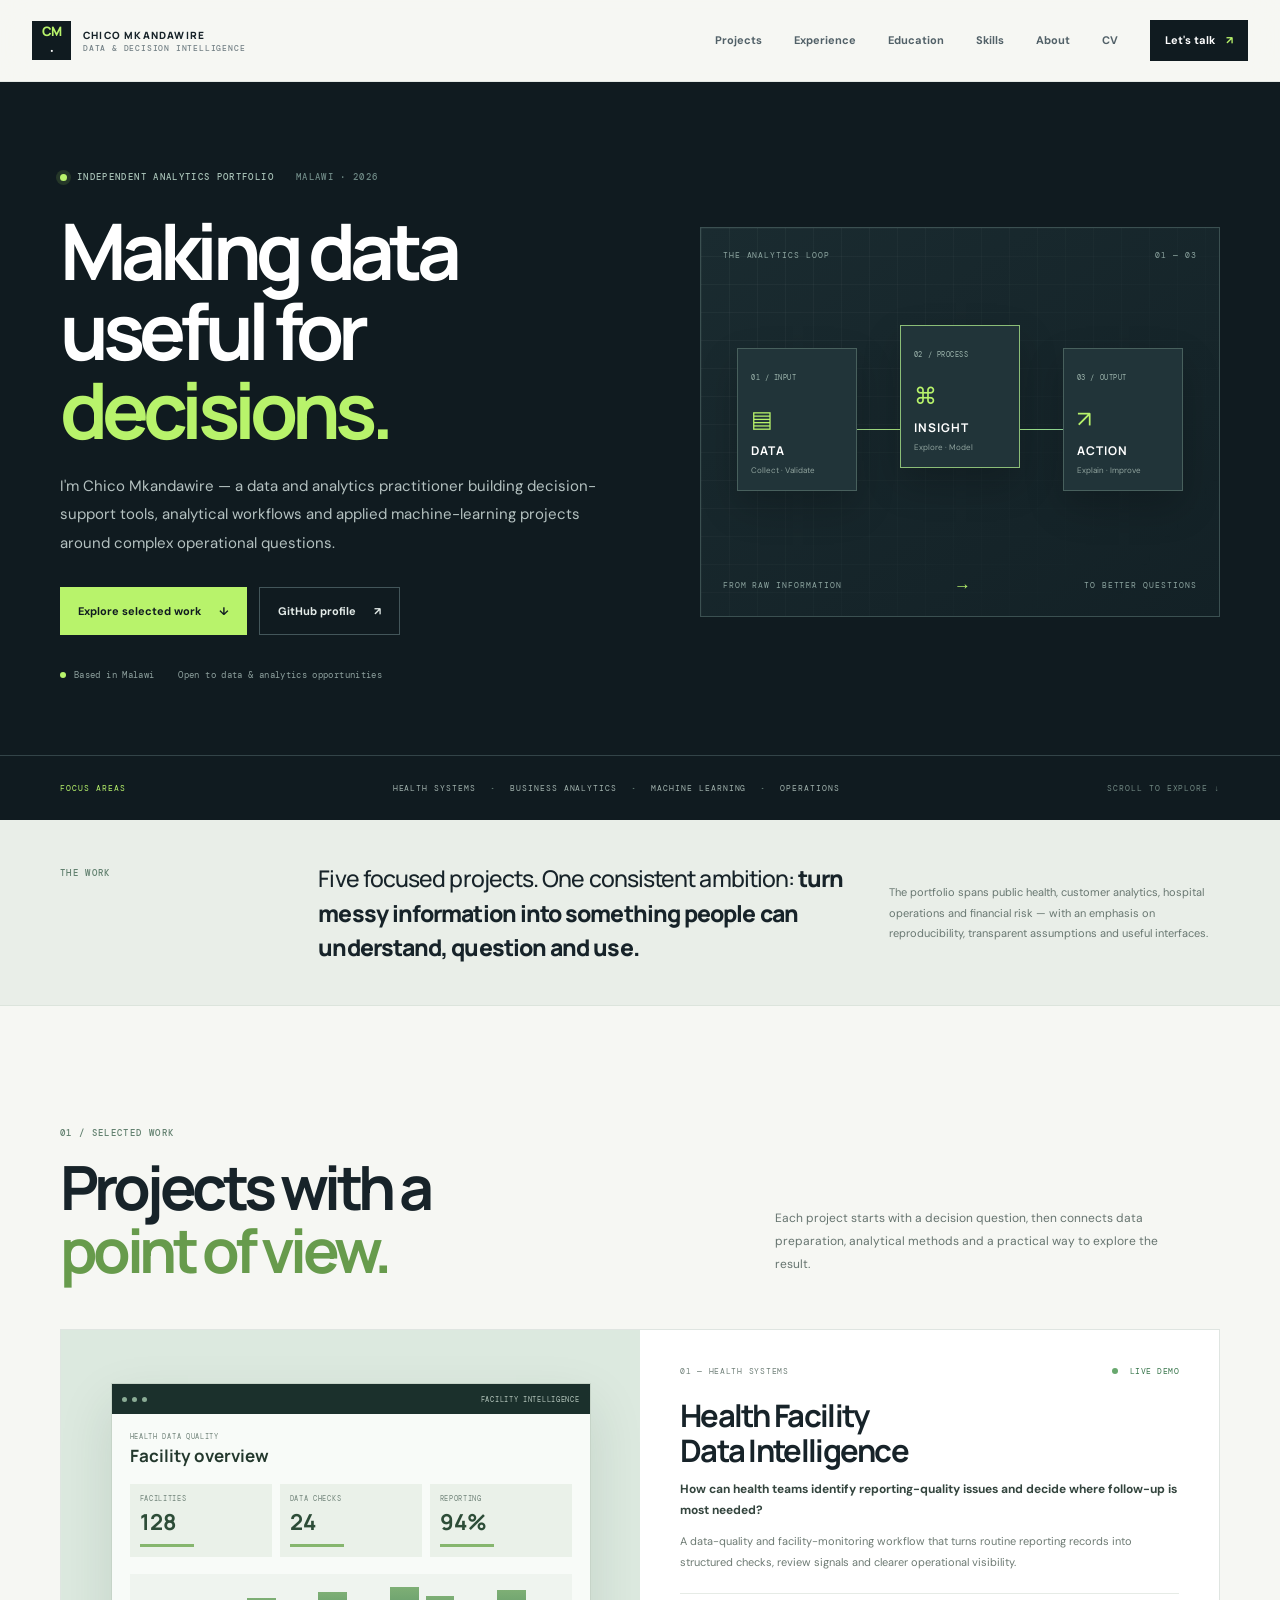
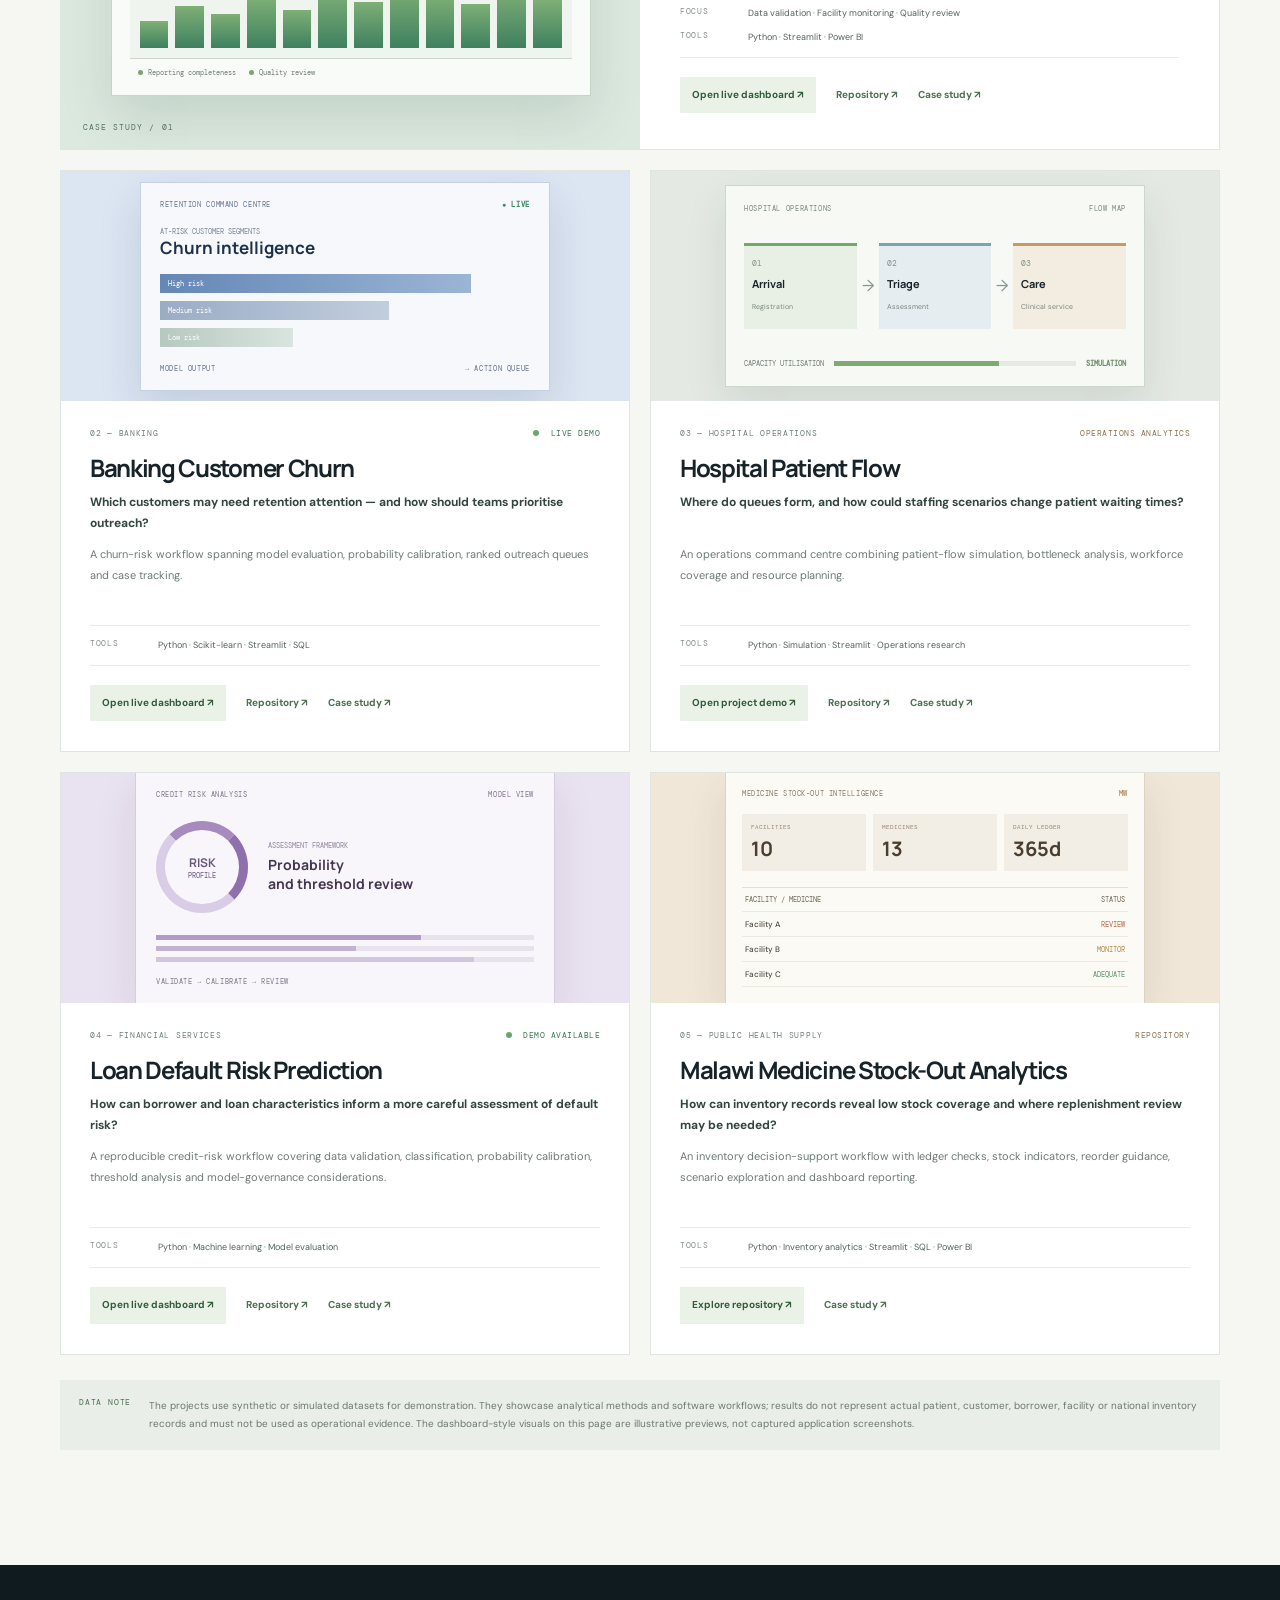
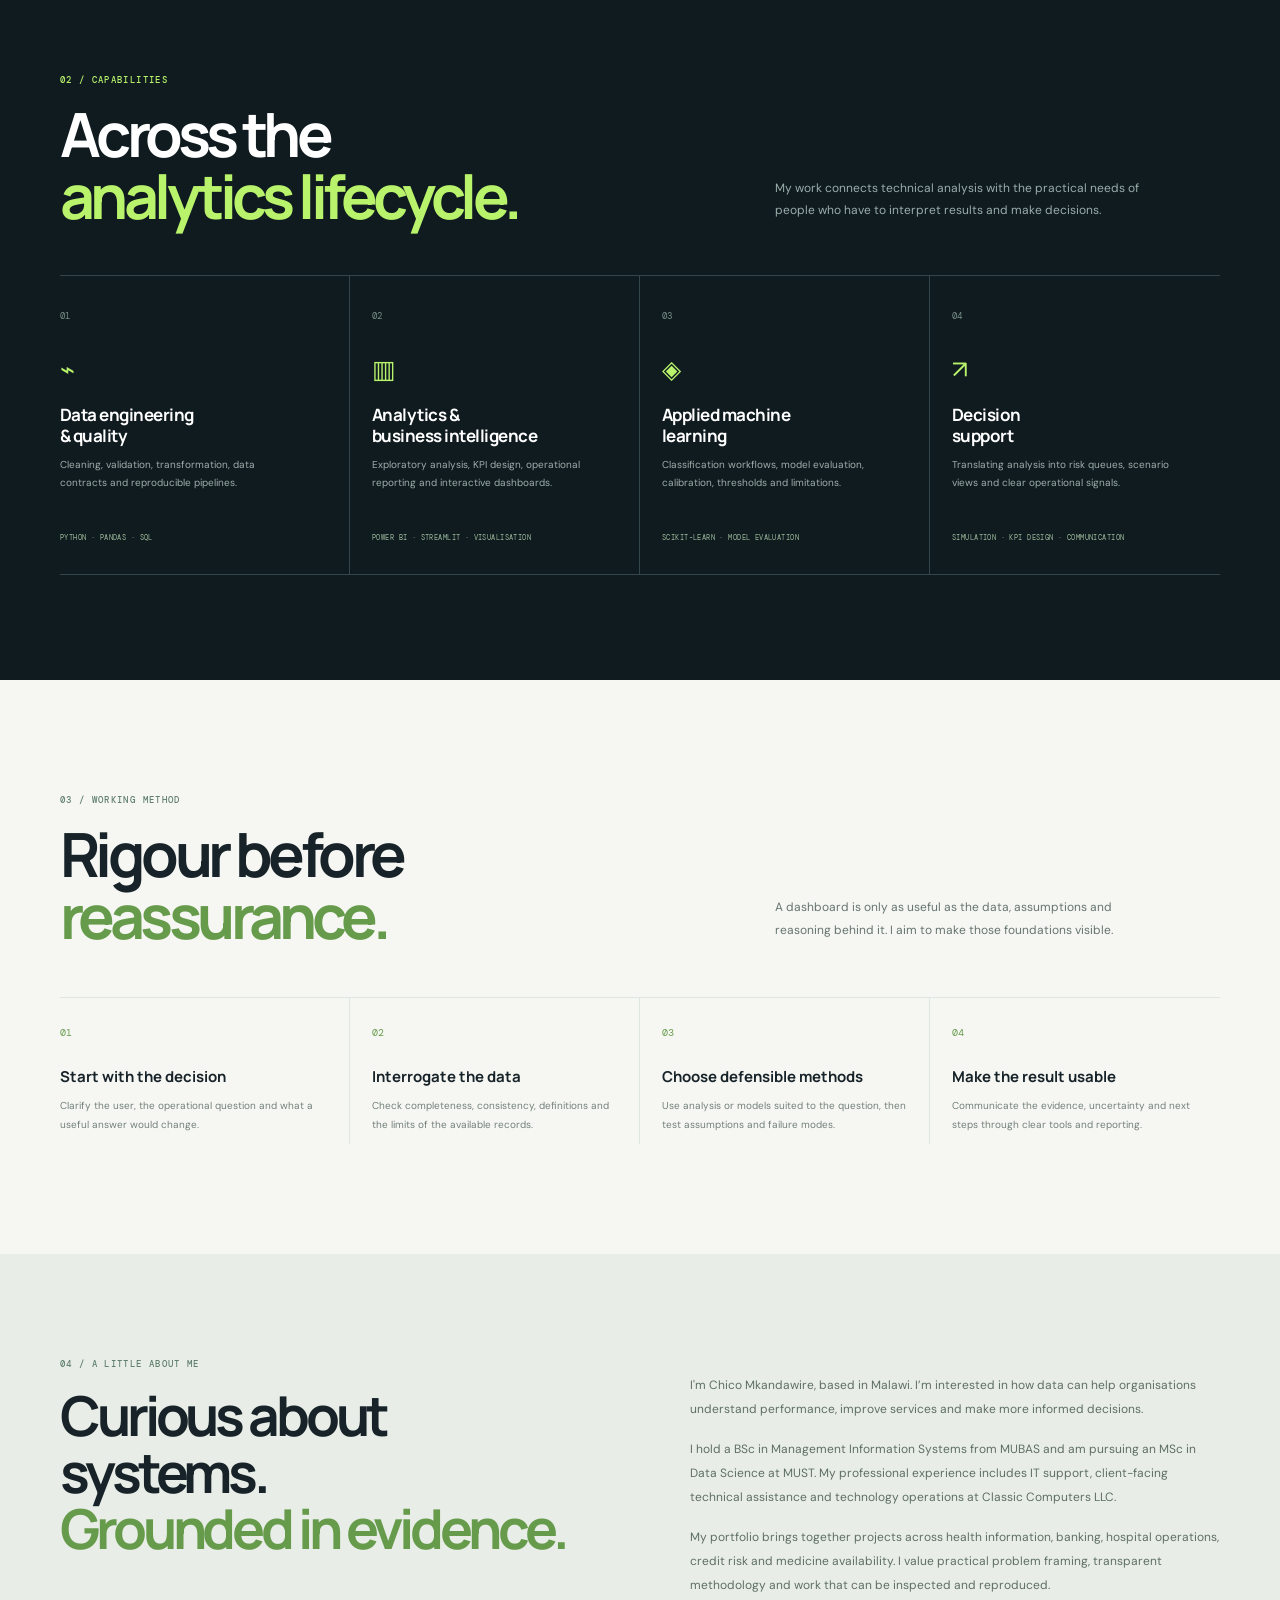
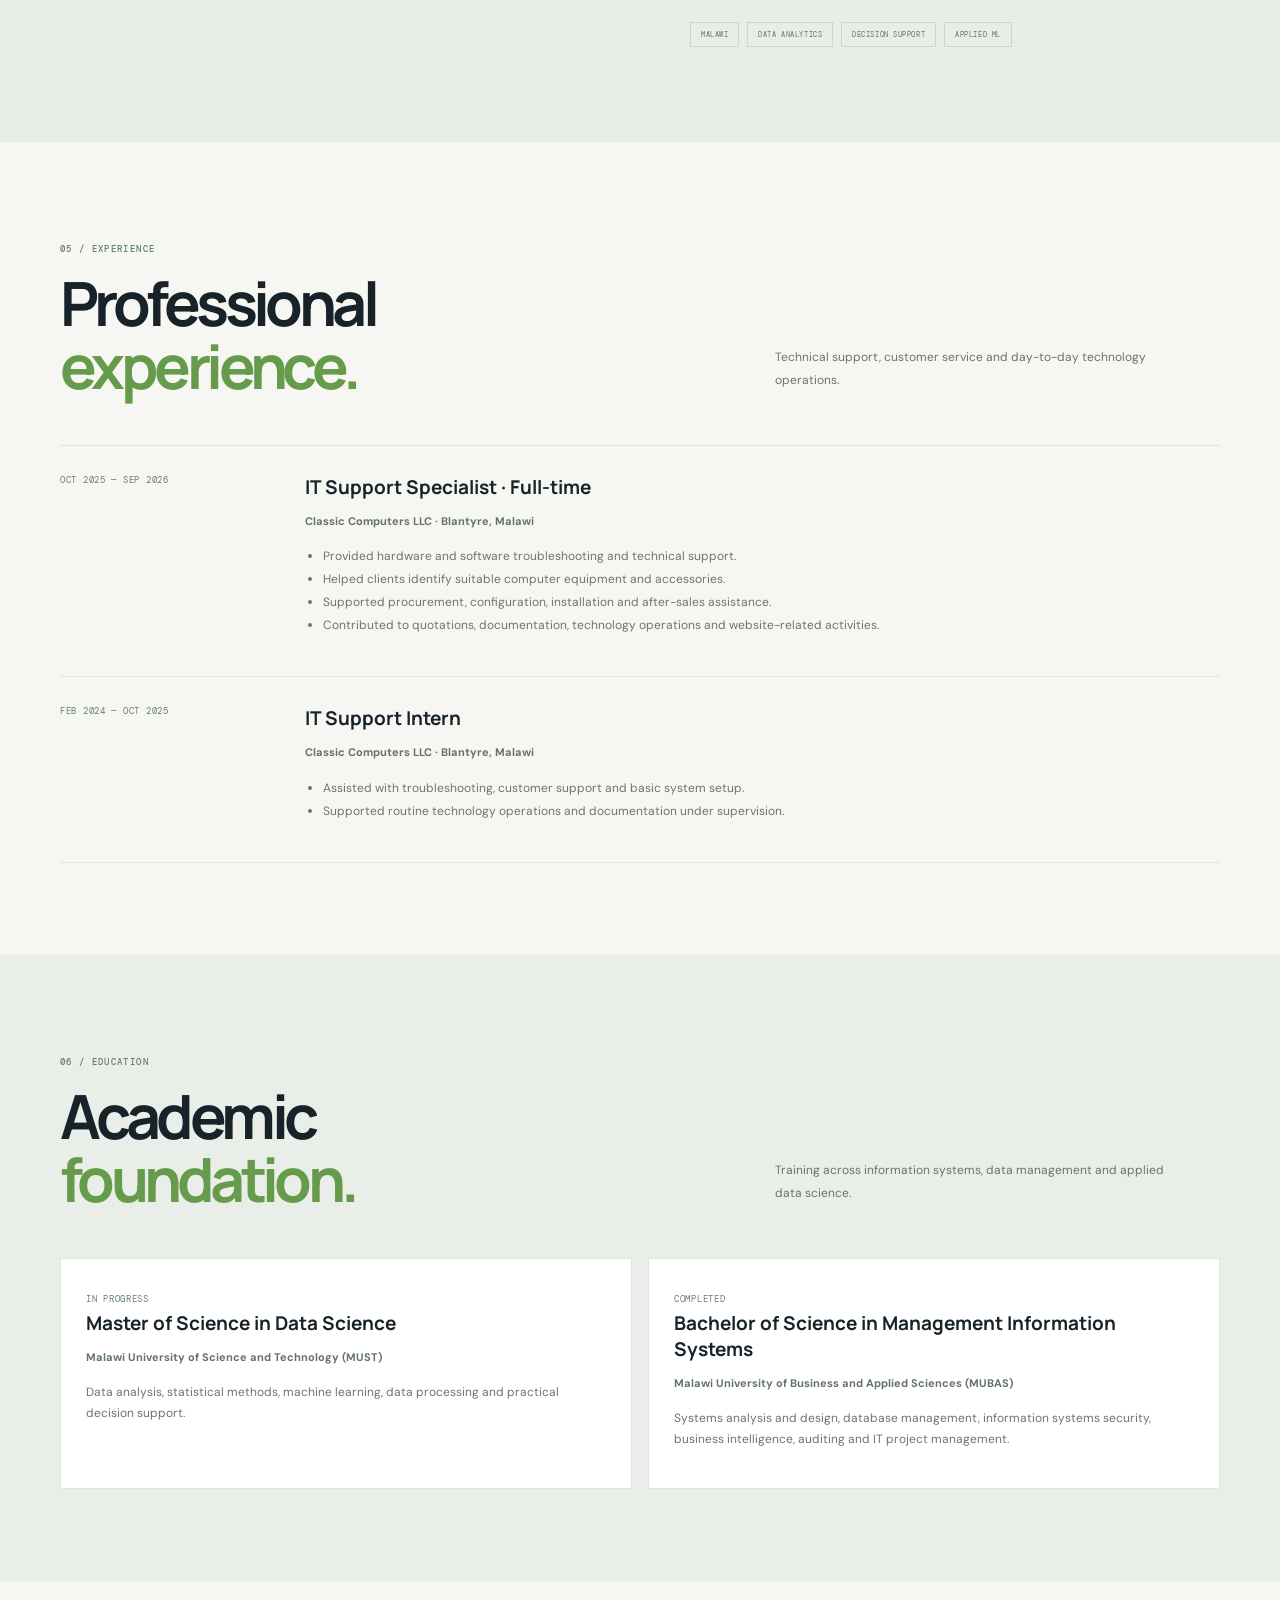
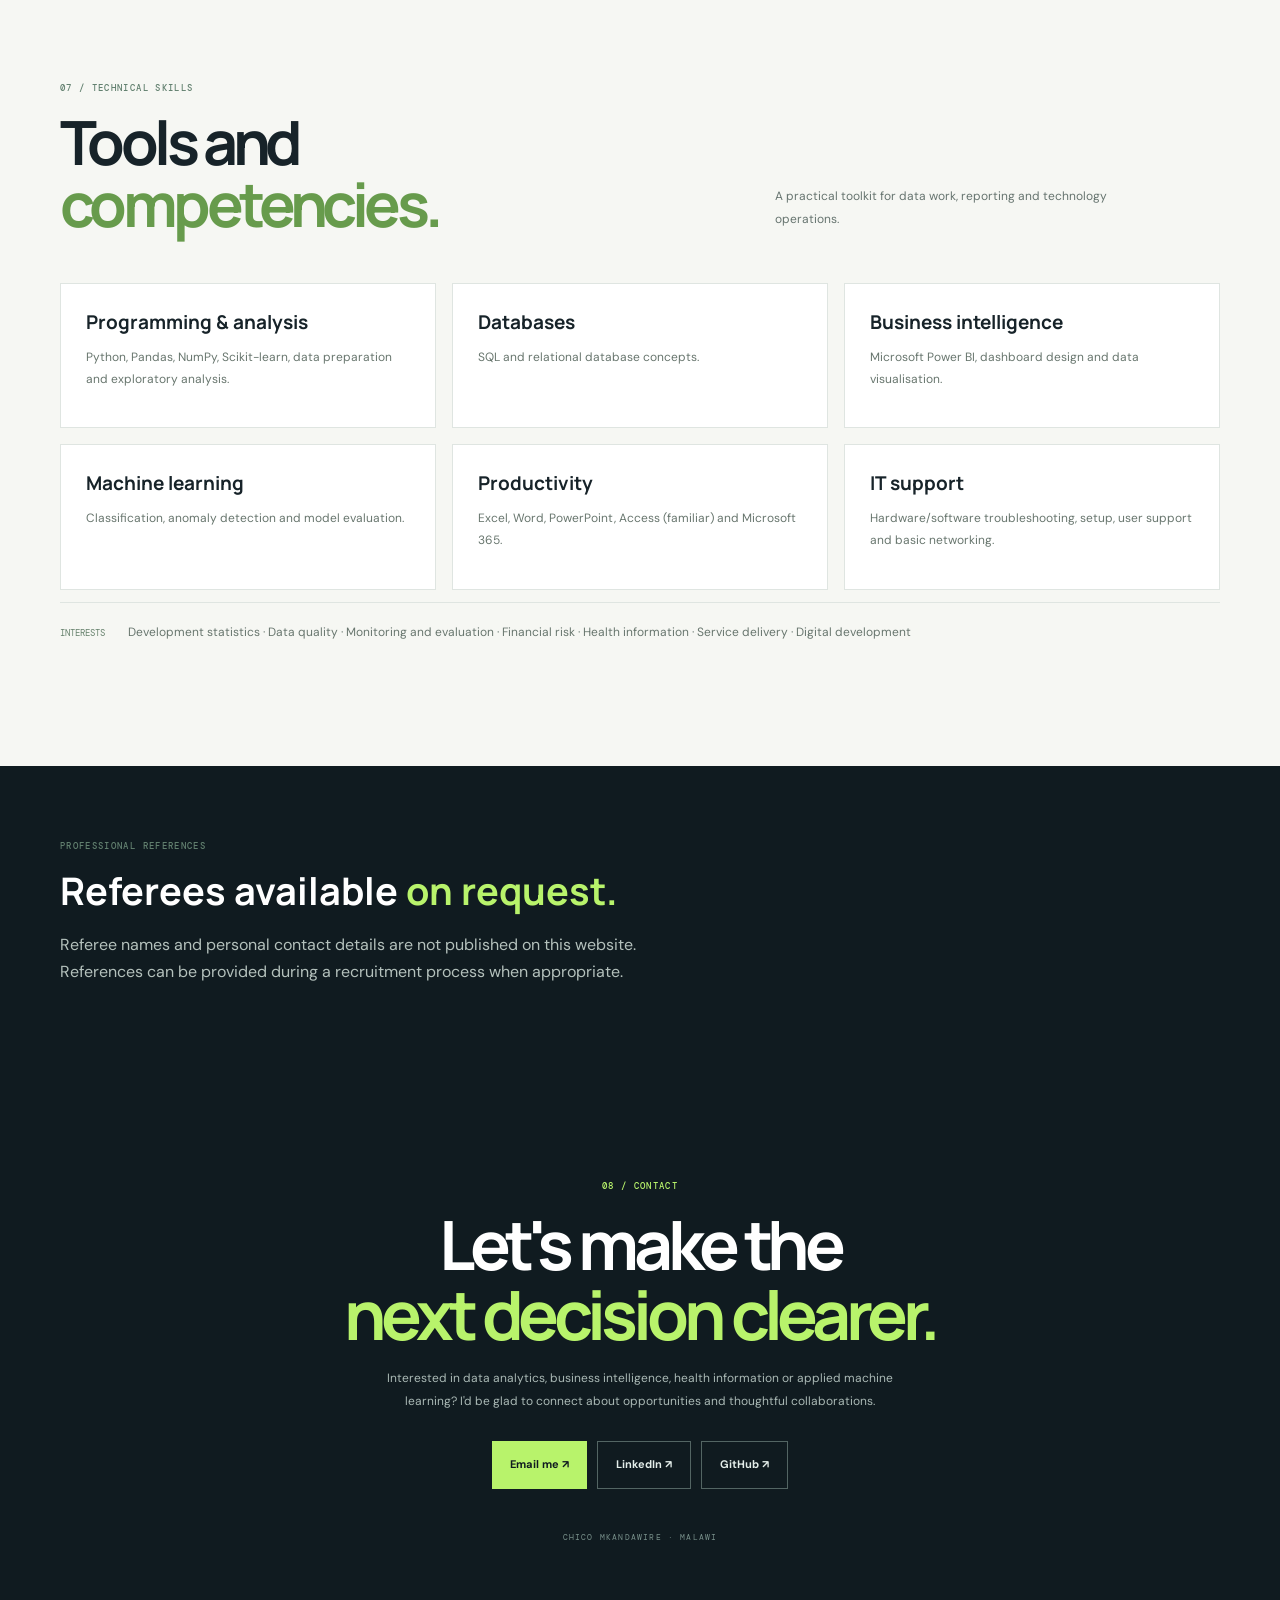
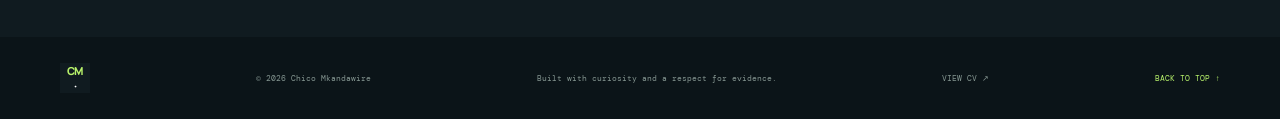
==== index.html @ f37f1e59 "Add canonical URLs and social sharing metadata" ====
<!doctype html>
<html lang="en">
<head>
  <meta charset="utf-8">
  <meta name="viewport" content="width=device-width, initial-scale=1">
  <meta name="robots" content="index,follow">
  <link rel="canonical" href="https://mkandawirechico.github.io/Mywebsite/">
  <meta property="og:url" content="https://mkandawirechico.github.io/Mywebsite/">
  <meta property="og:title" content="Chico Mkandawire — Data & Decision Intelligence">
  <meta property="og:description" content="Chico Mkandawire — data analytics, business intelligence and applied machine learning portfolio. Selected projects in health systems, banking, hospital operations, credit risk and medicine supply.">
  <meta property="og:type" content="website">
  <meta name="twitter:card" content="summary">
  <meta name="twitter:title" content="Chico Mkandawire — Data & Decision Intelligence">
  <meta name="twitter:description" content="Chico Mkandawire — data analytics, business intelligence and applied machine learning portfolio. Selected projects in health systems, banking, hospital operations, credit risk and medicine supply.">
  <meta name="description" content="Chico Mkandawire — data analytics, business intelligence and applied machine learning portfolio. Selected projects in health systems, banking, hospital operations, credit risk and medicine supply.">
  <meta name="theme-color" content="#101820">
  <title>Chico Mkandawire — Data & Decision Intelligence</title>
  <link rel="preconnect" href="https://fonts.googleapis.com">
  <link rel="preconnect" href="https://fonts.gstatic.com" crossorigin>
  <link href="https://fonts.googleapis.com/css2?family=DM+Mono:wght@400;500&family=DM+Sans:wght@400;500;600;700&family=Manrope:wght@400;500;600;700;800&display=swap" rel="stylesheet">
  <link rel="stylesheet" href="styles.css">
</head>
<body>
  <a class="skip-link" href="#main">Skip to content</a>
  <header class="site-header">
    <div class="nav-shell">
      <a class="brand" href="#top" aria-label="Chico Mkandawire home">
        <span class="brand-symbol">CM<span>·</span></span>
        <span class="brand-name">CHICO MKANDAWIRE<small>DATA & DECISION INTELLIGENCE</small></span>
      </a>
      <button class="menu-toggle" aria-expanded="false" aria-controls="primary-nav" aria-label="Open navigation"><span></span><span></span></button>
      <nav id="primary-nav" aria-label="Main navigation">
        <a href="#work">Projects</a><a href="#experience">Experience</a><a href="#education">Education</a><a href="#skills">Skills</a><a href="#about">About</a><a href="cv.html">CV</a>
        <a class="nav-contact" href="#contact">Let's talk <span>↗</span></a>
      </nav>
    </div>
  </header>

  <main id="main">
    <section class="hero" id="top">
      <div class="hero-inner">
        <div class="hero-copy">
          <p class="eyebrow"><span class="eyebrow-dot"></span> INDEPENDENT ANALYTICS PORTFOLIO <span class="eyebrow-place">MALAWI · 2026</span></p>
          <h1>Making data<br>useful for <em>decisions.</em></h1>
          <p class="hero-lede">I'm Chico Mkandawire — a data and analytics practitioner building decision-support tools, analytical workflows and applied machine-learning projects around complex operational questions.</p>
          <div class="hero-actions">
            <a class="button button-accent" href="#work">Explore selected work <span>↓</span></a>
            <a class="button button-quiet" href="https://github.com/MkandawireChico" target="_blank" rel="noopener noreferrer">GitHub profile <span>↗</span></a>
          </div>
          <div class="hero-meta"><span><i></i> Based in Malawi</span><span>Open to data & analytics opportunities</span></div>
        </div>
        <div class="hero-visual" aria-label="Illustration of a data workflow from source to insight to decision" role="img">
          <div class="visual-top"><span>THE ANALYTICS LOOP</span><span>01 — 03</span></div>
          <div class="visual-grid"></div>
          <div class="flow-line"></div>
          <div class="flow-node node-source"><span class="node-index">01 / INPUT</span><div class="node-icon">▤</div><strong>DATA</strong><small>Collect · Validate</small></div>
          <div class="flow-node node-analysis"><span class="node-index">02 / PROCESS</span><div class="node-icon">⌘</div><strong>INSIGHT</strong><small>Explore · Model</small></div>
          <div class="flow-node node-decision"><span class="node-index">03 / OUTPUT</span><div class="node-icon">↗</div><strong>ACTION</strong><small>Explain · Improve</small></div>
          <div class="visual-foot"><span>FROM RAW INFORMATION</span><span class="visual-arrow">→</span><span>TO BETTER QUESTIONS</span></div>
        </div>
      </div>
      <div class="hero-bottom"><span>FOCUS AREAS</span><div>HEALTH SYSTEMS <b>·</b> BUSINESS ANALYTICS <b>·</b> MACHINE LEARNING <b>·</b> OPERATIONS</div><span class="scroll-cue">SCROLL TO EXPLORE ↓</span></div>
    </section>

    <section class="intro-band">
      <div class="container intro-grid">
        <p class="section-kicker">THE WORK</p>
        <p class="intro-statement">Five focused projects. One consistent ambition: <strong>turn messy information into something people can understand, question and use.</strong></p>
        <p class="intro-aside">The portfolio spans public health, customer analytics, hospital operations and financial risk — with an emphasis on reproducibility, transparent assumptions and useful interfaces.</p>
      </div>
    </section>

    <section class="work-section container" id="work">
      <div class="section-head">
        <div><p class="section-kicker">01 / SELECTED WORK</p><h2>Projects with a<br><em>point of view.</em></h2></div>
        <p>Each project starts with a decision question, then connects data preparation, analytical methods and a practical way to explore the result.</p>
      </div>

      <article class="project project-feature">
        <div class="project-visual visual-health">
          <div class="mock-window">
            <div class="mock-bar"><span></span><span></span><span></span><b>FACILITY INTELLIGENCE</b></div>
            <div class="mock-content">
              <div class="mock-heading"><small>HEALTH DATA QUALITY</small><strong>Facility overview</strong></div>
              <div class="mock-kpis"><div><small>FACILITIES</small><b>128</b><i></i></div><div><small>DATA CHECKS</small><b>24</b><i></i></div><div><small>REPORTING</small><b>94%</b><i></i></div></div>
              <div class="mock-chart"><span style="height:42%"></span><span style="height:66%"></span><span style="height:53%"></span><span style="height:78%"></span><span style="height:60%"></span><span style="height:88%"></span><span style="height:72%"></span><span style="height:96%"></span><span style="height:81%"></span><span style="height:69%"></span><span style="height:91%"></span><span style="height:75%"></span></div>
              <div class="mock-legend"><i></i> Reporting completeness <i></i> Quality review</div>
            </div>
          </div>
          <span class="visual-label">CASE STUDY / 01</span>
        </div>
        <div class="project-info">
          <div class="project-meta"><span>01 — HEALTH SYSTEMS</span><span class="live-label"><i></i> LIVE DEMO</span></div>
          <h3>Health Facility<br>Data Intelligence</h3>
          <p class="project-question">How can health teams identify reporting-quality issues and decide where follow-up is most needed?</p>
          <p class="project-description">A data-quality and facility-monitoring workflow that turns routine reporting records into structured checks, review signals and clearer operational visibility.</p>
          <div class="project-details"><div><b>FOCUS</b><span>Data validation · Facility monitoring · Quality review</span></div><div><b>TOOLS</b><span>Python · Streamlit · Power BI</span></div></div>
          <div class="project-actions"><a class="action-primary" href="https://health-facility-data-quality-analysis.streamlit.app/" target="_blank" rel="noopener noreferrer">Open live dashboard ↗</a><a href="https://github.com/MkandawireChico/Health-facility-data-quality-analysis-using-synthetic-data-" target="_blank" rel="noopener noreferrer">Repository ↗</a><a href="case-studies/health-facility-data-quality.html">Case study ↗</a></div>
        </div>
      </article>

      <div class="project-grid">
        <article class="project project-compact">
          <div class="project-visual visual-banking">
            <div class="mini-dashboard">
              <div class="mini-top"><span>RETENTION COMMAND CENTRE</span><b>● LIVE</b></div>
              <div class="mini-score"><small>AT-RISK CUSTOMER SEGMENTS</small><strong>Churn intelligence</strong></div>
              <div class="mini-bars"><span style="width:84%"><i>High risk</i></span><span style="width:62%"><i>Medium risk</i></span><span style="width:36%"><i>Low risk</i></span></div>
              <div class="mini-foot"><span>MODEL OUTPUT</span><span>→ ACTION QUEUE</span></div>
            </div>
          </div>
          <div class="project-info">
            <div class="project-meta"><span>02 — BANKING</span><span class="live-label"><i></i> LIVE DEMO</span></div>
            <h3>Banking Customer Churn</h3>
            <p class="project-question">Which customers may need retention attention — and how should teams prioritise outreach?</p>
            <p class="project-description">A churn-risk workflow spanning model evaluation, probability calibration, ranked outreach queues and case tracking.</p>
            <div class="project-details"><div><b>TOOLS</b><span>Python · Scikit-learn · Streamlit · SQL</span></div></div>
            <div class="project-actions"><a class="action-primary" href="https://banking-customer-churn-command-centre.streamlit.app/" target="_blank" rel="noopener noreferrer">Open live dashboard ↗</a><a href="https://github.com/MkandawireChico/-Banking-Customer-Churn-Analysis-and-Prediction" target="_blank" rel="noopener noreferrer">Repository ↗</a><a href="case-studies/banking-customer-churn.html">Case study ↗</a></div>
          </div>
        </article>

        <article class="project project-compact">
          <div class="project-visual visual-hospital">
            <div class="flow-board">
              <div class="flow-board-head"><span>HOSPITAL OPERATIONS</span><span>FLOW MAP</span></div>
              <div class="flow-stages"><div><b>01</b><strong>Arrival</strong><small>Registration</small></div><i>→</i><div><b>02</b><strong>Triage</strong><small>Assessment</small></div><i>→</i><div><b>03</b><strong>Care</strong><small>Clinical service</small></div></div>
              <div class="flow-load"><span>CAPACITY UTILISATION</span><div><i></i></div><b>SIMULATION</b></div>
            </div>
          </div>
          <div class="project-info">
            <div class="project-meta"><span>03 — HOSPITAL OPERATIONS</span><span class="build-label">OPERATIONS ANALYTICS</span></div>
            <h3>Hospital Patient Flow</h3>
            <p class="project-question">Where do queues form, and how could staffing scenarios change patient waiting times?</p>
            <p class="project-description">An operations command centre combining patient-flow simulation, bottleneck analysis, workforce coverage and resource planning.</p>
            <div class="project-details"><div><b>TOOLS</b><span>Python · Simulation · Streamlit · Operations research</span></div></div>
            <div class="project-actions"><a class="action-primary" href="https://hospital-operations-command-centre.streamlit.app/" target="_blank" rel="noopener noreferrer">Open project demo ↗</a><a href="https://github.com/MkandawireChico/Hospital-Patient-Flow-Analysis" target="_blank" rel="noopener noreferrer">Repository ↗</a><a href="case-studies/hospital-patient-flow.html">Case study ↗</a></div>
          </div>
        </article>

        <article class="project project-compact">
          <div class="project-visual visual-credit">
            <div class="risk-card">
              <div class="risk-head"><span>CREDIT RISK ANALYSIS</span><span>MODEL VIEW</span></div>
              <div class="risk-gauge"><div class="gauge-ring"><b>RISK</b><small>PROFILE</small></div><div><small>ASSESSMENT FRAMEWORK</small><strong>Probability<br>and threshold review</strong></div></div>
              <div class="risk-lines"><i></i><i></i><i></i></div>
              <div class="risk-foot">VALIDATE → CALIBRATE → REVIEW</div>
            </div>
          </div>
          <div class="project-info">
            <div class="project-meta"><span>04 — FINANCIAL SERVICES</span><span class="live-label"><i></i> DEMO AVAILABLE</span></div>
            <h3>Loan Default Risk Prediction</h3>
            <p class="project-question">How can borrower and loan characteristics inform a more careful assessment of default risk?</p>
            <p class="project-description">A reproducible credit-risk workflow covering data validation, classification, probability calibration, threshold analysis and model-governance considerations.</p>
            <div class="project-details"><div><b>TOOLS</b><span>Python · Machine learning · Model evaluation</span></div></div>
            <div class="project-actions"><a class="action-primary" href="https://loan-default-risk-malawi.streamlit.app/" target="_blank" rel="noopener noreferrer">Open live dashboard ↗</a><a href="https://github.com/MkandawireChico/Loan-Default-Risk-Prediction" target="_blank" rel="noopener noreferrer">Repository ↗</a><a href="case-studies/loan-default-risk.html">Case study ↗</a></div>
          </div>
        </article>

        <article class="project project-compact">
          <div class="project-visual visual-medicine">
            <div class="stock-screen">
              <div class="stock-head"><span>MEDICINE STOCK-OUT INTELLIGENCE</span><span>MW</span></div>
              <div class="stock-metrics"><div><small>FACILITIES</small><b>10</b></div><div><small>MEDICINES</small><b>13</b></div><div><small>DAILY LEDGER</small><b>365d</b></div></div>
              <div class="stock-table"><div><span>FACILITY / MEDICINE</span><span>STATUS</span></div><p><b>Facility A</b><i class="risk-high">REVIEW</i></p><p><b>Facility B</b><i class="risk-mid">MONITOR</i></p><p><b>Facility C</b><i class="risk-good">ADEQUATE</i></p></div>
            </div>
          </div>
          <div class="project-info">
            <div class="project-meta"><span>05 — PUBLIC HEALTH SUPPLY</span><span class="build-label">REPOSITORY</span></div>
            <h3>Malawi Medicine Stock-Out Analytics</h3>
            <p class="project-question">How can inventory records reveal low stock coverage and where replenishment review may be needed?</p>
            <p class="project-description">An inventory decision-support workflow with ledger checks, stock indicators, reorder guidance, scenario exploration and dashboard reporting.</p>
            <div class="project-details"><div><b>TOOLS</b><span>Python · Inventory analytics · Streamlit · SQL · Power BI</span></div></div>
            <div class="project-actions"><a class="action-primary" href="https://github.com/MkandawireChico/malawi-medicine-stockout-analysis" target="_blank" rel="noopener noreferrer">Explore repository ↗</a><a href="case-studies/malawi-medicine-stockout.html">Case study ↗</a></div>
          </div>
        </article>
      </div>
      <p class="data-note"><span>DATA NOTE</span> The projects use synthetic or simulated datasets for demonstration. They showcase analytical methods and software workflows; results do not represent actual patient, customer, borrower, facility or national inventory records and must not be used as operational evidence. The dashboard-style visuals on this page are illustrative previews, not captured application screenshots.</p>
    </section>

    <section class="capabilities-section" id="capabilities">
      <div class="container">
        <div class="section-head light-head"><div><p class="section-kicker">02 / CAPABILITIES</p><h2>Across the<br><em>analytics lifecycle.</em></h2></div><p>My work connects technical analysis with the practical needs of people who have to interpret results and make decisions.</p></div>
        <div class="capability-grid">
          <article><span>01</span><div class="cap-icon">⌁</div><h3>Data engineering<br>& quality</h3><p>Cleaning, validation, transformation, data contracts and reproducible pipelines.</p><small>PYTHON · PANDAS · SQL</small></article>
          <article><span>02</span><div class="cap-icon">▥</div><h3>Analytics &<br>business intelligence</h3><p>Exploratory analysis, KPI design, operational reporting and interactive dashboards.</p><small>POWER BI · STREAMLIT · VISUALISATION</small></article>
          <article><span>03</span><div class="cap-icon">◈</div><h3>Applied machine<br>learning</h3><p>Classification workflows, model evaluation, calibration, thresholds and limitations.</p><small>SCIKIT-LEARN · MODEL EVALUATION</small></article>
          <article><span>04</span><div class="cap-icon">↗</div><h3>Decision<br>support</h3><p>Translating analysis into risk queues, scenario views and clear operational signals.</p><small>SIMULATION · KPI DESIGN · COMMUNICATION</small></article>
        </div>
      </div>
    </section>

    <section class="method-section container" id="method">
      <div class="section-head"><div><p class="section-kicker">03 / WORKING METHOD</p><h2>Rigour before<br><em>reassurance.</em></h2></div><p>A dashboard is only as useful as the data, assumptions and reasoning behind it. I aim to make those foundations visible.</p></div>
      <div class="method-steps">
        <article><span>01</span><div><h3>Start with the decision</h3><p>Clarify the user, the operational question and what a useful answer would change.</p></div></article>
        <article><span>02</span><div><h3>Interrogate the data</h3><p>Check completeness, consistency, definitions and the limits of the available records.</p></div></article>
        <article><span>03</span><div><h3>Choose defensible methods</h3><p>Use analysis or models suited to the question, then test assumptions and failure modes.</p></div></article>
        <article><span>04</span><div><h3>Make the result usable</h3><p>Communicate the evidence, uncertainty and next steps through clear tools and reporting.</p></div></article>
      </div>
    </section>

    <section class="about-section" id="about">
      <div class="container about-grid">
        <div><p class="section-kicker">04 / A LITTLE ABOUT ME</p><h2>Curious about systems.<br><em>Grounded in evidence.</em></h2></div>
        <div class="about-copy"><p>I'm Chico Mkandawire, based in Malawi. I’m interested in how data can help organisations understand performance, improve services and make more informed decisions.</p><p>I hold a BSc in Management Information Systems from MUBAS and am pursuing an MSc in Data Science at MUST. My professional experience includes IT support, client-facing technical assistance and technology operations at Classic Computers LLC.</p><p>My portfolio brings together projects across health information, banking, hospital operations, credit risk and medicine availability. I value practical problem framing, transparent methodology and work that can be inspected and reproduced.</p><div class="about-tags"><span>MALAWI</span><span>DATA ANALYTICS</span><span>DECISION SUPPORT</span><span>APPLIED ML</span></div></div>
      </div>
    </section>

    <section class="profile-section" id="experience"><div class="container"><div class="section-head"><div><p class="section-kicker">05 / EXPERIENCE</p><h2>Professional<br><em>experience.</em></h2></div><p>Technical support, customer service and day-to-day technology operations.</p></div><div class="timeline"><article><time>OCT 2025 — SEP 2026</time><div><h3>IT Support Specialist · Full-time</h3><b>Classic Computers LLC · Blantyre, Malawi</b><ul><li>Provided hardware and software troubleshooting and technical support.</li><li>Helped clients identify suitable computer equipment and accessories.</li><li>Supported procurement, configuration, installation and after-sales assistance.</li><li>Contributed to quotations, documentation, technology operations and website-related activities.</li></ul></div></article><article><time>FEB 2024 — OCT 2025</time><div><h3>IT Support Intern</h3><b>Classic Computers LLC · Blantyre, Malawi</b><ul><li>Assisted with troubleshooting, customer support and basic system setup.</li><li>Supported routine technology operations and documentation under supervision.</li></ul></div></article></div></div></section>
<section class="profile-section profile-alt" id="education"><div class="container"><div class="section-head"><div><p class="section-kicker">06 / EDUCATION</p><h2>Academic<br><em>foundation.</em></h2></div><p>Training across information systems, data management and applied data science.</p></div><div class="education-grid"><article><small>IN PROGRESS</small><h3>Master of Science in Data Science</h3><b>Malawi University of Science and Technology (MUST)</b><p>Data analysis, statistical methods, machine learning, data processing and practical decision support.</p></article><article><small>COMPLETED</small><h3>Bachelor of Science in Management Information Systems</h3><b>Malawi University of Business and Applied Sciences (MUBAS)</b><p>Systems analysis and design, database management, information systems security, business intelligence, auditing and IT project management.</p></article></div></div></section>
<section class="profile-section" id="skills"><div class="container"><div class="section-head"><div><p class="section-kicker">07 / TECHNICAL SKILLS</p><h2>Tools and<br><em>competencies.</em></h2></div><p>A practical toolkit for data work, reporting and technology operations.</p></div><div class="skills-grid"><article><h3>Programming & analysis</h3><p>Python, Pandas, NumPy, Scikit-learn, data preparation and exploratory analysis.</p></article><article><h3>Databases</h3><p>SQL and relational database concepts.</p></article><article><h3>Business intelligence</h3><p>Microsoft Power BI, dashboard design and data visualisation.</p></article><article><h3>Machine learning</h3><p>Classification, anomaly detection and model evaluation.</p></article><article><h3>Productivity</h3><p>Excel, Word, PowerPoint, Access (familiar) and Microsoft 365.</p></article><article><h3>IT support</h3><p>Hardware/software troubleshooting, setup, user support and basic networking.</p></article></div><p class="interest-line"><b>INTERESTS</b> Development statistics · Data quality · Monitoring and evaluation · Financial risk · Health information · Service delivery · Digital development</p></div></section>
<section class="references-band"><div class="container"><p class="section-kicker">PROFESSIONAL REFERENCES</p><h2>Referees available <em>on request.</em></h2><p>Referee names and personal contact details are not published on this website. References can be provided during a recruitment process when appropriate.</p></div></section>
<section class="contact-section" id="contact">
      <div class="container contact-inner">
        <p class="section-kicker">08 / CONTACT</p><h2>Let's make the<br><em>next decision clearer.</em></h2>
        <p>Interested in data analytics, business intelligence, health information or applied machine learning? I'd be glad to connect about opportunities and thoughtful collaborations.</p>
        <div class="contact-actions"><a class="button button-accent" href="mailto:chicomkandawire0@gmail.com">Email me ↗</a><a class="button button-outline" href="https://www.linkedin.com/in/chicomkandawire" target="_blank" rel="noopener noreferrer">LinkedIn ↗</a><a class="button button-outline" href="https://github.com/MkandawireChico" target="_blank" rel="noopener noreferrer">GitHub ↗</a></div>
        <span class="contact-location">CHICO MKANDAWIRE · MALAWI</span>
      </div>
    </section>
  </main>

  <footer class="site-footer"><div class="container footer-inner"><a class="footer-brand" href="#top">CM<span>·</span></a><span>© <span id="year">2026</span> Chico Mkandawire</span><span>Built with curiosity and a respect for evidence.</span><a href="cv.html">VIEW CV ↗</a><a href="#top">BACK TO TOP ↑</a></div></footer>
  <script>
    document.getElementById('year').textContent = new Date().getFullYear();
    const toggle = document.querySelector('.menu-toggle');
    const nav = document.getElementById('primary-nav');
    toggle.addEventListener('click', () => {
      const open = toggle.getAttribute('aria-expanded') === 'true';
      toggle.setAttribute('aria-expanded', String(!open));
      toggle.setAttribute('aria-label', open ? 'Open navigation' : 'Close navigation');
      nav.classList.toggle('nav-open', !open);
    });
    nav.querySelectorAll('a').forEach(link => link.addEventListener('click', () => {
      nav.classList.remove('nav-open');
      toggle.setAttribute('aria-expanded', 'false');
      toggle.setAttribute('aria-label', 'Open navigation');
    }));
  </script>
</body>
</html>
---- styles.css ----
:root{
  --ink:#172329;--ink-soft:#415158;--muted:#758287;--paper:#f6f7f3;--white:#fff;
  --dark:#101b20;--dark-2:#17272d;--line:#dfe5e1;--line-dark:#34464a;
  --mint:#b8f36b;--mint-deep:#8ecb43;--cyan:#83d6cf;--orange:#e7a56d;
  --font-head:"Manrope",sans-serif;--font-body:"DM Sans",sans-serif;--mono:"DM Mono",monospace;
}
*{box-sizing:border-box}
html{scroll-behavior:smooth;scroll-padding-top:90px}
body{margin:0;background:var(--paper);color:var(--ink);font-family:var(--font-body);line-height:1.65;-webkit-font-smoothing:antialiased}
a{color:inherit;text-decoration:none}
button,a{-webkit-tap-highlight-color:transparent}
a:focus-visible,button:focus-visible{outline:3px solid var(--mint-deep);outline-offset:4px}
.container{width:min(1160px,calc(100% - 64px));margin-inline:auto}
.skip-link{position:absolute;left:16px;top:-60px;background:var(--mint);color:var(--dark);padding:10px 14px;z-index:100}
.skip-link:focus{top:12px}
.site-header{height:82px;position:sticky;top:0;z-index:50;background:#f6f7f3ed;border-bottom:1px solid #dfe5e1c9;backdrop-filter:blur(18px)}
.nav-shell{width:min(1280px,calc(100% - 64px));height:100%;margin:auto;display:flex;align-items:center;justify-content:space-between}
.brand{display:flex;align-items:center;gap:12px}
.brand-symbol,.footer-brand{width:39px;height:39px;display:grid;place-items:center;background:var(--dark);color:var(--mint);font:800 13px var(--font-head);letter-spacing:-.06em}
.brand-symbol span,.footer-brand span{color:var(--white)}
.brand-name{font:800 10px var(--font-head);letter-spacing:.12em;line-height:1.5}
.brand-name small{display:block;color:var(--muted);font:500 8px var(--mono);letter-spacing:.1em}
.site-header nav{display:flex;align-items:center;gap:32px;font-size:11px;font-weight:700;color:#526168}
.site-header nav>a:not(.nav-contact):hover{color:#43834c}
.nav-contact{padding:11px 15px;background:var(--dark);color:white}
.nav-contact span{color:var(--mint);margin-left:8px}
.menu-toggle{display:none}
.hero{background:var(--dark);color:#fff;position:relative;overflow:hidden}
.hero-inner{width:min(1160px,calc(100% - 64px));min-height:610px;margin:auto;display:grid;grid-template-columns:1.04fr .96fr;align-items:center;gap:76px;padding:80px 0 74px}
.eyebrow,.section-kicker{font:500 9px var(--mono);letter-spacing:.15em;color:#62806f}
.hero .eyebrow{color:#a6c0b5;display:flex;align-items:center;gap:10px}
.eyebrow-dot{width:7px;height:7px;background:var(--mint);border-radius:50%;box-shadow:0 0 0 4px #b8f36b20}
.eyebrow-place{margin-left:12px;color:#6e8985}
.hero h1,.section-head h2,.about-grid h2,.contact-inner h2{font:700 clamp(52px,6.1vw,82px)/1.02 var(--font-head);letter-spacing:-.075em;margin:28px 0 22px}
.hero h1 em,.section-head h2 em,.about-grid h2 em,.contact-inner h2 em{font-style:normal;color:var(--mint)}
.hero-lede{max-width:540px;color:#b4c1c0;font-size:15px;line-height:1.9}
.hero-actions{display:flex;align-items:center;gap:12px;margin-top:30px}
.button{min-height:48px;display:inline-flex;align-items:center;justify-content:center;gap:18px;padding:0 18px;font-size:11px;font-weight:700;transition:transform .2s,background .2s,border-color .2s}
.button:hover{transform:translateY(-2px)}
.button-accent{background:var(--mint);color:var(--dark)}
.button-accent:hover{background:#c9ff86}
.button-quiet{border:1px solid #43565a;color:#e3ebe8}
.button-quiet:hover{border-color:var(--mint)}
.hero-meta{display:flex;gap:24px;margin-top:34px;color:#8ea19e;font:9px var(--mono);letter-spacing:.04em}
.hero-meta span:first-child{display:flex;align-items:center;gap:8px}
.hero-meta i{width:6px;height:6px;border-radius:50%;background:var(--mint)}
.hero-visual{height:390px;position:relative;border:1px solid #3b5051;background:linear-gradient(145deg,#1a2b30,#132126);padding:22px;overflow:hidden}
.visual-top,.visual-foot{position:relative;z-index:2;display:flex;justify-content:space-between;color:#8da5a0;font:8px var(--mono);letter-spacing:.12em}
.visual-grid{position:absolute;inset:0;background-image:linear-gradient(#d6e9e50c 1px,transparent 1px),linear-gradient(90deg,#d6e9e50c 1px,transparent 1px);background-size:28px 28px;mask-image:linear-gradient(130deg,#000,transparent 90%)}
.flow-line{position:absolute;left:14%;right:14%;top:52%;height:1px;background:linear-gradient(90deg,#8ac5a3,#b8f36b,#78cfc5)}
.flow-node{position:absolute;top:31%;width:120px;min-height:138px;padding:13px;background:#213439;border:1px solid #48605d;box-shadow:0 16px 36px #0003}
.node-source{left:7%}.node-analysis{left:calc(50% - 60px);top:25%;border-color:#8bbd77}.node-decision{right:7%}
.node-index{font:7px var(--mono);color:#9db5ad;letter-spacing:.08em}
.node-icon{font-size:23px;color:var(--mint);margin:13px 0 3px}
.flow-node strong{display:block;font:700 12px var(--font-head);letter-spacing:.08em}
.flow-node small{display:block;color:#8fa29d;font-size:8px;margin-top:5px}
.visual-foot{position:absolute;bottom:20px;left:22px;right:22px;align-items:center}
.visual-arrow{font-size:17px;color:var(--mint)}
.hero-bottom{min-height:65px;border-top:1px solid #334448;display:flex;align-items:center;justify-content:space-between;padding:0 max(32px,calc((100vw - 1160px)/2));gap:18px;color:#a1b2ad;font:8px var(--mono);letter-spacing:.12em}
.hero-bottom>span:first-child{color:var(--mint)}
.hero-bottom b{color:#617b72;margin:0 8px}
.scroll-cue{color:#708781}
.intro-band{background:#e9eee8;border-bottom:1px solid #dce4dc}
.intro-grid{min-height:185px;display:grid;grid-template-columns:.55fr 1.35fr .85fr;align-items:center;gap:44px}
.intro-grid .section-kicker{align-self:start;margin-top:47px}
.intro-statement{font:500 23px/1.5 var(--font-head);letter-spacing:-.04em;margin:0;max-width:600px}
.intro-statement strong{font-weight:800}
.intro-aside{font-size:11px;color:#687771;line-height:1.85}
.work-section{padding-top:112px;padding-bottom:105px}
.section-head{display:grid;grid-template-columns:1fr .7fr;align-items:end;gap:80px;margin-bottom:48px}
.section-head h2,.about-grid h2,.contact-inner h2{font-size:clamp(42px,5vw,61px);margin:17px 0 0}
.section-head h2 em{color:#679b4c}
.section-head>p{max-width:390px;margin:0 0 5px;color:#66746f;font-size:12px;line-height:1.9}
.project{background:#fff;border:1px solid var(--line);display:grid;grid-template-columns:1fr 1fr;min-width:0}
.project-feature{margin-bottom:20px}
.project-visual{min-height:360px;position:relative;display:flex;align-items:center;justify-content:center;overflow:hidden;padding:32px}
.visual-health{background:#dce9df}
.visual-label{position:absolute;left:22px;bottom:17px;font:8px var(--mono);letter-spacing:.13em;color:#54735f}
.mock-window{width:100%;max-width:480px;background:#f8fbf8;border:1px solid #c6d4c8;box-shadow:0 22px 50px #183a2620}
.mock-bar{height:30px;background:#1b302c;display:flex;align-items:center;gap:5px;padding:0 10px;color:#b4c5bc}
.mock-bar>span{width:5px;height:5px;border-radius:50%;background:#8aab95}
.mock-bar b{margin-left:auto;font:7px var(--mono);letter-spacing:.1em}
.mock-content{padding:18px}
.mock-heading small,.mock-kpis small{display:block;color:#71847a;font:7px var(--mono);letter-spacing:.1em}
.mock-heading strong{display:block;font:700 17px var(--font-head);color:#23382d;margin-top:3px}
.mock-kpis{display:grid;grid-template-columns:repeat(3,1fr);gap:8px;margin:17px 0}
.mock-kpis>div{padding:10px;background:#eaf1e9}
.mock-kpis b{display:block;color:#2d4d38;font:700 22px var(--font-head);margin-top:4px}
.mock-kpis i{display:block;width:45%;height:3px;background:#86b66e;margin-top:7px}
.mock-chart{height:85px;display:flex;align-items:end;gap:7px;padding:10px;background:#eff4ef;border-bottom:1px solid #c9d8ca}
.mock-chart span{flex:1;background:linear-gradient(#7eaf75,#3f8060)}
.mock-legend{display:flex;align-items:center;gap:5px;color:#718078;font:7px var(--mono);margin-top:9px}
.mock-legend i{width:5px;height:5px;background:#78a66d;border-radius:50%;margin-left:8px}
.project-info{padding:36px 40px;display:flex;flex-direction:column;justify-content:center}
.project-meta{display:flex;justify-content:space-between;gap:12px;align-items:center;color:#708079;font:8px var(--mono);letter-spacing:.09em}
.live-label,.build-label{white-space:nowrap;font:8px var(--mono);letter-spacing:.06em}
.live-label{color:#39764c}
.live-label i{display:inline-block;width:6px;height:6px;border-radius:50%;background:#68a86e;margin-right:6px}
.build-label{color:#8b744e}
.project-info h3{font:700 31px/1.12 var(--font-head);letter-spacing:-.055em;margin:22px 0 12px}
.project-question{font-size:12px;line-height:1.75;font-weight:700;color:#34453e;margin:0 0 10px}
.project-description{font-size:11px;line-height:1.9;color:#6d7a73;margin:0 0 20px}
.project-details{border-top:1px solid #e6ebe6;border-bottom:1px solid #e6ebe6;padding:12px 0;display:grid;gap:9px}
.project-details div{display:grid;grid-template-columns:58px 1fr;gap:10px}
.project-details b{font:8px var(--mono);letter-spacing:.08em;color:#839087}
.project-details span{font-size:9px;color:#52625a}
.project-actions{display:flex;align-items:center;gap:20px;margin-top:19px;flex-wrap:wrap}
.project-actions a{font-size:10px;font-weight:700;color:#4c6e51}
.project-actions a:hover{color:#1b3026}
.project-actions .action-primary{background:#eaf2e8;padding:10px 12px;color:#315c39}
.project-grid{display:grid;grid-template-columns:repeat(2,minmax(0,1fr));gap:20px}
.project-compact{grid-template-columns:1fr;grid-template-rows:230px 1fr}
.project-compact .project-visual{min-height:230px;padding:24px}
.project-compact .project-info{padding:27px 29px 30px}
.project-compact .project-info h3{font-size:24px;margin:17px 0 10px}
.project-compact .project-question{min-height:42px}
.project-compact .project-description{min-height:61px}
.visual-banking{background:#dce5f2}
.mini-dashboard{width:100%;max-width:410px;background:#f6f8fc;padding:17px 19px;box-shadow:0 18px 40px #1a315122;border:1px solid #c4d1e2}
.mini-top,.mini-foot{display:flex;justify-content:space-between;color:#63738a;font:7px var(--mono);letter-spacing:.09em}
.mini-top b{color:#3f8a67}
.mini-score{margin:18px 0 12px}
.mini-score small{display:block;color:#7a879a;font:7px var(--mono)}
.mini-score strong{font:700 17px var(--font-head);color:#1d3148}
.mini-bars{display:grid;gap:8px}
.mini-bars span{height:19px;display:flex;align-items:center;background:linear-gradient(90deg,#6487b7,#9bb5d4);min-width:35%}
.mini-bars span:nth-child(2){background:linear-gradient(90deg,#9aacc4,#c1cedd)}
.mini-bars span:nth-child(3){background:linear-gradient(90deg,#b6c9c0,#d9e4de)}
.mini-bars i{font:7px var(--mono);font-style:normal;color:#fff;padding-left:8px}
.mini-foot{margin-top:17px}
.visual-hospital{background:#e4e9e4}
.flow-board{width:100%;max-width:420px;padding:18px;background:#f7f9f5;border:1px solid #ccd7cc;box-shadow:0 18px 40px #1d35241a}
.flow-board-head{display:flex;justify-content:space-between;color:#7b897e;font:7px var(--mono);letter-spacing:.09em}
.flow-stages{display:flex;align-items:center;justify-content:space-between;gap:5px;margin:30px 0}
.flow-stages>div{flex:1;padding:12px 8px;background:#e8f0e6;border-top:3px solid #78a76d}
.flow-stages>div:nth-of-type(2){background:#e5edf0;border-color:#78a7a7}
.flow-stages>div:nth-of-type(3){background:#f3ece0;border-color:#c59a64}
.flow-stages b{display:block;font:8px var(--mono);color:#849087}
.flow-stages strong{display:block;font:700 11px var(--font-head);margin-top:8px}
.flow-stages small{font-size:7px;color:#77847b}
.flow-stages>i{font-style:normal;color:#87978b}
.flow-load{display:flex;align-items:center;gap:10px;color:#718077;font:7px var(--mono)}
.flow-load>div{height:5px;flex:1;background:#e5ebe4}
.flow-load>div i{display:block;width:68%;height:100%;background:#80a975}
.flow-load b{color:#739270}
.visual-credit{background:#e9e2f0}
.risk-card{width:100%;max-width:420px;padding:18px 20px;background:#f8f6fb;border:1px solid #d6ccdf;box-shadow:0 18px 40px #33224418}
.risk-head,.risk-foot{display:flex;justify-content:space-between;color:#82758d;font:7px var(--mono);letter-spacing:.08em}
.risk-gauge{display:flex;align-items:center;gap:20px;margin:22px 0}
.gauge-ring{width:92px;height:92px;flex:none;border-radius:50%;display:flex;flex-direction:column;align-items:center;justify-content:center;border:9px solid #d9cce7;border-right-color:#8e70ad;border-top-color:#a78abe;color:#6b5680}
.gauge-ring b{font:700 12px var(--font-head)}
.gauge-ring small{font:7px var(--mono)}
.risk-gauge>div:last-child small{display:block;color:#9587a0;font:7px var(--mono)}
.risk-gauge>div:last-child strong{display:block;color:#443552;font:700 14px/1.35 var(--font-head);margin-top:6px}
.risk-lines{display:grid;gap:6px;margin-bottom:15px}
.risk-lines i{height:5px;background:linear-gradient(90deg,#b29bc6 70%,#e8e2ec 70%)}
.risk-lines i:nth-child(2){background:linear-gradient(90deg,#c3b3d0 53%,#e8e2ec 53%)}
.risk-lines i:nth-child(3){background:linear-gradient(90deg,#d2c6dc 84%,#e8e2ec 84%)}
.visual-medicine{background:#f0e7d9}
.stock-screen{width:100%;max-width:420px;padding:16px;background:#fcfaf5;border:1px solid #ded3c2;box-shadow:0 18px 40px #47351c1c}
.stock-head{display:flex;justify-content:space-between;color:#887b68;font:7px var(--mono);letter-spacing:.08em}
.stock-head span:last-child{color:#a46d35}
.stock-metrics{display:grid;grid-template-columns:repeat(3,1fr);gap:7px;margin:16px 0}
.stock-metrics div{padding:9px;background:#f2eee5}
.stock-metrics small{display:block;color:#93856f;font:6px var(--mono)}
.stock-metrics b{display:block;color:#493e30;font:700 20px var(--font-head);margin-top:4px}
.stock-table{border-top:1px solid #e6dfd3}
.stock-table>div,.stock-table p{display:flex;justify-content:space-between;align-items:center;padding:7px 3px;margin:0;border-bottom:1px solid #eee8df;color:#716858;font:7px var(--mono)}
.stock-table p b{font:500 8px var(--font-body);color:#4f4b40}
.stock-table p i{font:7px var(--mono);font-style:normal}
.risk-high{color:#b66a4b}.risk-mid{color:#b18b4c}.risk-good{color:#5d946c}
.data-note{display:flex;gap:18px;align-items:start;margin-top:25px;padding:17px 19px;background:#e9eee8;color:#6c7970;font-size:10px;line-height:1.8}
.data-note span{flex:none;color:#4e7150;font:8px var(--mono);letter-spacing:.1em}
.capabilities-section{background:var(--dark);color:white;padding:100px 0 105px}
.light-head{margin-bottom:48px}
.light-head .section-kicker{color:var(--mint)}
.light-head h2 em{color:var(--mint)}
.light-head>p{color:#9aadaa}
.capability-grid{display:grid;grid-template-columns:repeat(4,1fr);border-top:1px solid var(--line-dark);border-bottom:1px solid var(--line-dark)}
.capability-grid article{position:relative;padding:25px 22px 25px 0;border-right:1px solid var(--line-dark);min-height:260px}
.capability-grid article+article{padding-left:22px}
.capability-grid article:last-child{border-right:0}
.capability-grid article>span{font:9px var(--mono);color:#789088}
.cap-icon{font-size:25px;color:var(--mint);margin:22px 0 13px}
.capability-grid h3{font:700 17px/1.25 var(--font-head);letter-spacing:-.03em;margin:0 0 10px}
.capability-grid p{max-width:225px;color:#9eaeaa;font-size:10px;line-height:1.8;min-height:56px}
.capability-grid small{font:7px var(--mono);letter-spacing:.06em;color:#9cba9a}
.method-section{padding-top:105px;padding-bottom:110px}
.method-steps{display:grid;grid-template-columns:repeat(4,1fr);border-top:1px solid var(--line);margin-top:50px}
.method-steps article{padding:20px 22px 0 0;border-right:1px solid var(--line)}
.method-steps article+article{padding-left:22px}
.method-steps article:last-child{border:0}
.method-steps article>span{font:10px var(--mono);color:#679b4c}
.method-steps h3{font:700 15px var(--font-head);margin:22px 0 8px}
.method-steps p{font-size:10px;line-height:1.85;color:#738079}
.about-section{background:#e8eee7;padding:95px 0}
.about-grid{display:grid;grid-template-columns:1fr 1fr;gap:100px;align-items:start}
.about-grid h2{font-size:clamp(38px,4.5vw,55px)}
.about-grid h2 em{color:#679b4c}
.about-copy{padding-top:24px}
.about-copy p{font-size:12px;line-height:2;color:#5f6e64;margin:0 0 16px}
.about-tags{display:flex;flex-wrap:wrap;gap:8px;margin-top:25px}
.about-tags span{padding:7px 10px;border:1px solid #cbd7cb;color:#617565;font:7px var(--mono);letter-spacing:.08em}
.contact-section{background:var(--dark);color:white;text-align:center;padding:105px 0 95px}
.contact-inner .section-kicker{color:var(--mint)}
.contact-inner h2{font-size:clamp(45px,5.5vw,68px);margin:18px 0}
.contact-inner h2 em{color:var(--mint)}
.contact-inner>p:not(.section-kicker){max-width:520px;margin:18px auto 28px;color:#aab9b5;font-size:12px;line-height:1.9}
.contact-actions{display:flex;justify-content:center;gap:10px}
.button-outline{border:1px solid #536563;color:#e4eeea}
.button-outline:hover{border-color:var(--mint)}
.contact-location{display:block;margin-top:43px;color:#78908a;font:8px var(--mono);letter-spacing:.15em}
.site-footer{background:#0b1418;color:#859691}
.footer-inner{min-height:82px;display:flex;align-items:center;justify-content:space-between;gap:18px;font:8px var(--mono)}
.footer-brand{width:30px;height:30px;font-size:11px}
.footer-inner>a:last-child{color:var(--mint)}
@media(max-width:900px){
 .hero-inner{gap:36px;grid-template-columns:1fr 1fr}.hero h1{font-size:58px}
 .project-feature{grid-template-columns:1fr 1fr}.project-info{padding:28px}
 .project-compact .project-info{padding:24px}
 .project-compact .project-info h3{font-size:22px}
 .project-meta{flex-wrap:wrap}
 .intro-grid{gap:24px;grid-template-columns:.4fr 1.3fr .9fr}
 .about-grid{gap:50px}
}
@media(max-width:700px){
 .container,.hero-inner{width:min(100% - 40px,1160px)}
 .nav-shell{width:calc(100% - 40px)}
 .site-header{height:70px}
 .menu-toggle{display:flex;width:40px;height:40px;flex-direction:column;justify-content:center;gap:6px;align-items:center;border:1px solid var(--line);background:transparent}
 .menu-toggle span{width:17px;height:1px;background:var(--dark)}
 .site-header nav{display:none;position:absolute;top:69px;left:0;right:0;padding:18px 20px 22px;background:var(--paper);border-bottom:1px solid var(--line);flex-direction:column;align-items:stretch;gap:0}
 .site-header nav.nav-open{display:flex}
 .site-header nav a{padding:12px 3px;border-bottom:1px solid var(--line)}
 .site-header nav .nav-contact{margin-top:12px;padding:12px}
 .hero-inner{grid-template-columns:1fr;padding:65px 0 48px;gap:45px}
 .hero h1{font-size:clamp(51px,12vw,70px)}
 .hero-lede{font-size:13px}
 .hero-visual{height:330px}
 .flow-node{width:104px;min-height:126px;padding:10px}
 .node-analysis{left:calc(50% - 52px)}
 .hero-bottom{padding:15px 20px;align-items:flex-start;flex-direction:column;gap:8px}
 .hero-bottom>div{font-size:7px}
 .scroll-cue{display:none}
 .intro-grid{padding:28px 0;grid-template-columns:1fr;gap:10px}
 .intro-grid .section-kicker{margin:0}
 .intro-statement{font-size:21px}
 .intro-aside{max-width:470px}
 .work-section{padding-top:75px;padding-bottom:75px}
 .section-head{grid-template-columns:1fr;gap:17px;margin-bottom:30px}
 .section-head h2,.about-grid h2{font-size:45px}
 .section-head>p{max-width:500px}
 .project-feature{grid-template-columns:1fr}
 .project-feature .project-visual{min-height:280px}
 .project-info{padding:27px 24px}
 .project-info h3{font-size:28px}
 .project-grid{grid-template-columns:1fr;gap:16px}
 .project-compact{grid-template-rows:215px 1fr}
 .project-compact .project-visual{min-height:215px}
 .project-compact .project-info{padding:25px 24px}
 .project-compact .project-info h3{font-size:25px}
 .project-compact .project-question,.project-compact .project-description{min-height:0}
 .data-note{display:block}
 .data-note span{display:block;margin-bottom:6px}
 .capabilities-section{padding:75px 0}
 .capability-grid{grid-template-columns:1fr 1fr}
 .capability-grid article{padding:20px 14px 20px 0;min-height:230px;border-bottom:1px solid var(--line-dark)}
 .capability-grid article+article{padding-left:14px}
 .capability-grid article:nth-child(2){border-right:0}
 .capability-grid article:nth-child(3),.capability-grid article:nth-child(4){border-bottom:0}
 .capability-grid article:nth-child(3){padding-left:0}
 .capability-grid p{min-height:70px}
 .method-section{padding:75px 0}
 .method-steps{grid-template-columns:1fr 1fr;margin-top:30px}
 .method-steps article{padding:18px 15px 18px 0;border-bottom:1px solid var(--line)}
 .method-steps article+article{padding-left:15px}
 .method-steps article:nth-child(2){border-right:0}
 .method-steps article:nth-child(3){padding-left:0;border-bottom:0}
 .method-steps article:nth-child(4){border:0;border-bottom:0}
 .method-steps h3{margin-top:14px}
 .about-section{padding:75px 0}
 .about-grid{grid-template-columns:1fr;gap:12px}
 .about-copy{padding-top:0}
 .contact-section{padding:80px 0}
 .footer-inner{padding:20px 0;flex-wrap:wrap;justify-content:flex-start}
 .footer-inner span:nth-of-type(2){width:calc(100% - 55px)}
 .footer-inner>a:last-child{margin-left:auto}
}
@media(max-width:390px){
 .brand-name{font-size:9px}.brand-name small{font-size:7px}
 .hero-actions{align-items:stretch;flex-direction:column}
 .hero-actions .button{justify-content:space-between}
 .hero-visual{height:305px;padding:15px}
 .flow-node{width:91px}.node-analysis{left:calc(50% - 45px)}
 .flow-node strong{font-size:10px}
 .node-index{font-size:6px}
 .visual-foot{left:15px;right:15px;font-size:6px}
 .project-meta{font-size:7px}
 .project-info h3{font-size:25px}
 .project-actions{gap:12px}
 .project-actions a{font-size:9px}
}
@media(prefers-reduced-motion:reduce){html{scroll-behavior:auto}*,*::before,*::after{transition:none!important;animation:none!important}}
.profile-section{padding:92px 0}.profile-alt{background:#e9eee8}.timeline{border-top:1px solid var(--line)}.timeline article{display:grid;grid-template-columns:210px 1fr;gap:35px;padding:28px 0;border-bottom:1px solid var(--line)}.timeline time,.education-grid small{font:9px var(--mono);letter-spacing:.08em;color:#66816c}.timeline h3,.education-grid h3,.skills-grid h3{font:700 19px var(--font-head);margin:0 0 7px}.timeline b,.education-grid b{font-size:11px;color:#63736a}.timeline ul{font-size:12px;line-height:1.9;color:#68766e;padding-left:18px}.education-grid,.skills-grid{display:grid;grid-template-columns:repeat(2,1fr);gap:16px}.education-grid article,.skills-grid article{background:white;border:1px solid var(--line);padding:25px}.education-grid p,.skills-grid p{font-size:12px;color:#68766e;line-height:1.8}.skills-grid{grid-template-columns:repeat(3,1fr)}.interest-line{font-size:12px;color:#68766e;padding:20px 0;border-top:1px solid var(--line)}.interest-line b{font:9px var(--mono);color:#66816c;margin-right:20px}.references-band{background:var(--dark);color:white;padding:65px 0}.references-band h2{font:700 38px var(--font-head);margin:12px 0}.references-band h2 em{color:var(--mint);font-style:normal}.references-band p:last-child{color:#b4c1bc;max-width:620px}.cv-page{background:#e9eee8;color:#1d2a2b}.cv-toolbar{max-width:900px;margin:20px auto;display:flex;justify-content:space-between}.cv-toolbar button{background:var(--dark);color:white;padding:12px 18px;border:0}.cv-document{max-width:900px;margin:0 auto 40px;padding:55px 65px;background:white;box-shadow:0 15px 50px #1d352414}.cv-document header{display:flex;justify-content:space-between;gap:25px;border-bottom:3px solid #8dbd66;padding-bottom:22px}.cv-document h1{font:800 36px var(--font-head);margin:8px 0}.cv-document header small{font:9px var(--mono);letter-spacing:.15em;color:#62845e}.cv-document address{text-align:right;font:10px/1.8 var(--font-body);font-style:normal}.cv-document a{color:#426f4c}.cv-document section{padding:16px 0;border-bottom:1px solid #e5ebe5}.cv-document h2{font:800 13px var(--font-head);color:#3c6d46;text-transform:uppercase;margin:0 0 9px}.cv-document h3{font:700 11px var(--font-head);margin:12px 0 3px}.cv-document time{float:right;font:9px var(--font-body);color:#65736b}.cv-document p,.cv-document li,.cv-document b{font:10px/1.65 var(--font-body);color:#46564e}.cv-document ul{padding-left:17px}.cv-document footer{text-align:center;padding-top:13px;font:8px var(--mono);letter-spacing:.08em;color:#718078}@media(max-width:760px){.timeline article,.education-grid,.skills-grid{grid-template-columns:1fr}.cv-document{margin:0 10px;padding:28px 22px}.cv-document header{display:block}.cv-document address{text-align:left;margin-top:15px}.cv-toolbar{margin:15px}}@media print{@page{size:A4;margin:13mm}.cv-page{background:white}.cv-toolbar{display:none}.cv-document{max-width:none;margin:0;padding:0;box-shadow:none}.cv-document section{break-inside:avoid}.cv-document p,.cv-document li{font-size:9pt}.cv-document h1{font-size:30px}}
/* Detailed project case studies */
.case-page{background:#f4f6f1;color:#1d2a2b}.case-wrap{width:min(100% - 48px,980px);margin-inline:auto}.case-nav{height:68px;padding:0 max(24px,calc((100vw - 980px)/2));display:flex;align-items:center;justify-content:space-between;border-bottom:1px solid #dce4dc;background:#f4f6f1}.case-nav a{font:700 11px var(--font-body);color:#284533;text-decoration:none}.case-nav span,.case-kicker{font:9px var(--mono);letter-spacing:.13em;color:#6b876e}.case-hero{background:#142522;color:#fff;padding:84px 0 76px}.case-hero h1{font:800 clamp(40px,7vw,72px)/1.02 var(--font-head);letter-spacing:-.065em;max-width:850px;margin:18px 0}.case-subtitle{font-size:17px;line-height:1.7;color:#c2d0c8;max-width:680px}.case-links{display:flex;gap:12px;flex-wrap:wrap;margin-top:28px}.case-button,.case-outline{display:inline-flex;align-items:center;padding:13px 18px;text-decoration:none;font:700 11px var(--font-body);border:1px solid #92bb75}.case-button{background:#a9d17f;color:#15251f}.case-outline{color:#d9e6dc;border-color:#53695d}.case-main{padding-top:52px;padding-bottom:50px}.case-intro{padding:10px 0 45px;border-bottom:1px solid #dce4dc}.case-intro h2{font:700 clamp(24px,4vw,37px)/1.2 var(--font-head);letter-spacing:-.04em;max-width:840px;margin:14px 0}.case-intro>p:last-child,.case-section>p:not(.case-kicker){font-size:14px;line-height:1.9;color:#596a60;max-width:850px}.case-section{padding:44px 0;border-bottom:1px solid #dce4dc}.case-section h2,.case-end h2{font:700 clamp(26px,4vw,38px)/1.12 var(--font-head);letter-spacing:-.045em;margin:12px 0 20px}.case-steps{border-top:1px solid #dce4dc}.case-step{display:grid;grid-template-columns:48px 1fr;gap:18px;padding:22px 0;border-bottom:1px solid #dce4dc}.case-step>span{font:11px var(--mono);color:#6e9569;padding-top:4px}.case-step h3{font:700 18px var(--font-head);margin:0 0 8px}.case-step p,.case-finding p{font-size:13px;line-height:1.85;color:#596a60;margin:0;max-width:850px}.case-metrics{display:grid;grid-template-columns:repeat(4,1fr);gap:12px;margin:25px 0}.case-metric{background:#fff;border:1px solid #dce4dc;padding:20px;min-height:112px;display:flex;flex-direction:column;justify-content:space-between}.case-metric strong{font:800 clamp(23px,3vw,34px) var(--font-head);letter-spacing:-.05em;color:#315d3d}.case-metric span{font-size:10px;line-height:1.5;color:#6b7971}.case-finding{background:#e7eee5;padding:22px 24px;margin-top:16px}.case-finding b{font:9px var(--mono);letter-spacing:.1em;color:#527b52;display:block;margin-bottom:9px}.case-gallery{display:grid;grid-template-columns:repeat(2,minmax(0,1fr));gap:18px}.case-gallery figure{margin:0;background:#fff;border:1px solid #dce4dc;padding:10px}.case-gallery img{display:block;width:100%;height:auto;object-fit:contain}.case-gallery figcaption{font-size:10px;color:#68776e;padding:10px 3px 3px}.case-tools{font-size:13px;line-height:1.9;color:#395b40}.case-limit{background:#e9eee8;padding:32px;margin-top:38px;border:0}.case-limit p:last-child{max-width:900px}.case-end{padding:48px 0 12px}.case-end>p{font-size:13px;color:#68776e}.case-end .case-outline{color:#355640;border-color:#9daf9d}.case-footer{border-top:1px solid #dce4dc;padding:25px;text-align:center;font:9px var(--mono);letter-spacing:.1em;color:#78857c}.case-footer a{color:#426b49;text-decoration:none}@media(max-width:700px){.case-wrap{width:min(100% - 32px,980px)}.case-nav{padding:0 16px}.case-nav span{display:none}.case-hero{padding:58px 0}.case-subtitle{font-size:15px}.case-metrics{grid-template-columns:repeat(2,1fr)}.case-gallery{grid-template-columns:1fr}.case-section{padding:32px 0}.case-limit{padding:24px 18px}}
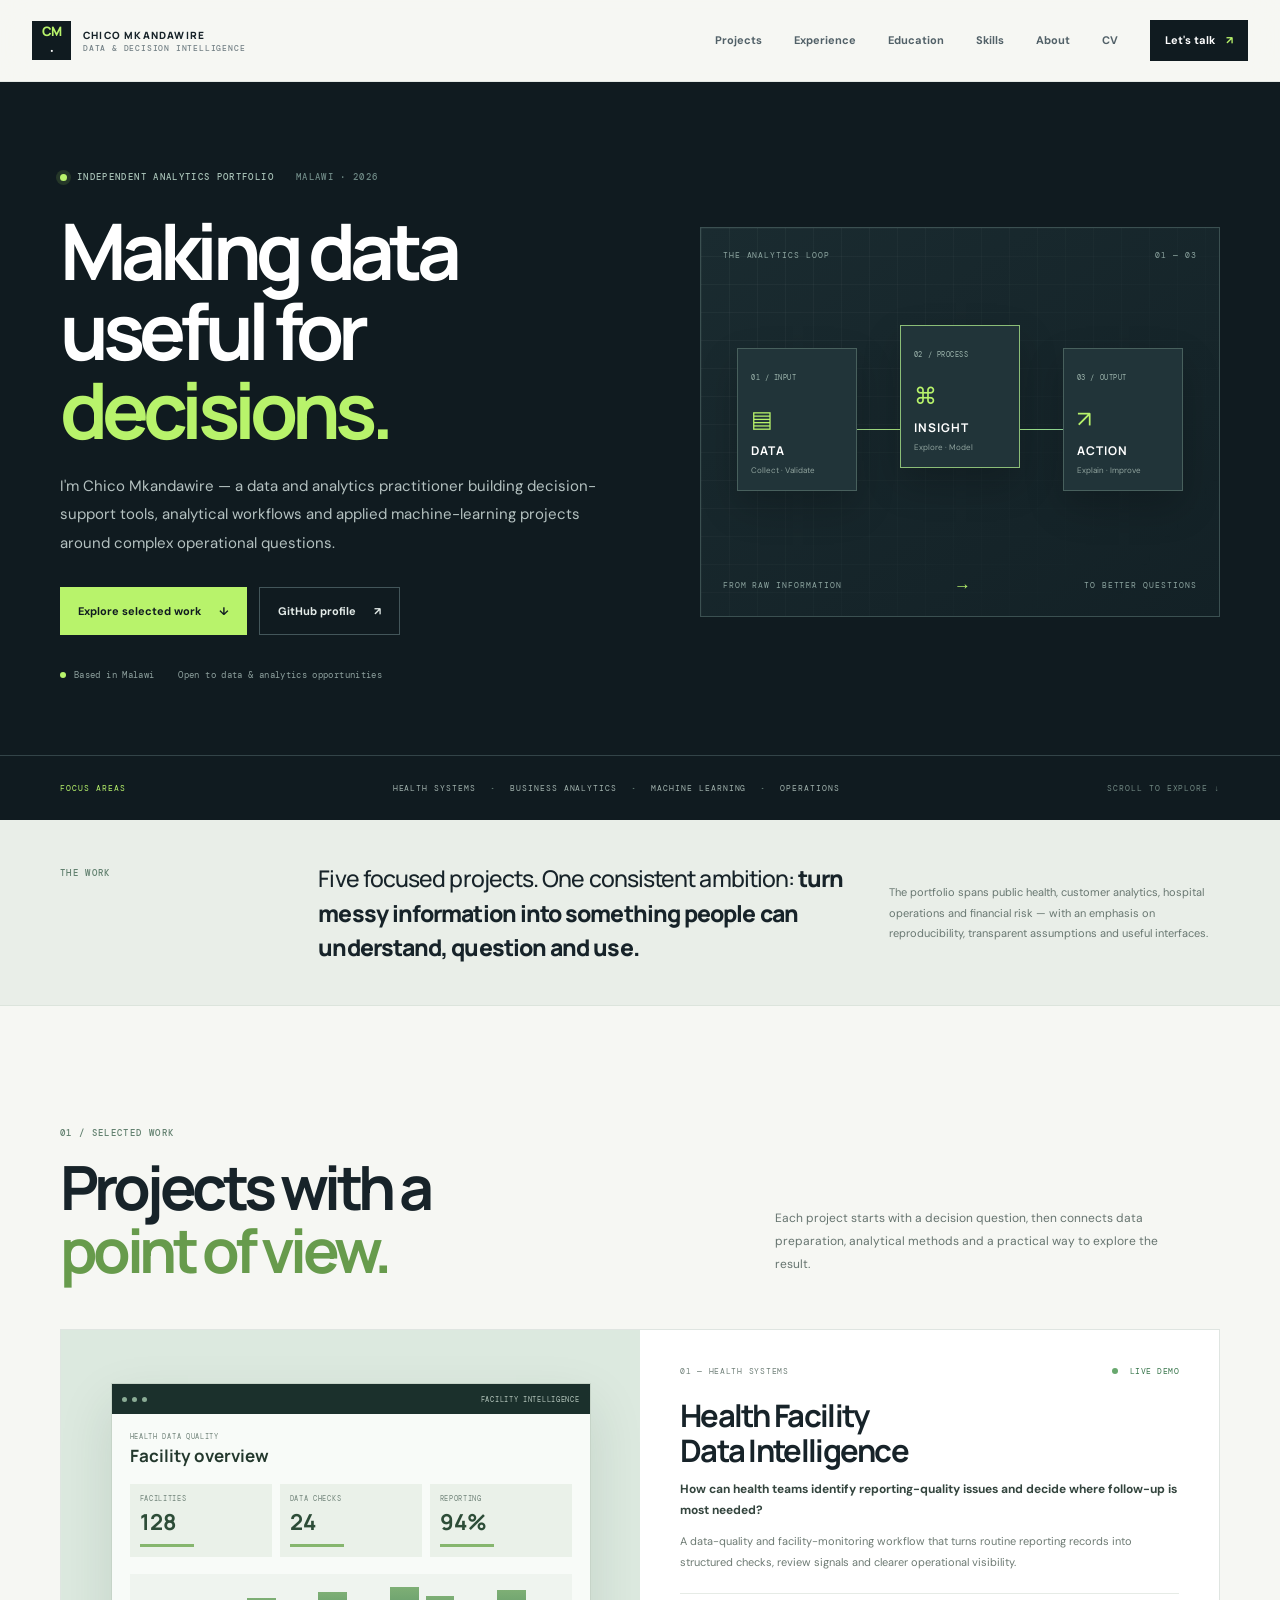
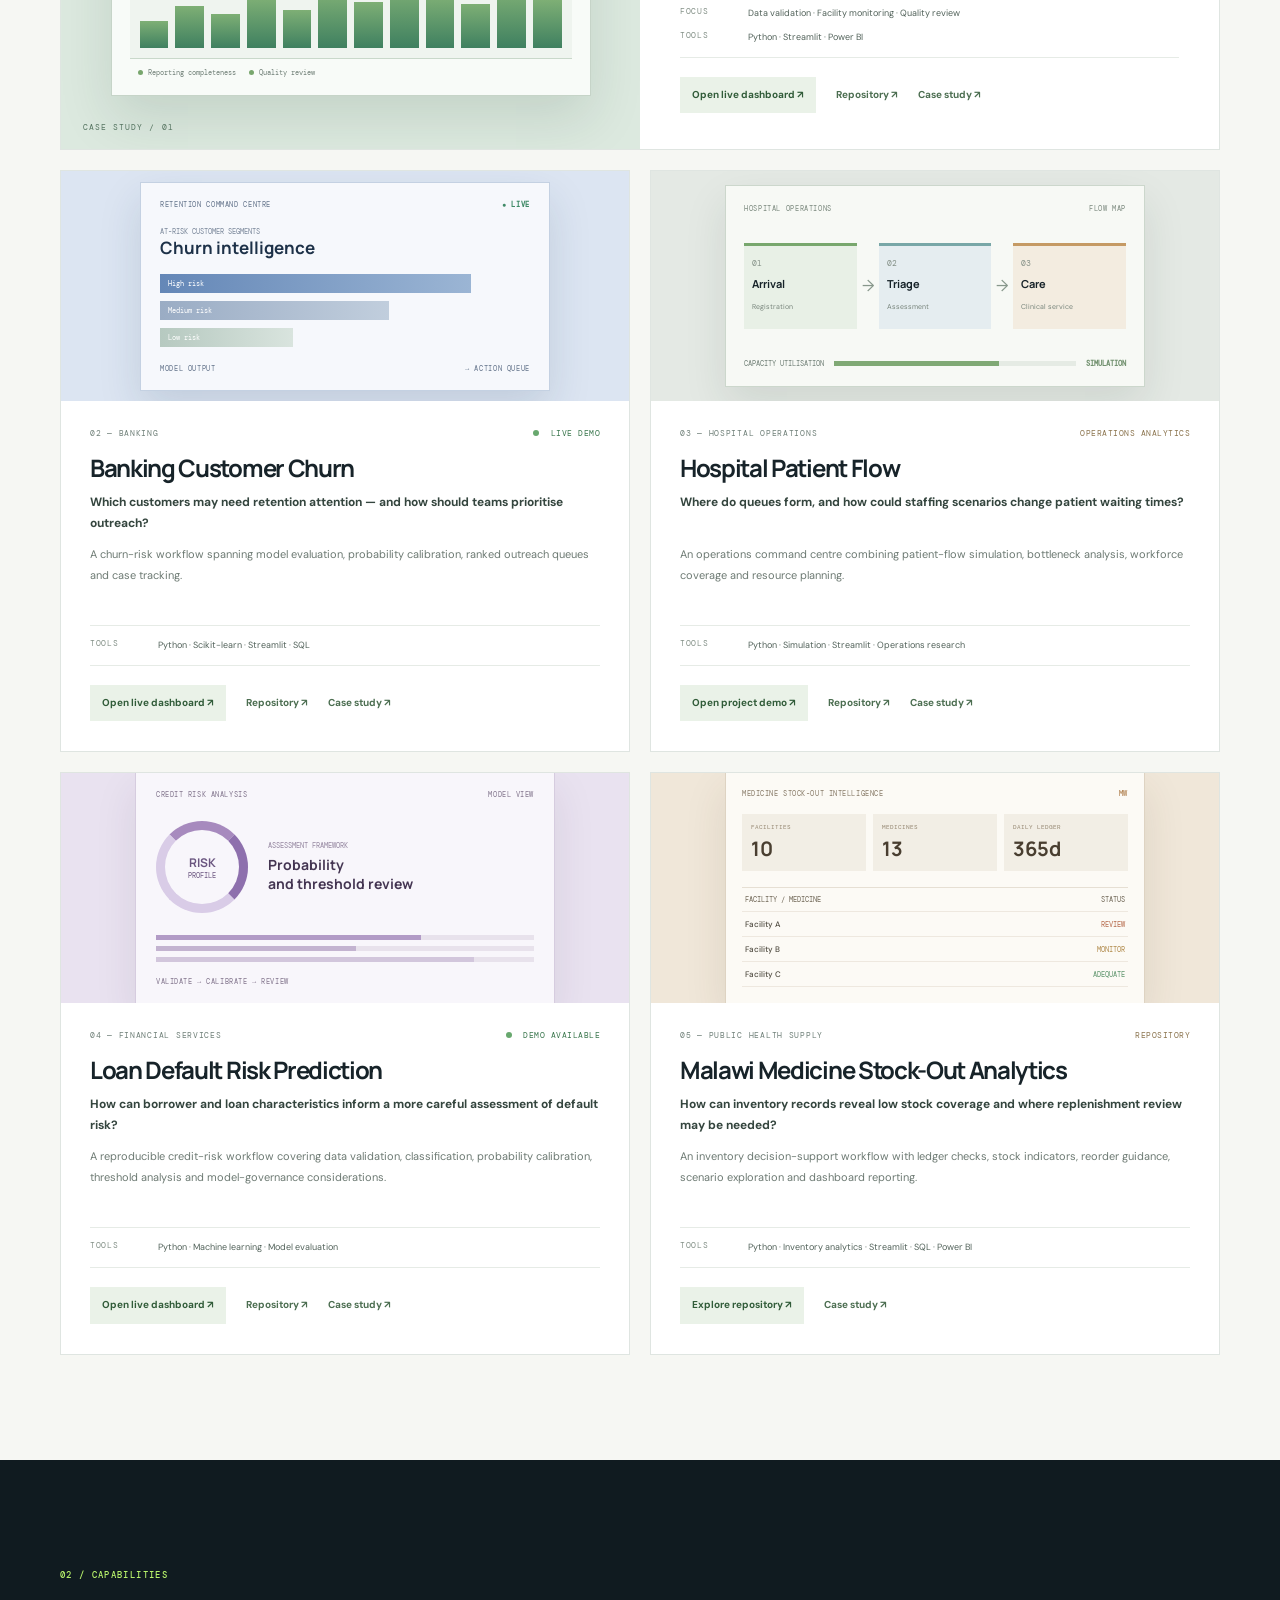
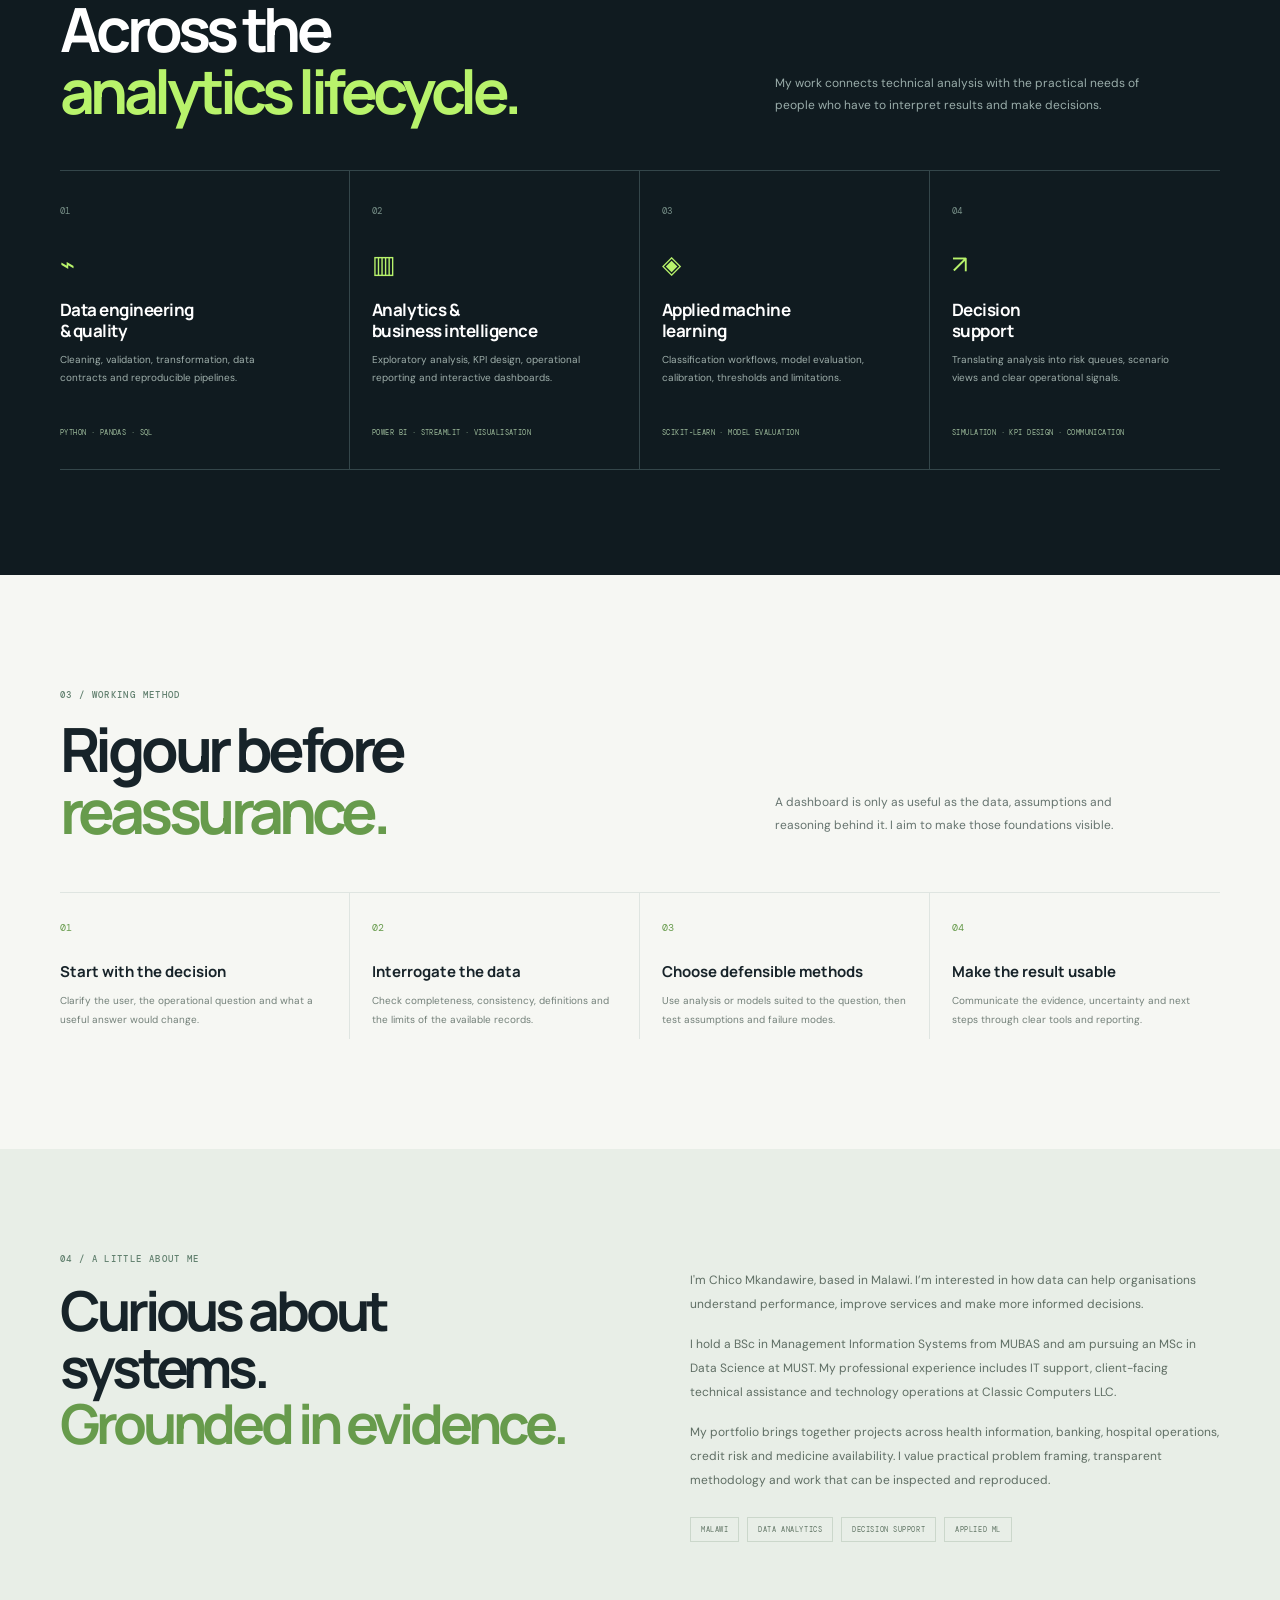
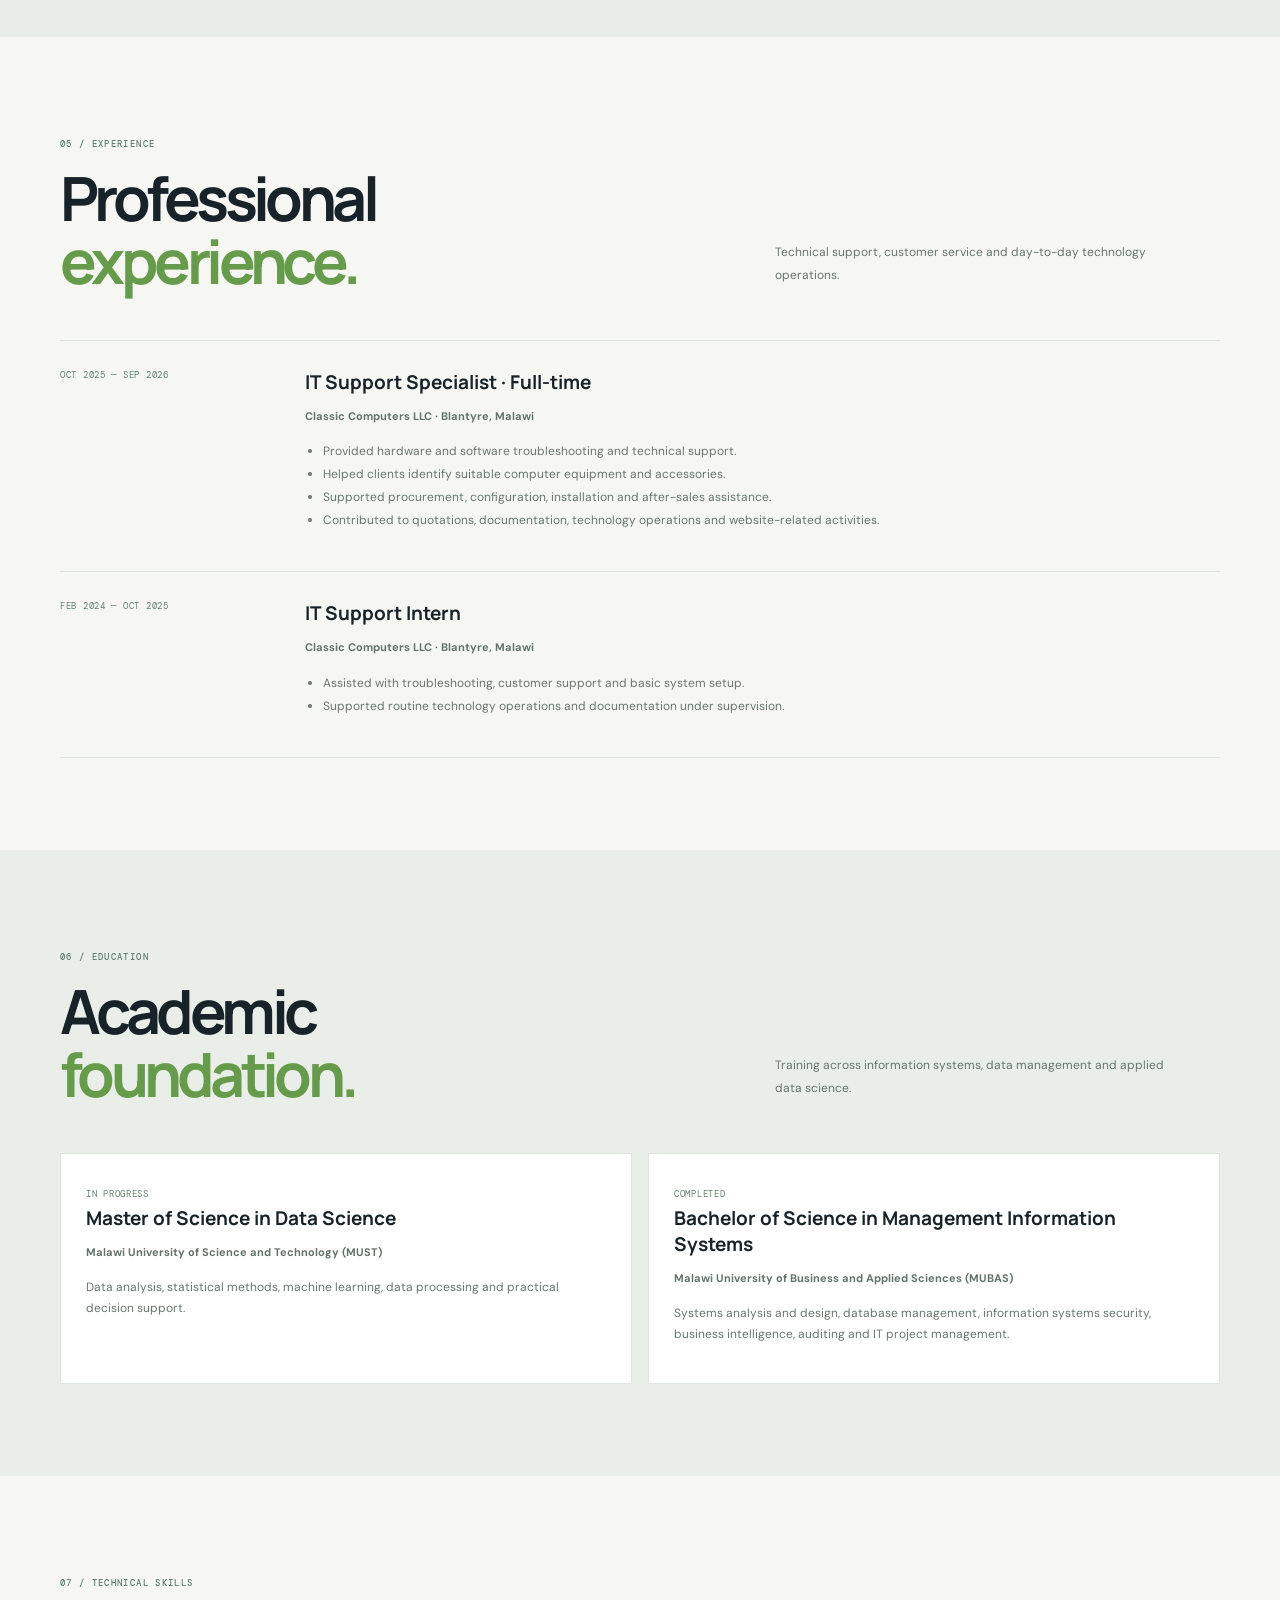
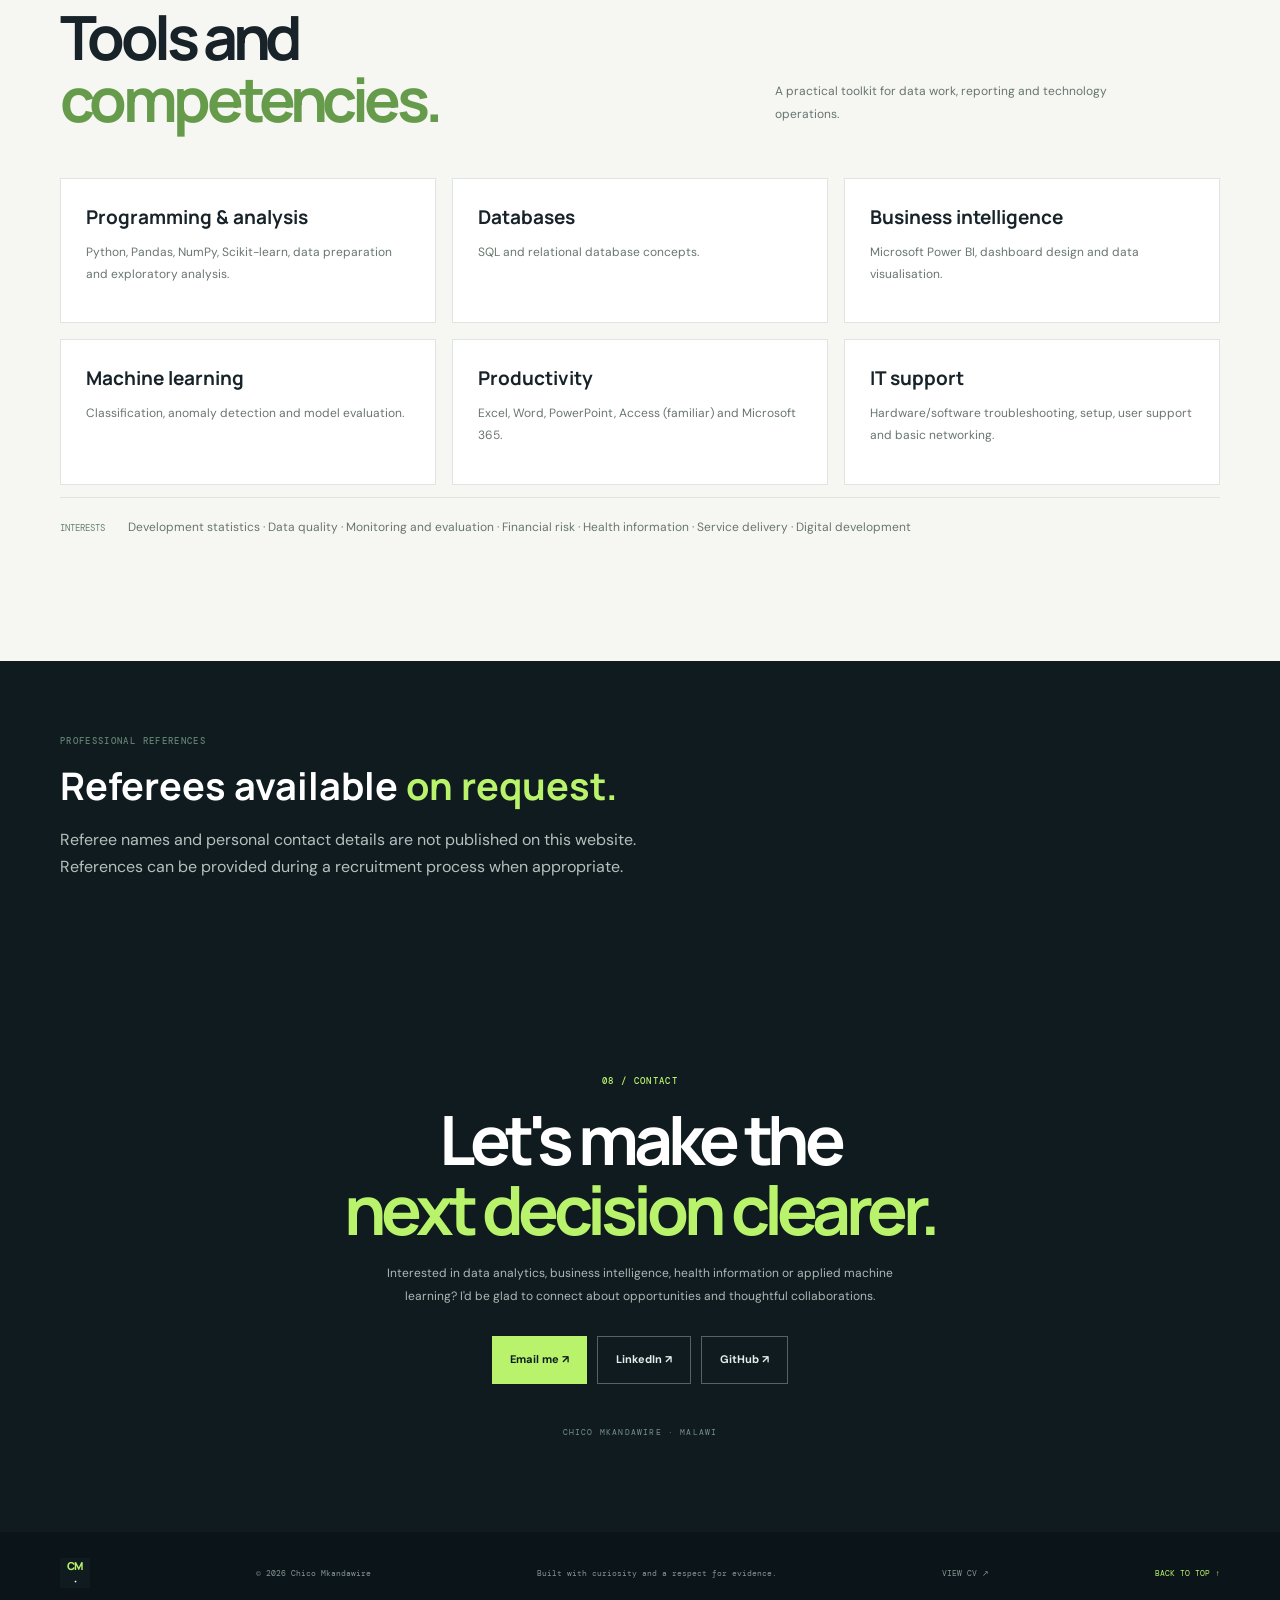
==== commit a9d480de: "Remove redundant homepage data note" ====
--- a/index.html
+++ b/index.html
@@ -174,7 +174,6 @@
           </div>
         </article>
       </div>
-      <p class="data-note"><span>DATA NOTE</span> The projects use synthetic or simulated datasets for demonstration. They showcase analytical methods and software workflows; results do not represent actual patient, customer, borrower, facility or national inventory records and must not be used as operational evidence. The dashboard-style visuals on this page are illustrative previews, not captured application screenshots.</p>
     </section>
 
     <section class="capabilities-section" id="capabilities">
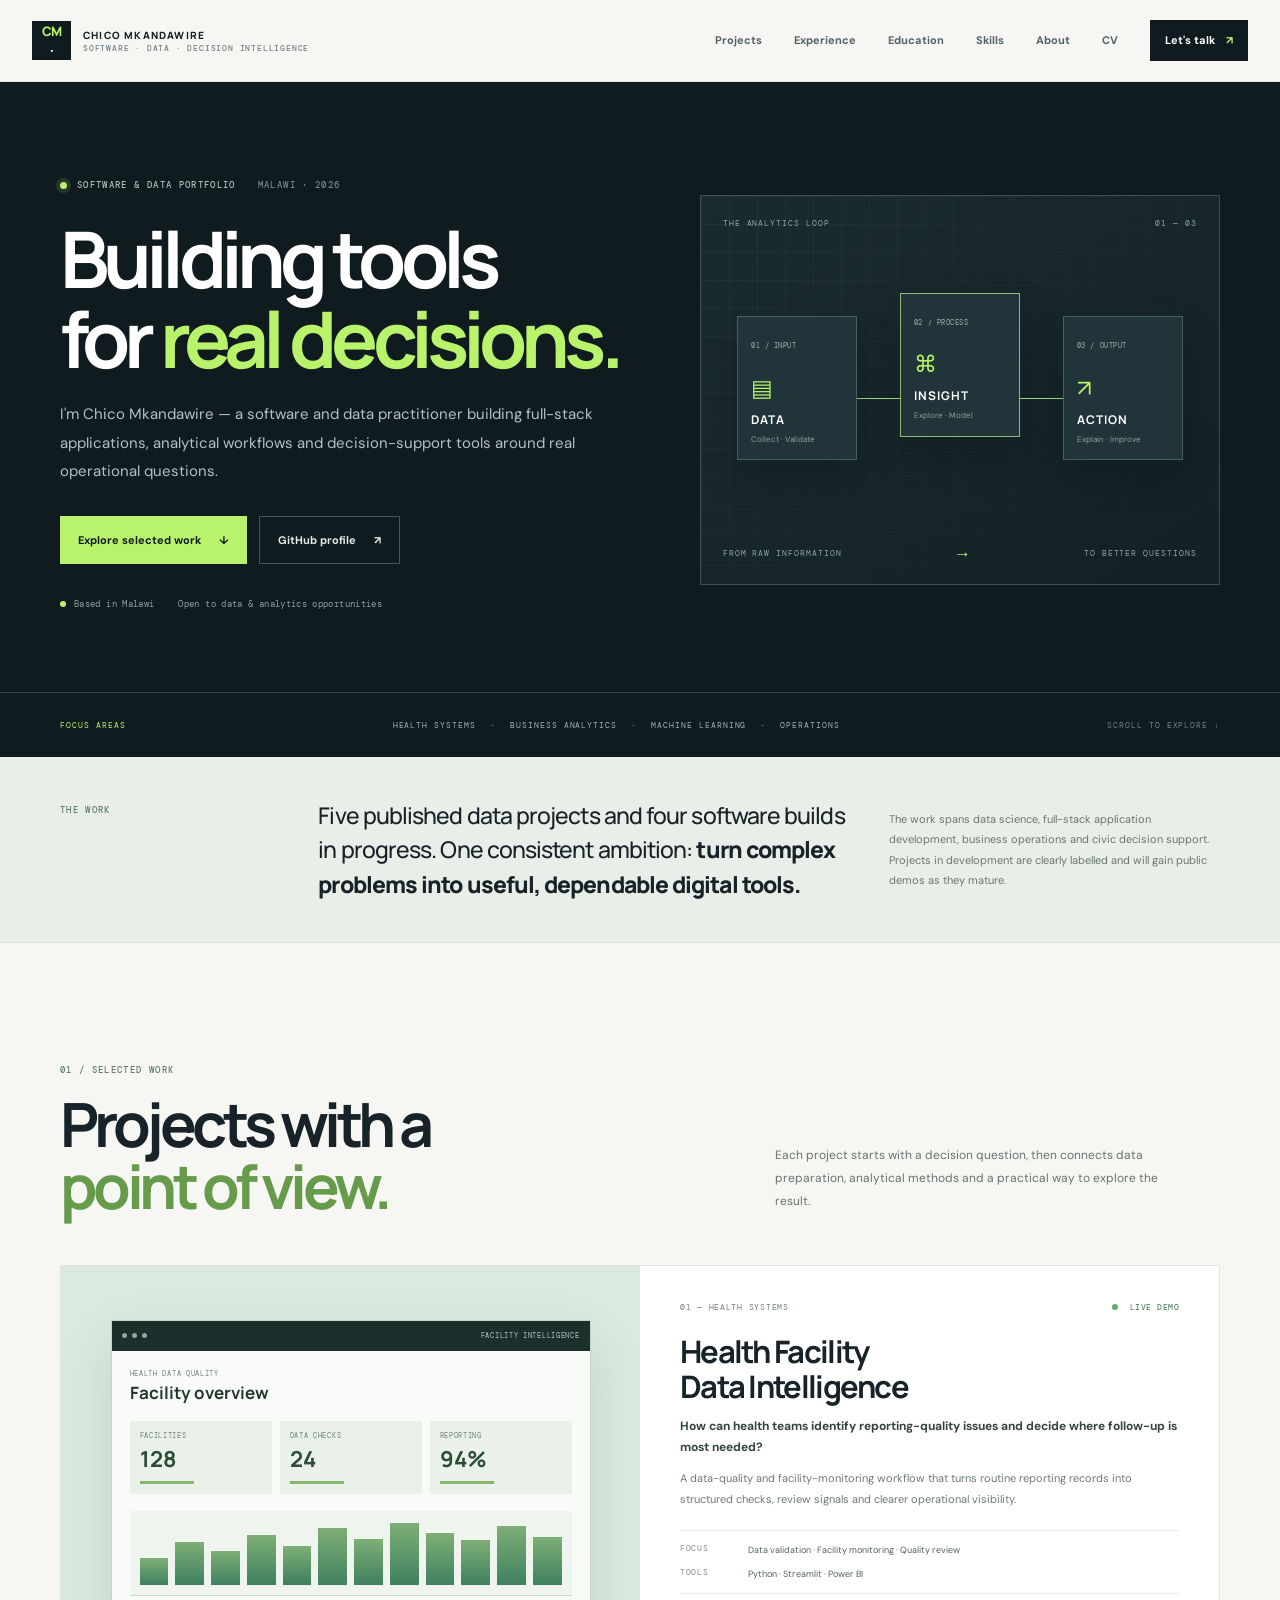
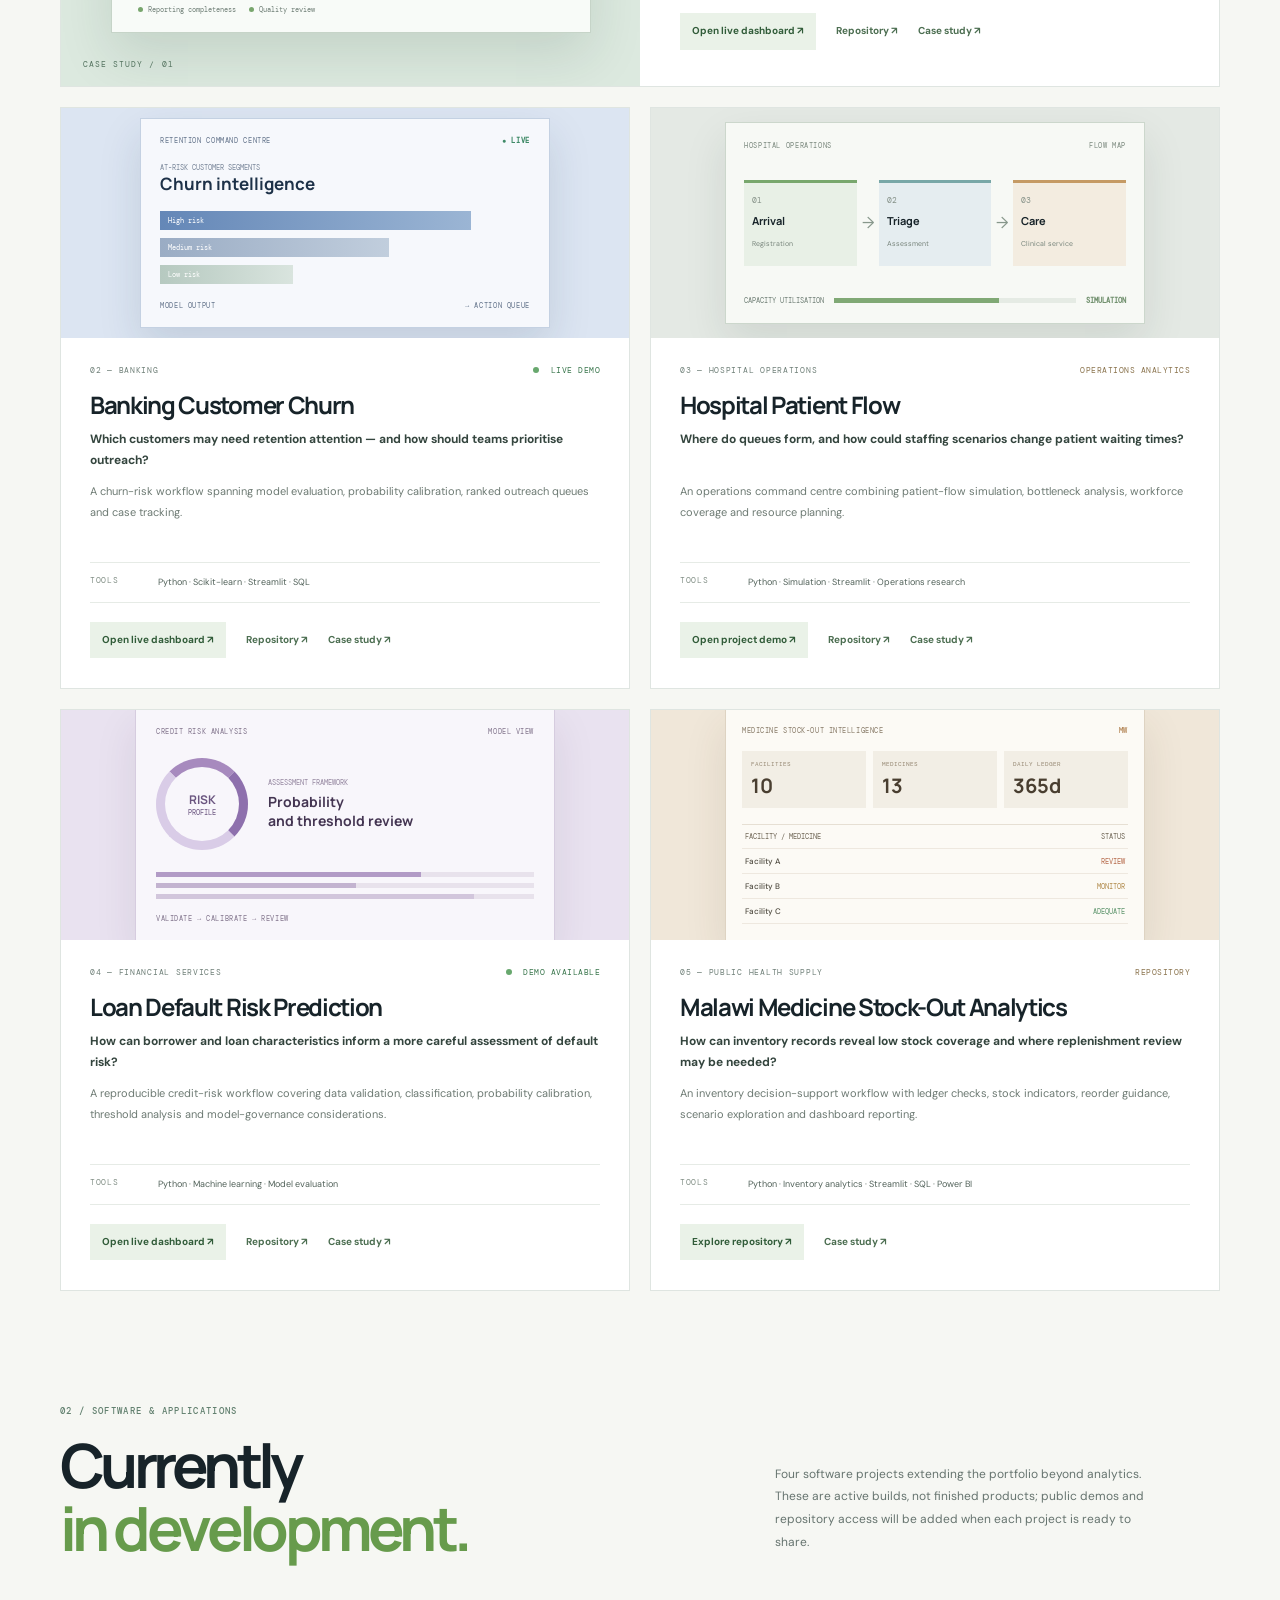
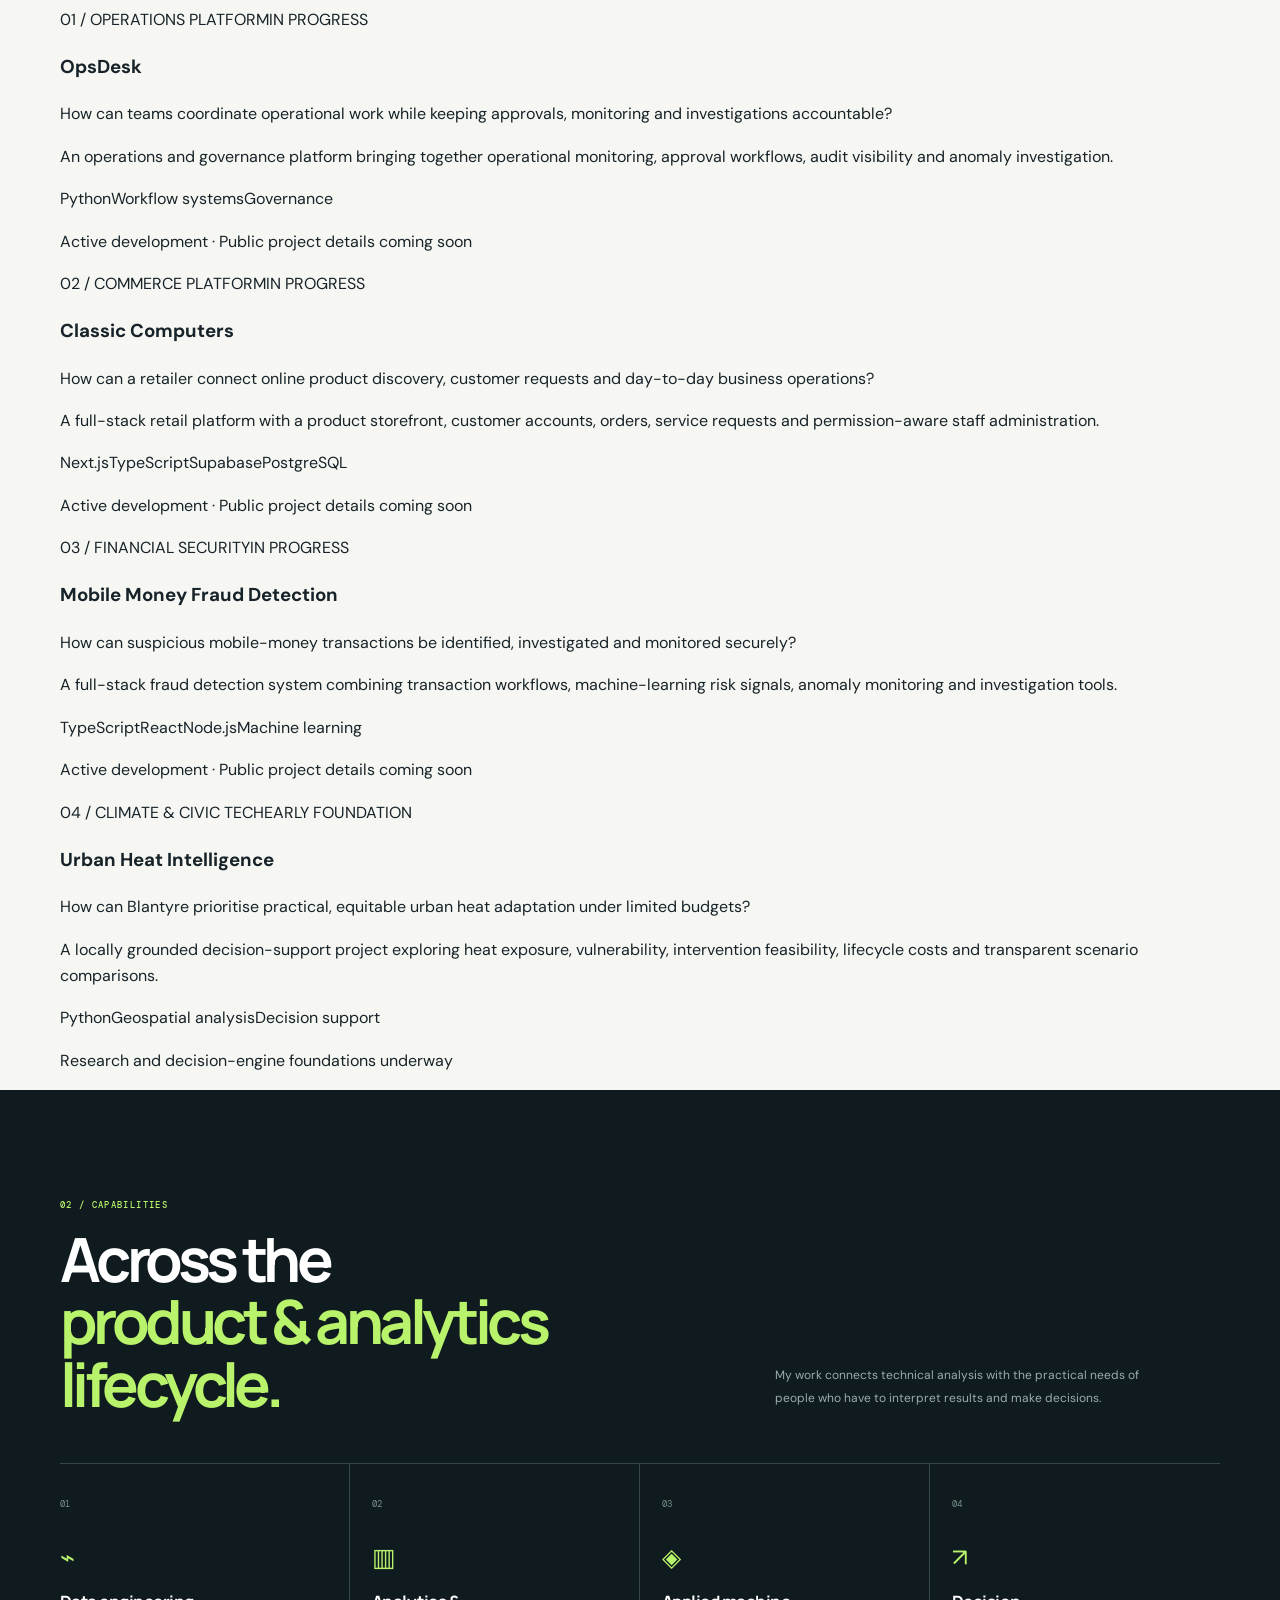
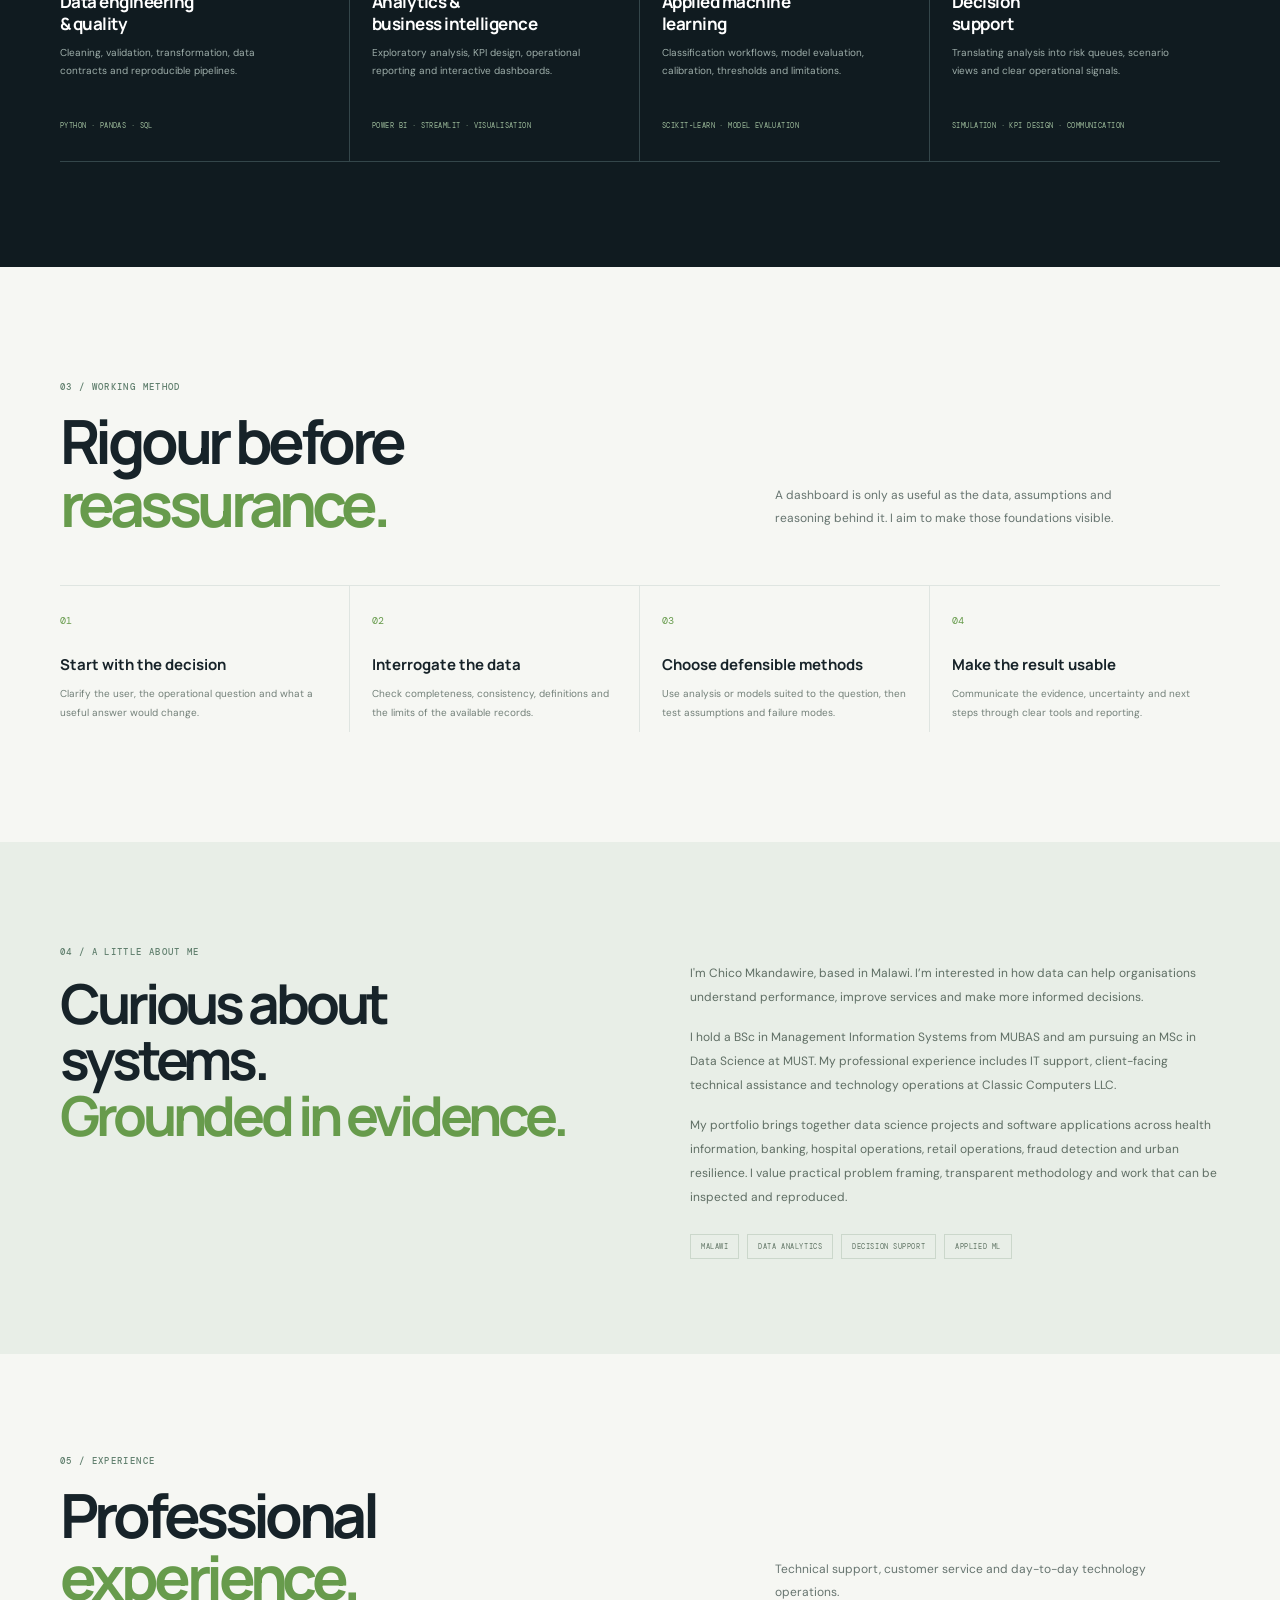
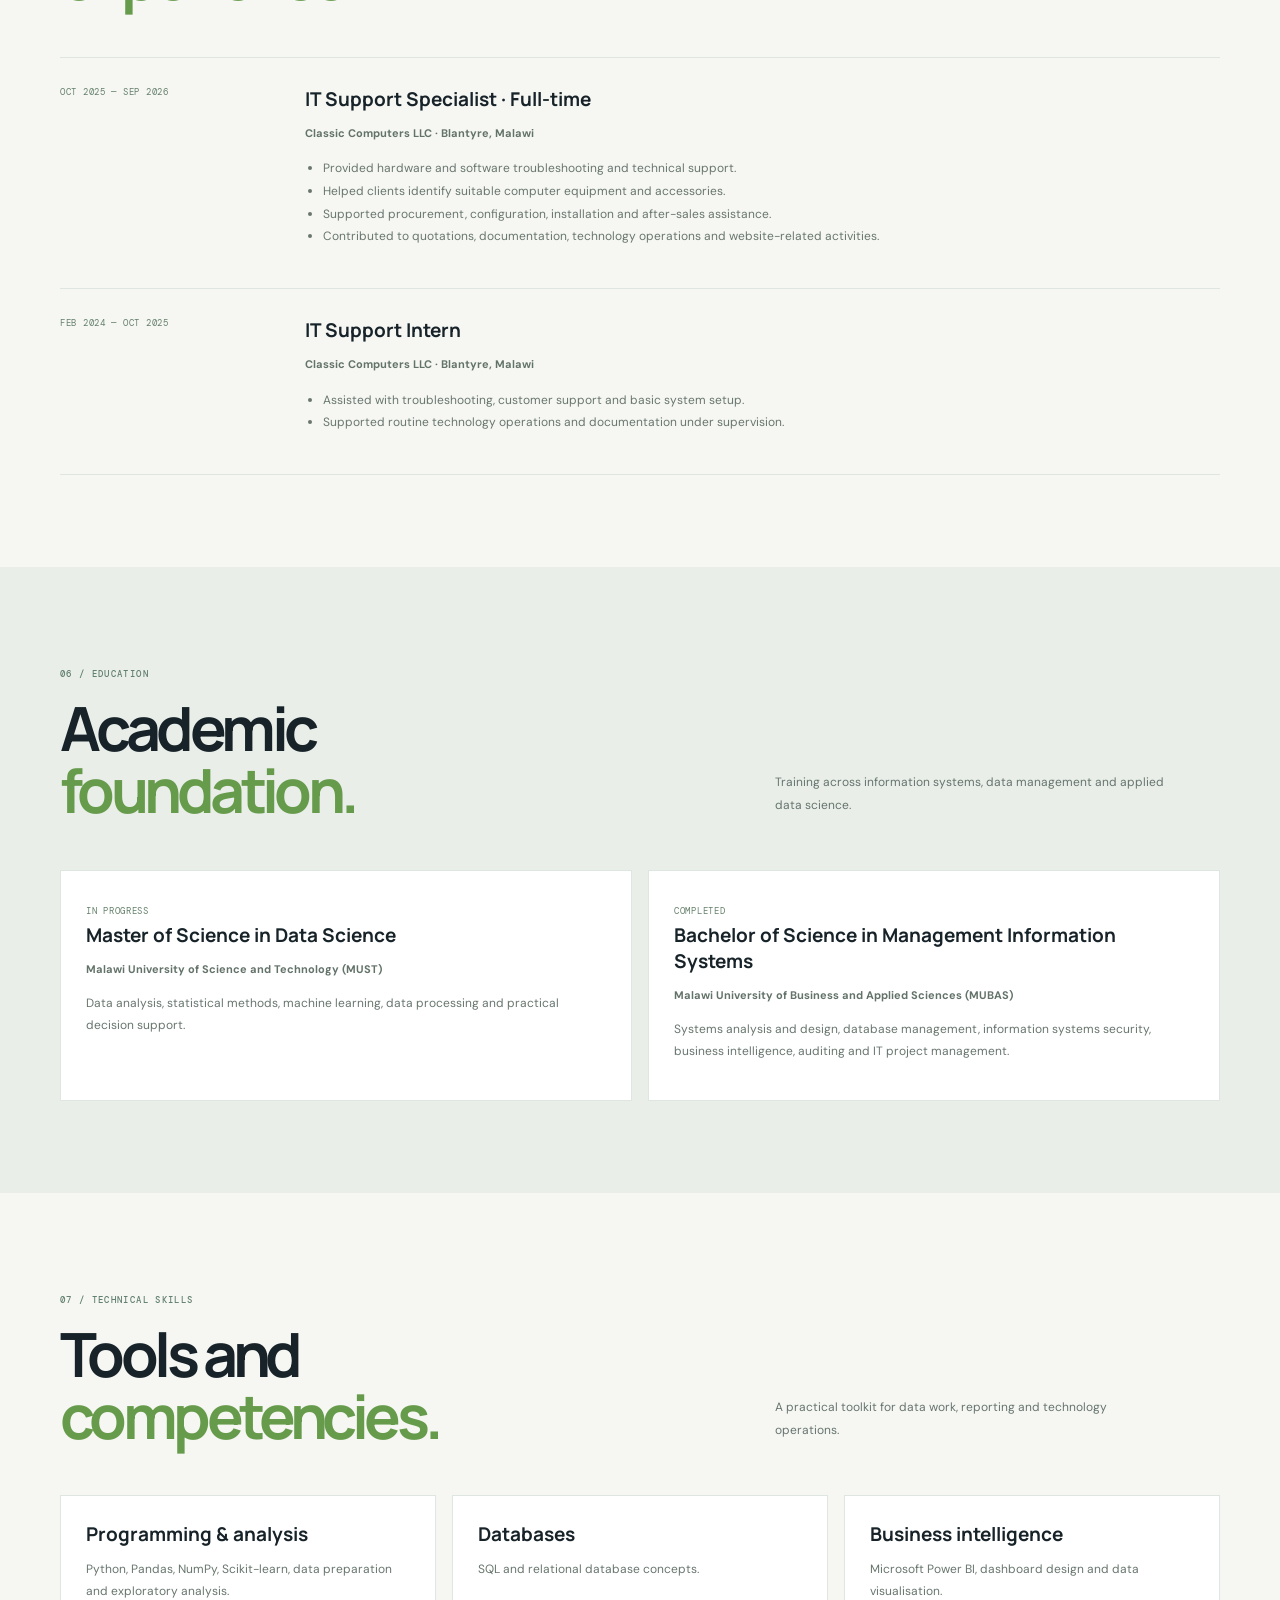
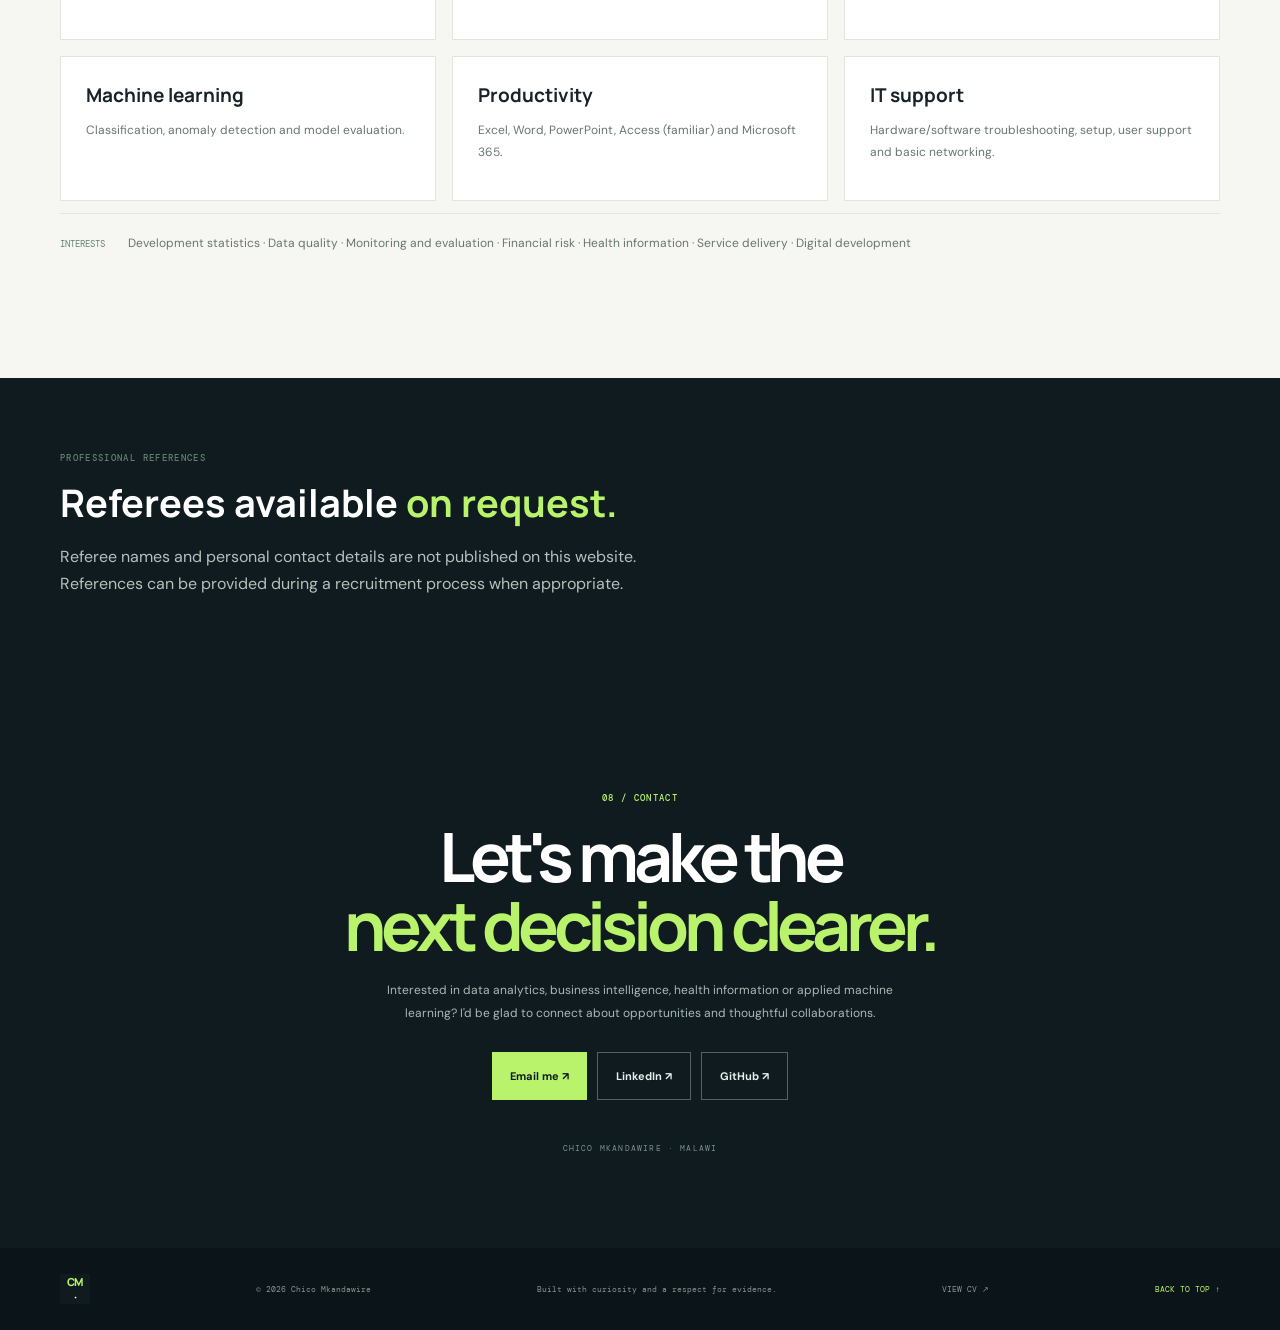
==== commit 18f3dcd8: "Add four in-progress software projects to portfolio" ====
--- a/index.html
+++ b/index.html
@@ -6,15 +6,15 @@
   <meta name="robots" content="index,follow">
   <link rel="canonical" href="https://mkandawirechico.github.io/Mywebsite/">
   <meta property="og:url" content="https://mkandawirechico.github.io/Mywebsite/">
-  <meta property="og:title" content="Chico Mkandawire — Data & Decision Intelligence">
+  <meta property="og:title" content="Chico Mkandawire — Software, Data & Decision Intelligence">
   <meta property="og:description" content="Chico Mkandawire — data analytics, business intelligence and applied machine learning portfolio. Selected projects in health systems, banking, hospital operations, credit risk and medicine supply.">
   <meta property="og:type" content="website">
   <meta name="twitter:card" content="summary">
-  <meta name="twitter:title" content="Chico Mkandawire — Data & Decision Intelligence">
+  <meta name="twitter:title" content="Chico Mkandawire — Software, Data & Decision Intelligence">
   <meta name="twitter:description" content="Chico Mkandawire — data analytics, business intelligence and applied machine learning portfolio. Selected projects in health systems, banking, hospital operations, credit risk and medicine supply.">
   <meta name="description" content="Chico Mkandawire — data analytics, business intelligence and applied machine learning portfolio. Selected projects in health systems, banking, hospital operations, credit risk and medicine supply.">
   <meta name="theme-color" content="#101820">
-  <title>Chico Mkandawire — Data & Decision Intelligence</title>
+  <title>Chico Mkandawire — Software, Data & Decision Intelligence</title>
   <link rel="preconnect" href="https://fonts.googleapis.com">
   <link rel="preconnect" href="https://fonts.gstatic.com" crossorigin>
   <link href="https://fonts.googleapis.com/css2?family=DM+Mono:wght@400;500&family=DM+Sans:wght@400;500;600;700&family=Manrope:wght@400;500;600;700;800&display=swap" rel="stylesheet">
@@ -26,7 +26,7 @@
     <div class="nav-shell">
       <a class="brand" href="#top" aria-label="Chico Mkandawire home">
         <span class="brand-symbol">CM<span>·</span></span>
-        <span class="brand-name">CHICO MKANDAWIRE<small>DATA & DECISION INTELLIGENCE</small></span>
+        <span class="brand-name">CHICO MKANDAWIRE<small>SOFTWARE · DATA · DECISION INTELLIGENCE</small></span>
       </a>
       <button class="menu-toggle" aria-expanded="false" aria-controls="primary-nav" aria-label="Open navigation"><span></span><span></span></button>
       <nav id="primary-nav" aria-label="Main navigation">
@@ -40,9 +40,9 @@
     <section class="hero" id="top">
       <div class="hero-inner">
         <div class="hero-copy">
-          <p class="eyebrow"><span class="eyebrow-dot"></span> INDEPENDENT ANALYTICS PORTFOLIO <span class="eyebrow-place">MALAWI · 2026</span></p>
-          <h1>Making data<br>useful for <em>decisions.</em></h1>
-          <p class="hero-lede">I'm Chico Mkandawire — a data and analytics practitioner building decision-support tools, analytical workflows and applied machine-learning projects around complex operational questions.</p>
+          <p class="eyebrow"><span class="eyebrow-dot"></span> SOFTWARE & DATA PORTFOLIO <span class="eyebrow-place">MALAWI · 2026</span></p>
+          <h1>Building tools<br>for <em>real decisions.</em></h1>
+          <p class="hero-lede">I'm Chico Mkandawire — a software and data practitioner building full-stack applications, analytical workflows and decision-support tools around real operational questions.</p>
           <div class="hero-actions">
             <a class="button button-accent" href="#work">Explore selected work <span>↓</span></a>
             <a class="button button-quiet" href="https://github.com/MkandawireChico" target="_blank" rel="noopener noreferrer">GitHub profile <span>↗</span></a>
@@ -65,8 +65,8 @@
     <section class="intro-band">
       <div class="container intro-grid">
         <p class="section-kicker">THE WORK</p>
-        <p class="intro-statement">Five focused projects. One consistent ambition: <strong>turn messy information into something people can understand, question and use.</strong></p>
-        <p class="intro-aside">The portfolio spans public health, customer analytics, hospital operations and financial risk — with an emphasis on reproducibility, transparent assumptions and useful interfaces.</p>
+        <p class="intro-statement">Five published data projects and four software builds in progress. One consistent ambition: <strong>turn complex problems into useful, dependable digital tools.</strong></p>
+        <p class="intro-aside">The work spans data science, full-stack application development, business operations and civic decision support. Projects in development are clearly labelled and will gain public demos as they mature.</p>
       </div>
     </section>
 
@@ -176,9 +176,52 @@
       </div>
     </section>
 
+    <section class="in-progress-section">
+      <div class="container">
+        <div class="section-head">
+          <div><p class="section-kicker">02 / SOFTWARE & APPLICATIONS</p><h2>Currently<br><em>in development.</em></h2></div>
+          <p>Four software projects extending the portfolio beyond analytics. These are active builds, not finished products; public demos and repository access will be added when each project is ready to share.</p>
+        </div>
+        <div class="progress-grid">
+          <article class="progress-card">
+            <div class="progress-card-top"><span class="progress-index">01 / OPERATIONS PLATFORM</span><span class="progress-status">IN PROGRESS</span></div>
+            <h3>OpsDesk</h3>
+            <p class="progress-question">How can teams coordinate operational work while keeping approvals, monitoring and investigations accountable?</p>
+            <p class="progress-description">An operations and governance platform bringing together operational monitoring, approval workflows, audit visibility and anomaly investigation.</p>
+            <div class="progress-tags"><span>Python</span><span>Workflow systems</span><span>Governance</span></div>
+            <p class="progress-note">Active development · Public project details coming soon</p>
+          </article>
+          <article class="progress-card">
+            <div class="progress-card-top"><span class="progress-index">02 / COMMERCE PLATFORM</span><span class="progress-status">IN PROGRESS</span></div>
+            <h3>Classic Computers</h3>
+            <p class="progress-question">How can a retailer connect online product discovery, customer requests and day-to-day business operations?</p>
+            <p class="progress-description">A full-stack retail platform with a product storefront, customer accounts, orders, service requests and permission-aware staff administration.</p>
+            <div class="progress-tags"><span>Next.js</span><span>TypeScript</span><span>Supabase</span><span>PostgreSQL</span></div>
+            <p class="progress-note">Active development · Public project details coming soon</p>
+          </article>
+          <article class="progress-card">
+            <div class="progress-card-top"><span class="progress-index">03 / FINANCIAL SECURITY</span><span class="progress-status">IN PROGRESS</span></div>
+            <h3>Mobile Money Fraud Detection</h3>
+            <p class="progress-question">How can suspicious mobile-money transactions be identified, investigated and monitored securely?</p>
+            <p class="progress-description">A full-stack fraud detection system combining transaction workflows, machine-learning risk signals, anomaly monitoring and investigation tools.</p>
+            <div class="progress-tags"><span>TypeScript</span><span>React</span><span>Node.js</span><span>Machine learning</span></div>
+            <p class="progress-note">Active development · Public project details coming soon</p>
+          </article>
+          <article class="progress-card">
+            <div class="progress-card-top"><span class="progress-index">04 / CLIMATE & CIVIC TECH</span><span class="progress-status">EARLY FOUNDATION</span></div>
+            <h3>Urban Heat Intelligence</h3>
+            <p class="progress-question">How can Blantyre prioritise practical, equitable urban heat adaptation under limited budgets?</p>
+            <p class="progress-description">A locally grounded decision-support project exploring heat exposure, vulnerability, intervention feasibility, lifecycle costs and transparent scenario comparisons.</p>
+            <div class="progress-tags"><span>Python</span><span>Geospatial analysis</span><span>Decision support</span></div>
+            <p class="progress-note">Research and decision-engine foundations underway</p>
+          </article>
+        </div>
+      </div>
+    </section>
+
     <section class="capabilities-section" id="capabilities">
       <div class="container">
-        <div class="section-head light-head"><div><p class="section-kicker">02 / CAPABILITIES</p><h2>Across the<br><em>analytics lifecycle.</em></h2></div><p>My work connects technical analysis with the practical needs of people who have to interpret results and make decisions.</p></div>
+        <div class="section-head light-head"><div><p class="section-kicker">02 / CAPABILITIES</p><h2>Across the<br><em>product & analytics lifecycle.</em></h2></div><p>My work connects technical analysis with the practical needs of people who have to interpret results and make decisions.</p></div>
         <div class="capability-grid">
           <article><span>01</span><div class="cap-icon">⌁</div><h3>Data engineering<br>& quality</h3><p>Cleaning, validation, transformation, data contracts and reproducible pipelines.</p><small>PYTHON · PANDAS · SQL</small></article>
           <article><span>02</span><div class="cap-icon">▥</div><h3>Analytics &<br>business intelligence</h3><p>Exploratory analysis, KPI design, operational reporting and interactive dashboards.</p><small>POWER BI · STREAMLIT · VISUALISATION</small></article>
@@ -201,7 +244,7 @@
     <section class="about-section" id="about">
       <div class="container about-grid">
         <div><p class="section-kicker">04 / A LITTLE ABOUT ME</p><h2>Curious about systems.<br><em>Grounded in evidence.</em></h2></div>
-        <div class="about-copy"><p>I'm Chico Mkandawire, based in Malawi. I’m interested in how data can help organisations understand performance, improve services and make more informed decisions.</p><p>I hold a BSc in Management Information Systems from MUBAS and am pursuing an MSc in Data Science at MUST. My professional experience includes IT support, client-facing technical assistance and technology operations at Classic Computers LLC.</p><p>My portfolio brings together projects across health information, banking, hospital operations, credit risk and medicine availability. I value practical problem framing, transparent methodology and work that can be inspected and reproduced.</p><div class="about-tags"><span>MALAWI</span><span>DATA ANALYTICS</span><span>DECISION SUPPORT</span><span>APPLIED ML</span></div></div>
+        <div class="about-copy"><p>I'm Chico Mkandawire, based in Malawi. I’m interested in how data can help organisations understand performance, improve services and make more informed decisions.</p><p>I hold a BSc in Management Information Systems from MUBAS and am pursuing an MSc in Data Science at MUST. My professional experience includes IT support, client-facing technical assistance and technology operations at Classic Computers LLC.</p><p>My portfolio brings together data science projects and software applications across health information, banking, hospital operations, retail operations, fraud detection and urban resilience. I value practical problem framing, transparent methodology and work that can be inspected and reproduced.</p><div class="about-tags"><span>MALAWI</span><span>DATA ANALYTICS</span><span>DECISION SUPPORT</span><span>APPLIED ML</span></div></div>
       </div>
     </section>
 
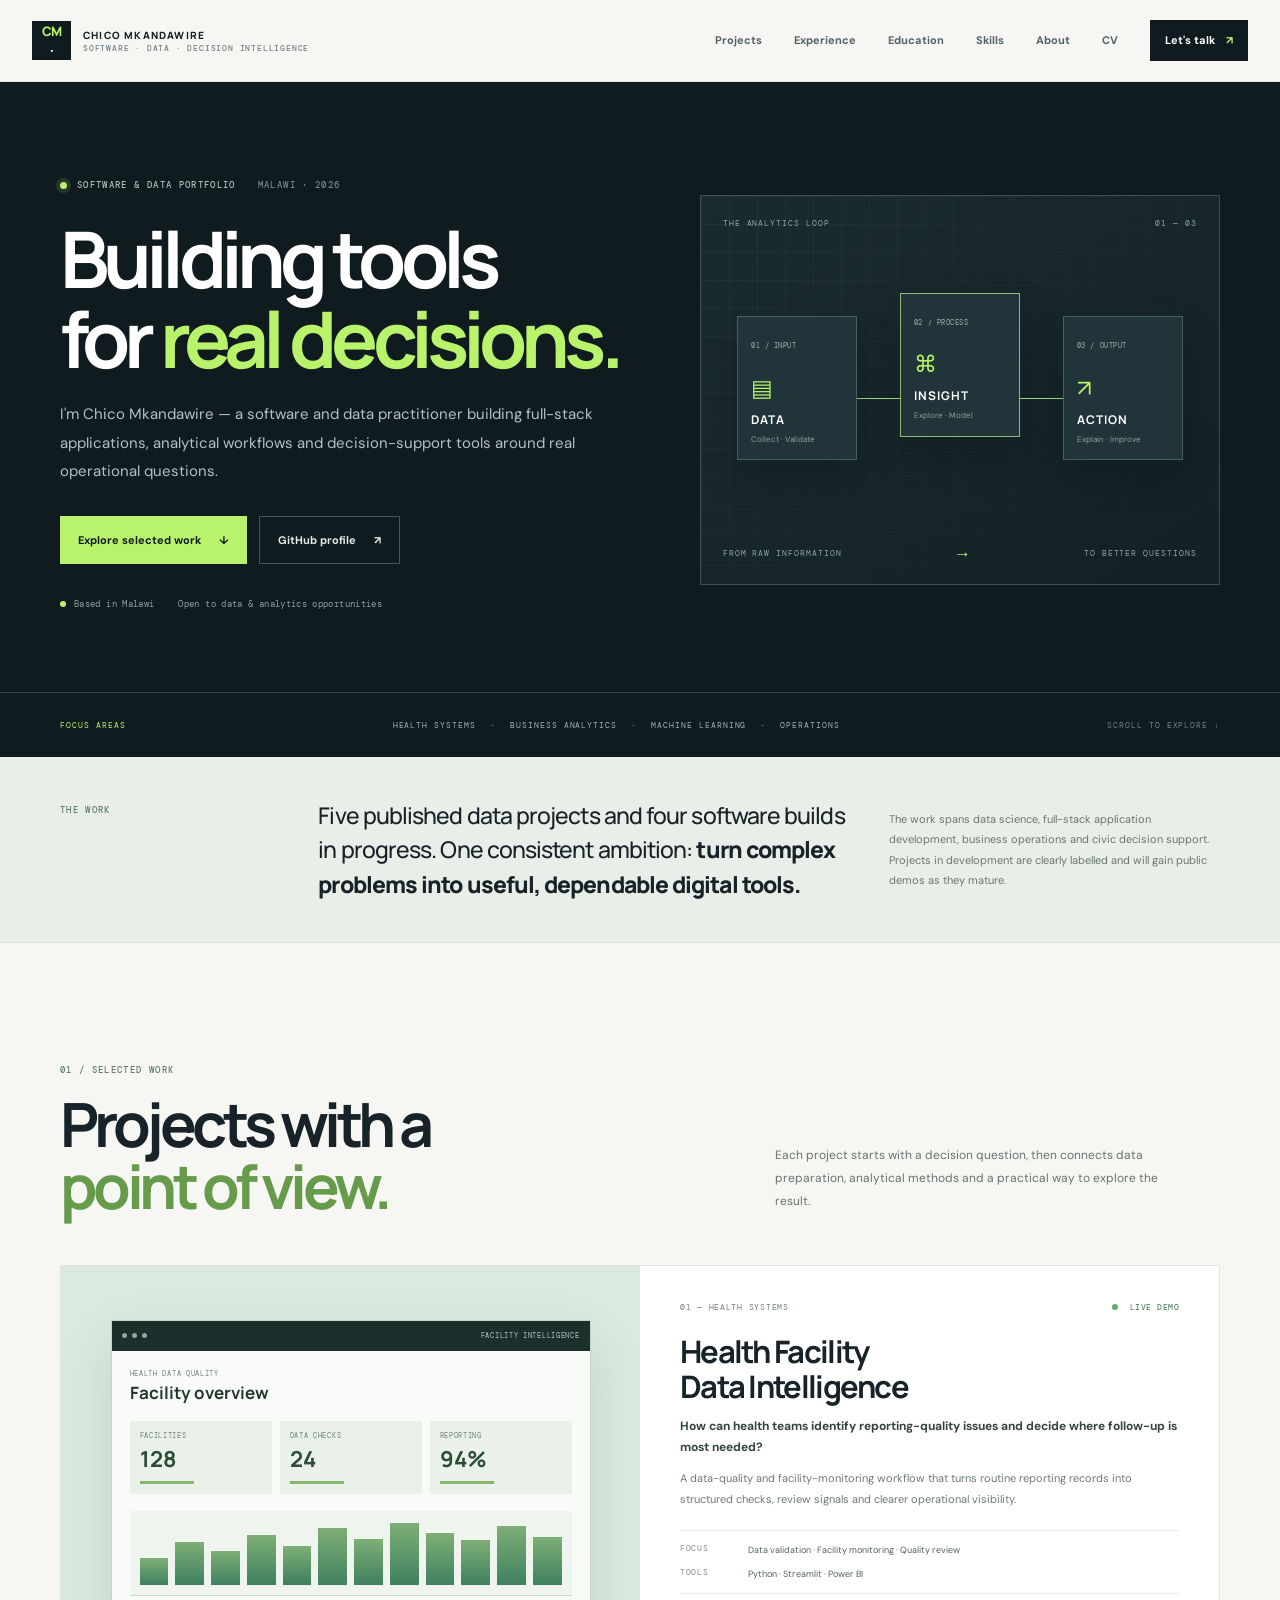
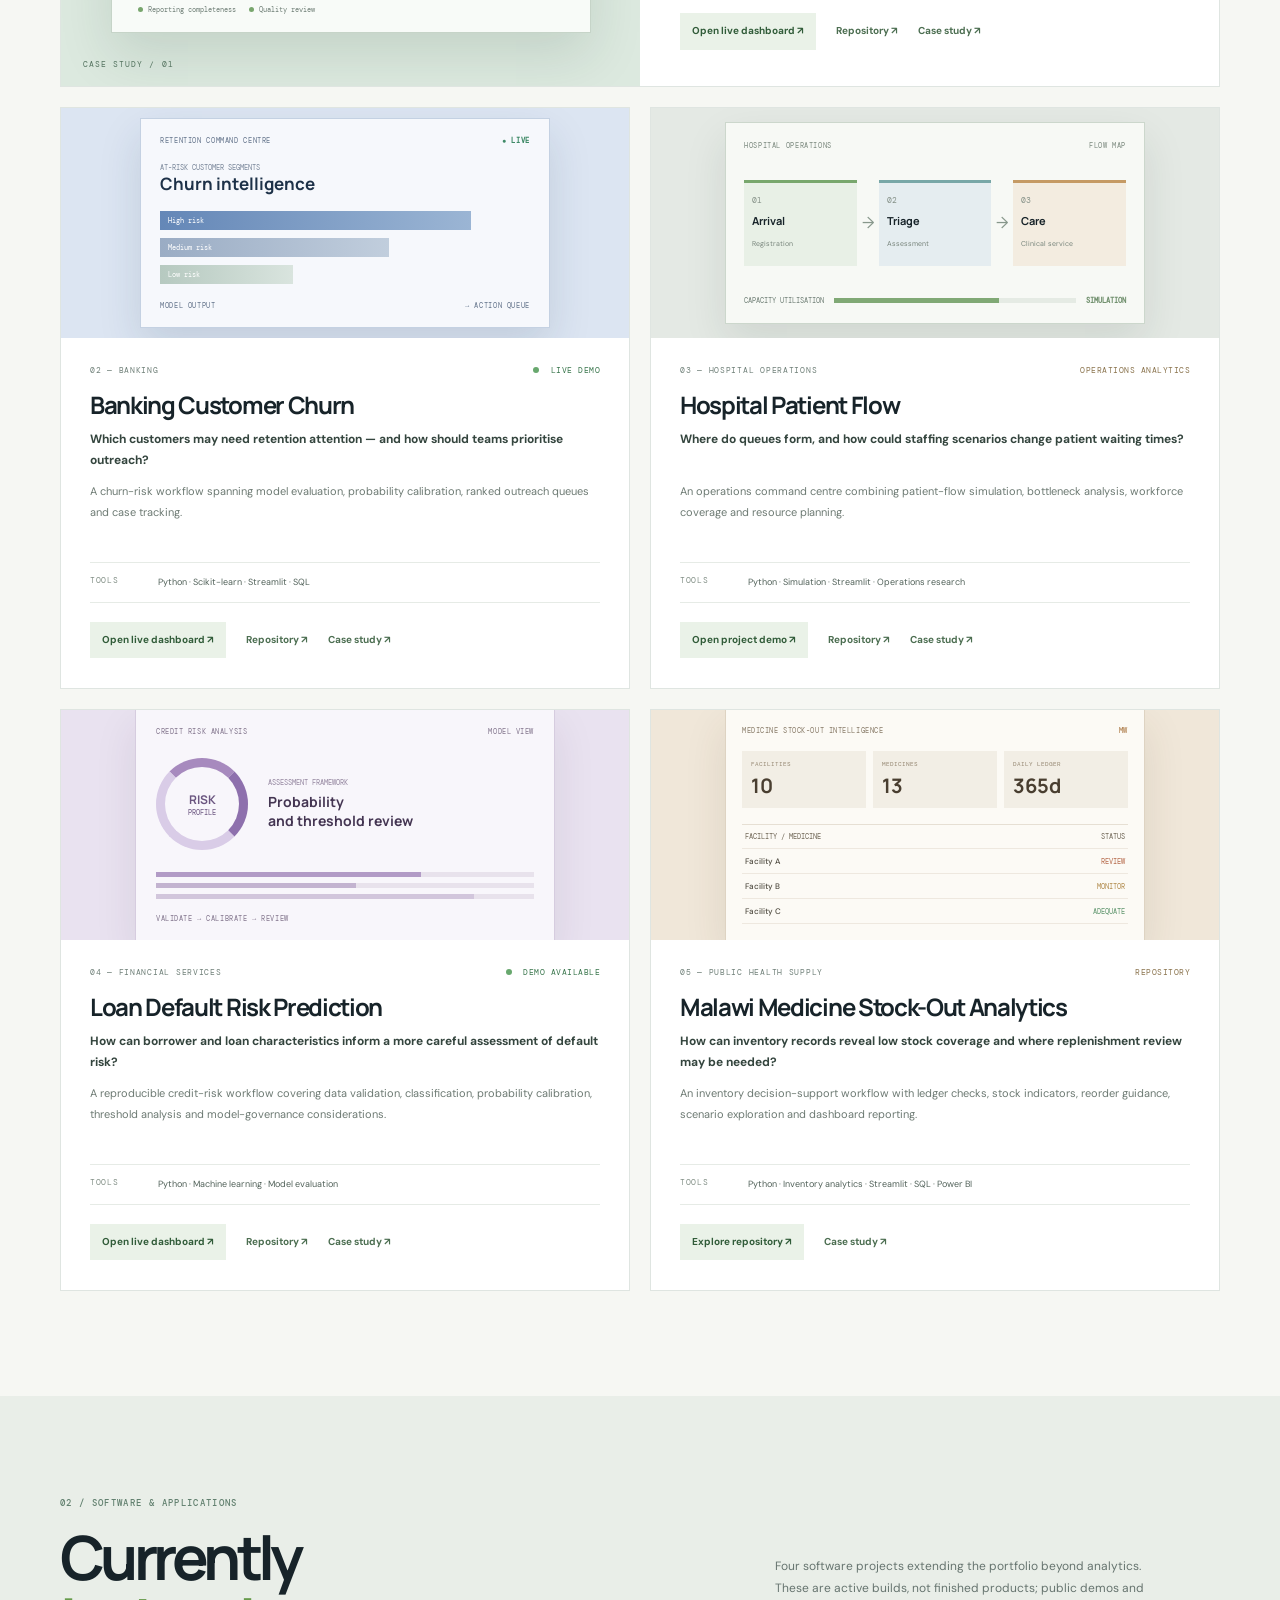
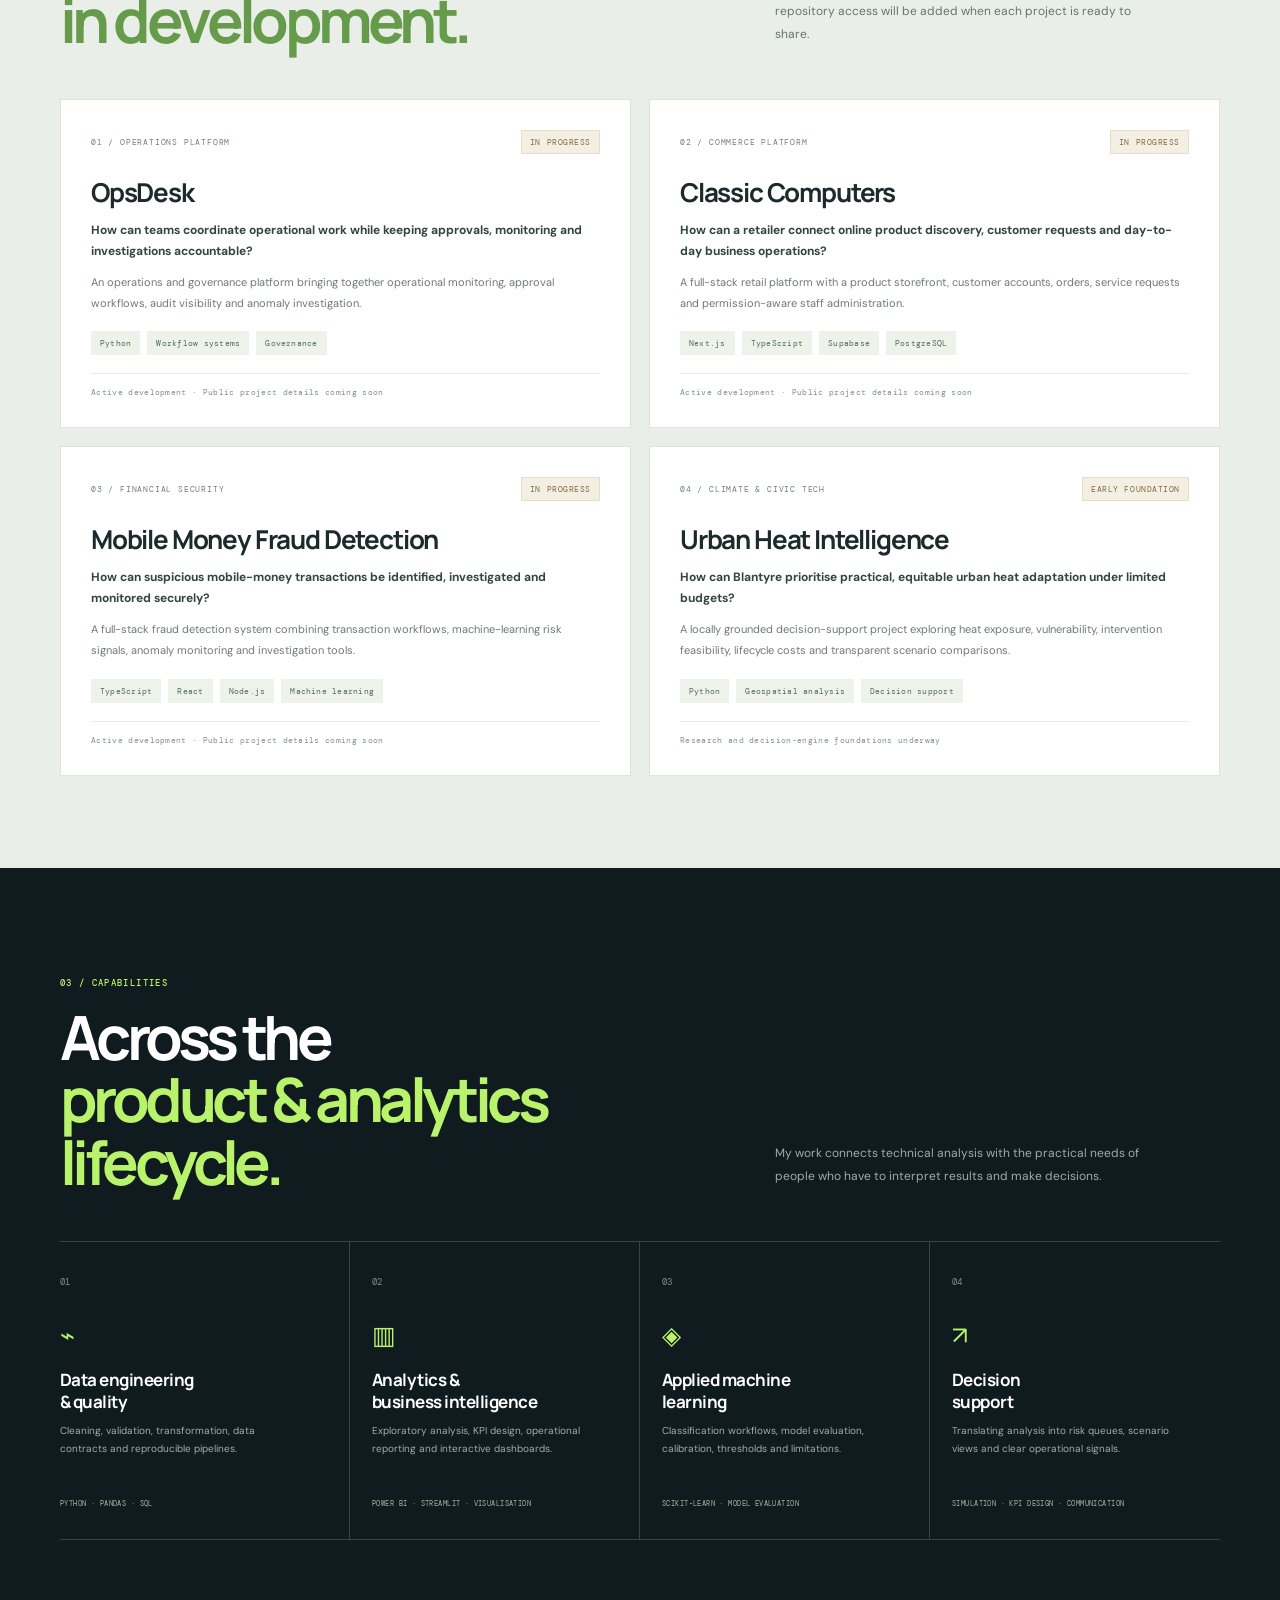
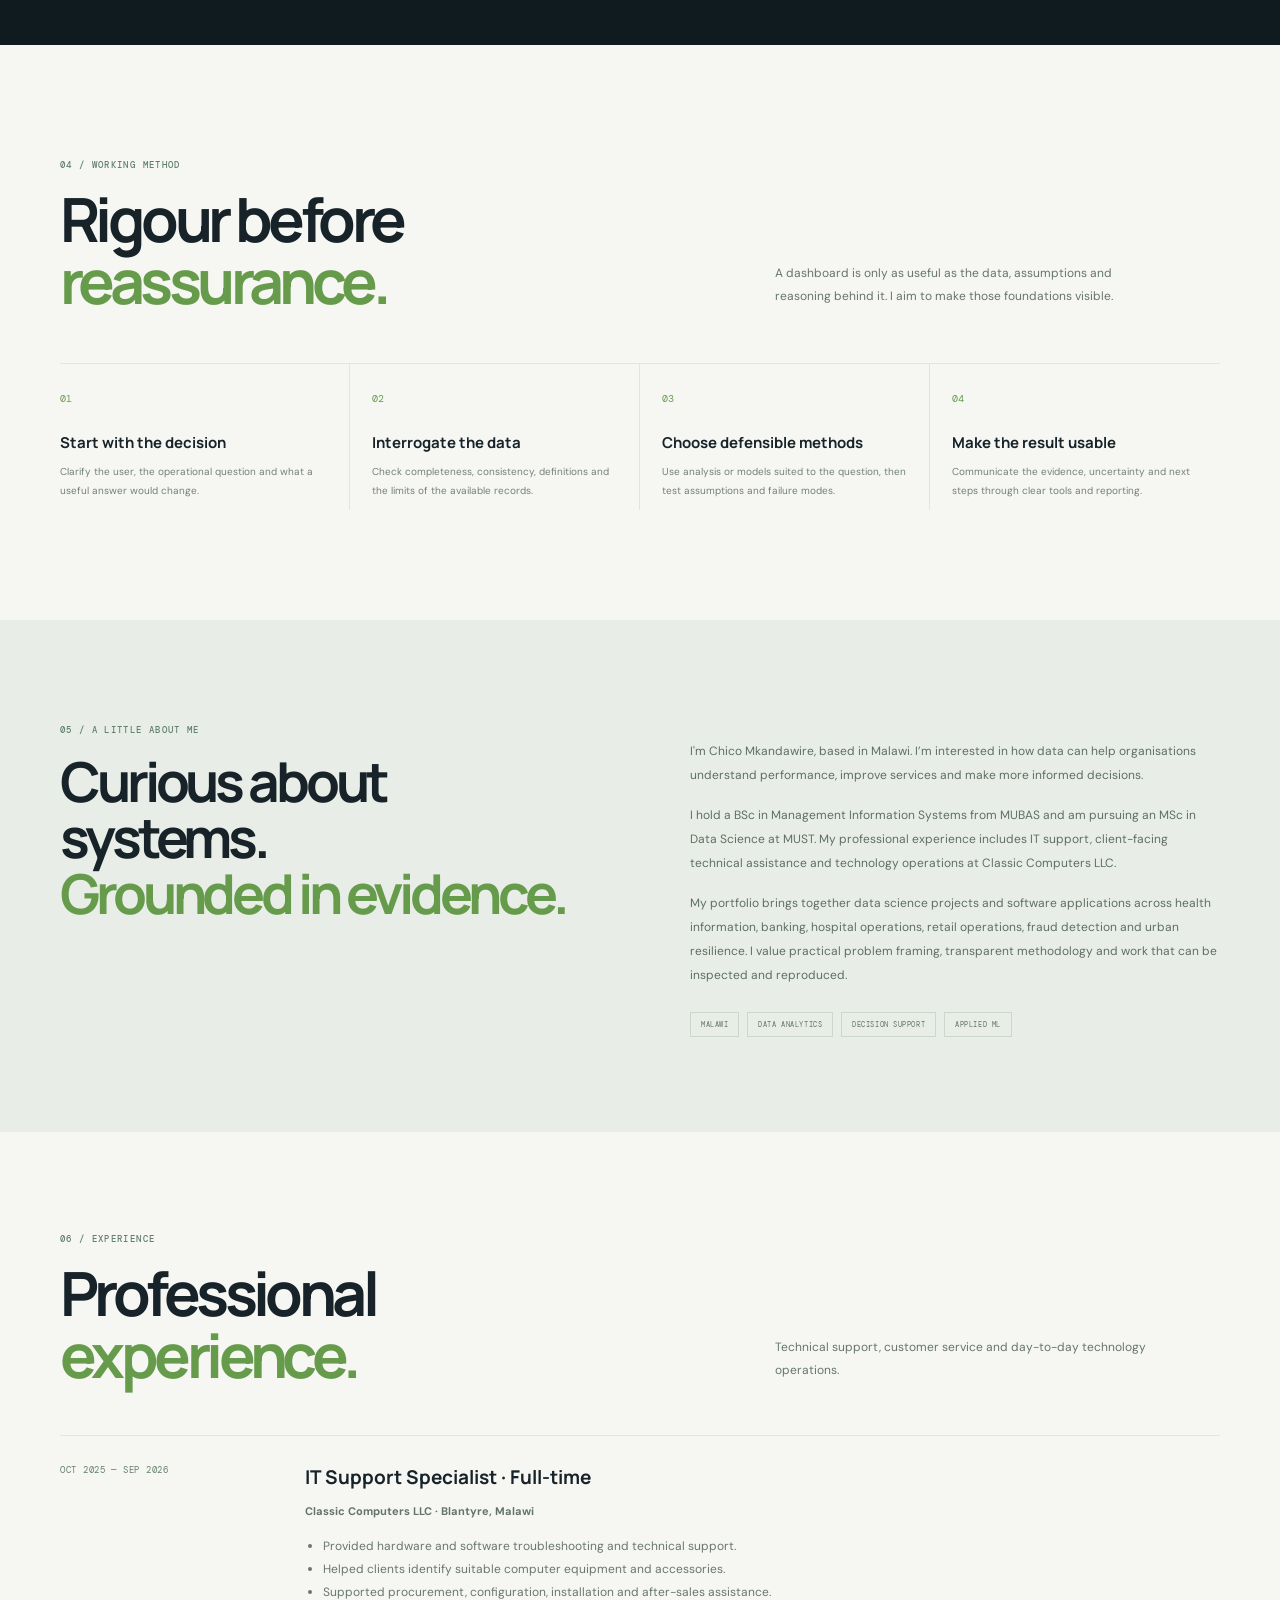
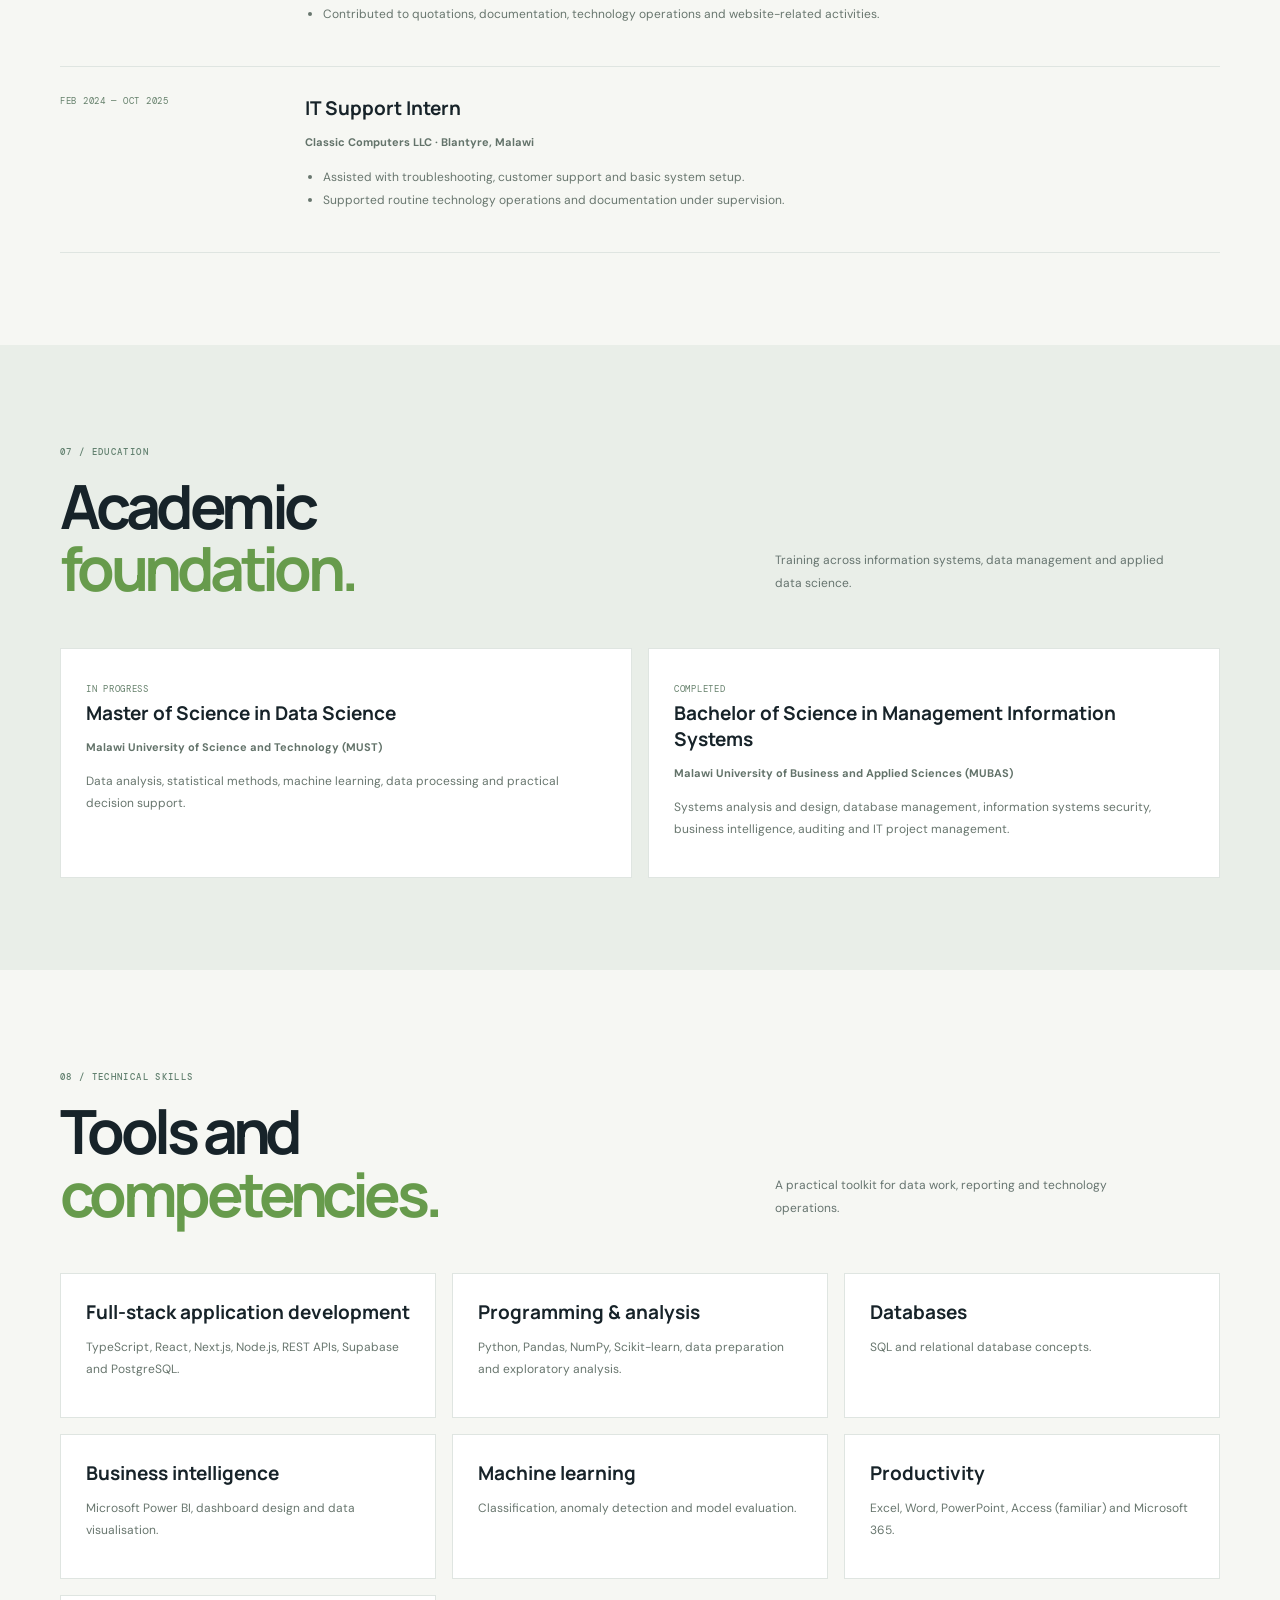
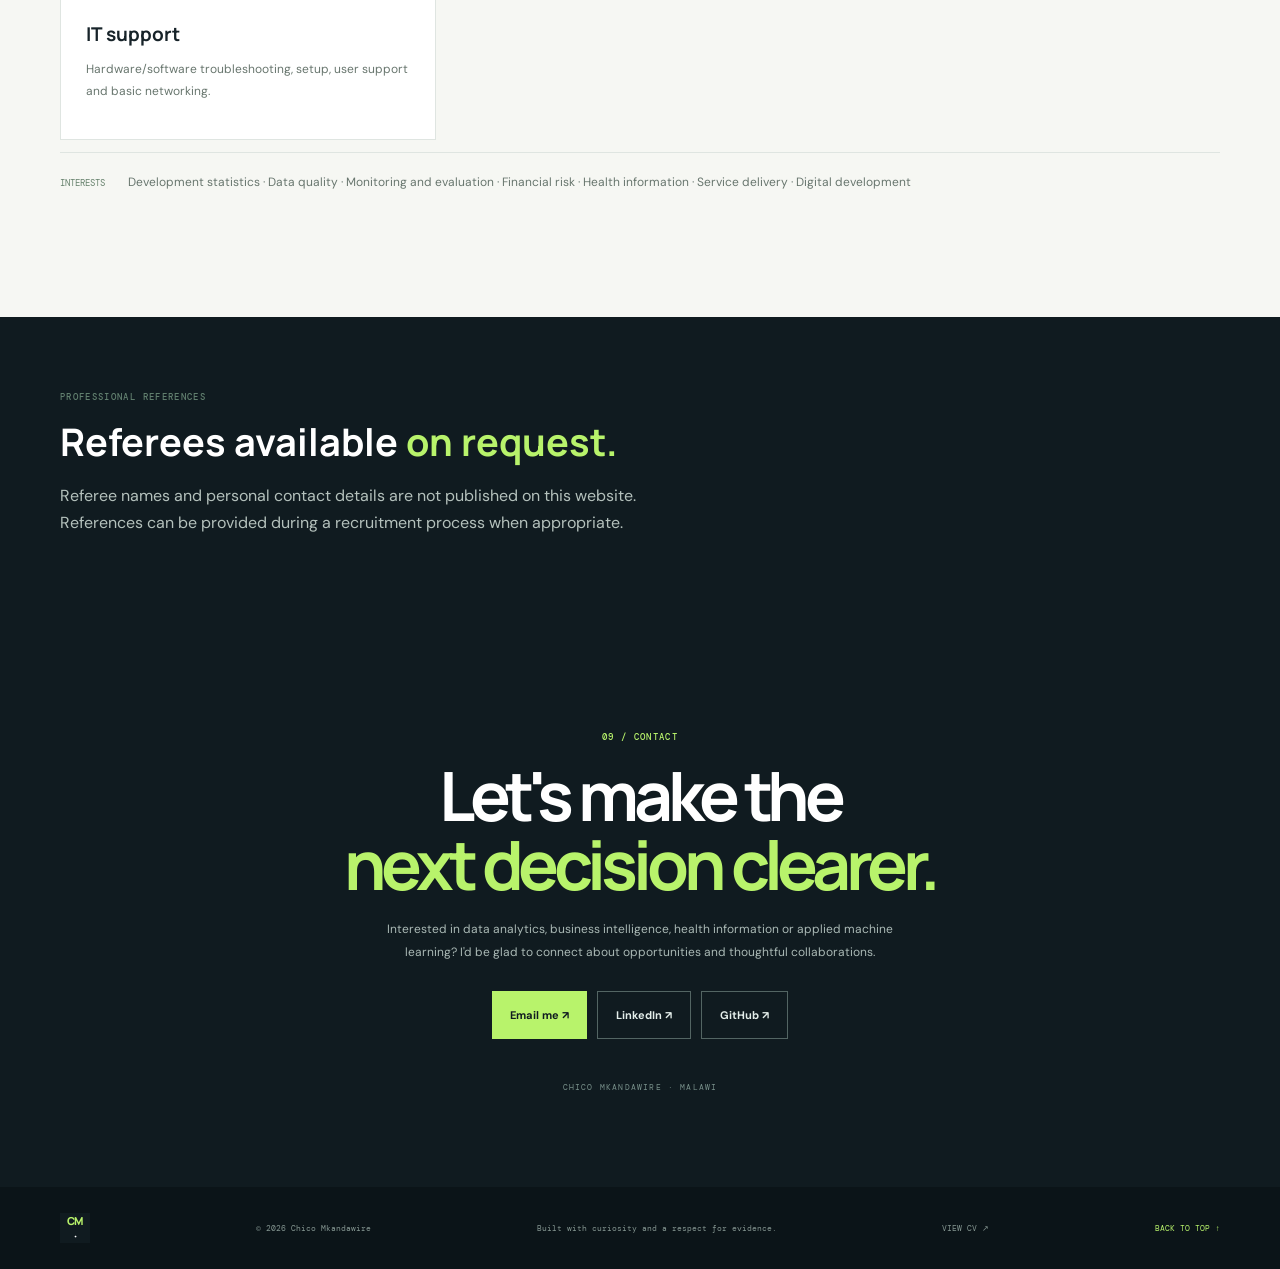
==== commit 76d4a065: "Broaden portfolio profile and skills for software engineering" ====
--- a/index.html
+++ b/index.html
@@ -7,12 +7,12 @@
   <link rel="canonical" href="https://mkandawirechico.github.io/Mywebsite/">
   <meta property="og:url" content="https://mkandawirechico.github.io/Mywebsite/">
   <meta property="og:title" content="Chico Mkandawire — Software, Data & Decision Intelligence">
-  <meta property="og:description" content="Chico Mkandawire — data analytics, business intelligence and applied machine learning portfolio. Selected projects in health systems, banking, hospital operations, credit risk and medicine supply.">
+  <meta property="og:description" content="Chico Mkandawire — software and data portfolio featuring full-stack applications, analytics, machine learning and decision-support projects across business, health, finance and civic technology.">
   <meta property="og:type" content="website">
   <meta name="twitter:card" content="summary">
   <meta name="twitter:title" content="Chico Mkandawire — Software, Data & Decision Intelligence">
-  <meta name="twitter:description" content="Chico Mkandawire — data analytics, business intelligence and applied machine learning portfolio. Selected projects in health systems, banking, hospital operations, credit risk and medicine supply.">
-  <meta name="description" content="Chico Mkandawire — data analytics, business intelligence and applied machine learning portfolio. Selected projects in health systems, banking, hospital operations, credit risk and medicine supply.">
+  <meta name="twitter:description" content="Chico Mkandawire — software and data portfolio featuring full-stack applications, analytics, machine learning and decision-support projects across business, health, finance and civic technology.">
+  <meta name="description" content="Chico Mkandawire — software and data portfolio featuring full-stack applications, analytics, machine learning and decision-support projects across business, health, finance and civic technology.">
   <meta name="theme-color" content="#101820">
   <title>Chico Mkandawire — Software, Data & Decision Intelligence</title>
   <link rel="preconnect" href="https://fonts.googleapis.com">
@@ -221,7 +221,7 @@
 
     <section class="capabilities-section" id="capabilities">
       <div class="container">
-        <div class="section-head light-head"><div><p class="section-kicker">02 / CAPABILITIES</p><h2>Across the<br><em>product & analytics lifecycle.</em></h2></div><p>My work connects technical analysis with the practical needs of people who have to interpret results and make decisions.</p></div>
+        <div class="section-head light-head"><div><p class="section-kicker">03 / CAPABILITIES</p><h2>Across the<br><em>product & analytics lifecycle.</em></h2></div><p>My work connects technical analysis with the practical needs of people who have to interpret results and make decisions.</p></div>
         <div class="capability-grid">
           <article><span>01</span><div class="cap-icon">⌁</div><h3>Data engineering<br>& quality</h3><p>Cleaning, validation, transformation, data contracts and reproducible pipelines.</p><small>PYTHON · PANDAS · SQL</small></article>
           <article><span>02</span><div class="cap-icon">▥</div><h3>Analytics &<br>business intelligence</h3><p>Exploratory analysis, KPI design, operational reporting and interactive dashboards.</p><small>POWER BI · STREAMLIT · VISUALISATION</small></article>
@@ -232,7 +232,7 @@
     </section>
 
     <section class="method-section container" id="method">
-      <div class="section-head"><div><p class="section-kicker">03 / WORKING METHOD</p><h2>Rigour before<br><em>reassurance.</em></h2></div><p>A dashboard is only as useful as the data, assumptions and reasoning behind it. I aim to make those foundations visible.</p></div>
+      <div class="section-head"><div><p class="section-kicker">04 / WORKING METHOD</p><h2>Rigour before<br><em>reassurance.</em></h2></div><p>A dashboard is only as useful as the data, assumptions and reasoning behind it. I aim to make those foundations visible.</p></div>
       <div class="method-steps">
         <article><span>01</span><div><h3>Start with the decision</h3><p>Clarify the user, the operational question and what a useful answer would change.</p></div></article>
         <article><span>02</span><div><h3>Interrogate the data</h3><p>Check completeness, consistency, definitions and the limits of the available records.</p></div></article>
@@ -243,18 +243,18 @@
 
     <section class="about-section" id="about">
       <div class="container about-grid">
-        <div><p class="section-kicker">04 / A LITTLE ABOUT ME</p><h2>Curious about systems.<br><em>Grounded in evidence.</em></h2></div>
+        <div><p class="section-kicker">05 / A LITTLE ABOUT ME</p><h2>Curious about systems.<br><em>Grounded in evidence.</em></h2></div>
         <div class="about-copy"><p>I'm Chico Mkandawire, based in Malawi. I’m interested in how data can help organisations understand performance, improve services and make more informed decisions.</p><p>I hold a BSc in Management Information Systems from MUBAS and am pursuing an MSc in Data Science at MUST. My professional experience includes IT support, client-facing technical assistance and technology operations at Classic Computers LLC.</p><p>My portfolio brings together data science projects and software applications across health information, banking, hospital operations, retail operations, fraud detection and urban resilience. I value practical problem framing, transparent methodology and work that can be inspected and reproduced.</p><div class="about-tags"><span>MALAWI</span><span>DATA ANALYTICS</span><span>DECISION SUPPORT</span><span>APPLIED ML</span></div></div>
       </div>
     </section>
 
-    <section class="profile-section" id="experience"><div class="container"><div class="section-head"><div><p class="section-kicker">05 / EXPERIENCE</p><h2>Professional<br><em>experience.</em></h2></div><p>Technical support, customer service and day-to-day technology operations.</p></div><div class="timeline"><article><time>OCT 2025 — SEP 2026</time><div><h3>IT Support Specialist · Full-time</h3><b>Classic Computers LLC · Blantyre, Malawi</b><ul><li>Provided hardware and software troubleshooting and technical support.</li><li>Helped clients identify suitable computer equipment and accessories.</li><li>Supported procurement, configuration, installation and after-sales assistance.</li><li>Contributed to quotations, documentation, technology operations and website-related activities.</li></ul></div></article><article><time>FEB 2024 — OCT 2025</time><div><h3>IT Support Intern</h3><b>Classic Computers LLC · Blantyre, Malawi</b><ul><li>Assisted with troubleshooting, customer support and basic system setup.</li><li>Supported routine technology operations and documentation under supervision.</li></ul></div></article></div></div></section>
-<section class="profile-section profile-alt" id="education"><div class="container"><div class="section-head"><div><p class="section-kicker">06 / EDUCATION</p><h2>Academic<br><em>foundation.</em></h2></div><p>Training across information systems, data management and applied data science.</p></div><div class="education-grid"><article><small>IN PROGRESS</small><h3>Master of Science in Data Science</h3><b>Malawi University of Science and Technology (MUST)</b><p>Data analysis, statistical methods, machine learning, data processing and practical decision support.</p></article><article><small>COMPLETED</small><h3>Bachelor of Science in Management Information Systems</h3><b>Malawi University of Business and Applied Sciences (MUBAS)</b><p>Systems analysis and design, database management, information systems security, business intelligence, auditing and IT project management.</p></article></div></div></section>
-<section class="profile-section" id="skills"><div class="container"><div class="section-head"><div><p class="section-kicker">07 / TECHNICAL SKILLS</p><h2>Tools and<br><em>competencies.</em></h2></div><p>A practical toolkit for data work, reporting and technology operations.</p></div><div class="skills-grid"><article><h3>Programming & analysis</h3><p>Python, Pandas, NumPy, Scikit-learn, data preparation and exploratory analysis.</p></article><article><h3>Databases</h3><p>SQL and relational database concepts.</p></article><article><h3>Business intelligence</h3><p>Microsoft Power BI, dashboard design and data visualisation.</p></article><article><h3>Machine learning</h3><p>Classification, anomaly detection and model evaluation.</p></article><article><h3>Productivity</h3><p>Excel, Word, PowerPoint, Access (familiar) and Microsoft 365.</p></article><article><h3>IT support</h3><p>Hardware/software troubleshooting, setup, user support and basic networking.</p></article></div><p class="interest-line"><b>INTERESTS</b> Development statistics · Data quality · Monitoring and evaluation · Financial risk · Health information · Service delivery · Digital development</p></div></section>
+    <section class="profile-section" id="experience"><div class="container"><div class="section-head"><div><p class="section-kicker">06 / EXPERIENCE</p><h2>Professional<br><em>experience.</em></h2></div><p>Technical support, customer service and day-to-day technology operations.</p></div><div class="timeline"><article><time>OCT 2025 — SEP 2026</time><div><h3>IT Support Specialist · Full-time</h3><b>Classic Computers LLC · Blantyre, Malawi</b><ul><li>Provided hardware and software troubleshooting and technical support.</li><li>Helped clients identify suitable computer equipment and accessories.</li><li>Supported procurement, configuration, installation and after-sales assistance.</li><li>Contributed to quotations, documentation, technology operations and website-related activities.</li></ul></div></article><article><time>FEB 2024 — OCT 2025</time><div><h3>IT Support Intern</h3><b>Classic Computers LLC · Blantyre, Malawi</b><ul><li>Assisted with troubleshooting, customer support and basic system setup.</li><li>Supported routine technology operations and documentation under supervision.</li></ul></div></article></div></div></section>
+<section class="profile-section profile-alt" id="education"><div class="container"><div class="section-head"><div><p class="section-kicker">07 / EDUCATION</p><h2>Academic<br><em>foundation.</em></h2></div><p>Training across information systems, data management and applied data science.</p></div><div class="education-grid"><article><small>IN PROGRESS</small><h3>Master of Science in Data Science</h3><b>Malawi University of Science and Technology (MUST)</b><p>Data analysis, statistical methods, machine learning, data processing and practical decision support.</p></article><article><small>COMPLETED</small><h3>Bachelor of Science in Management Information Systems</h3><b>Malawi University of Business and Applied Sciences (MUBAS)</b><p>Systems analysis and design, database management, information systems security, business intelligence, auditing and IT project management.</p></article></div></div></section>
+<section class="profile-section" id="skills"><div class="container"><div class="section-head"><div><p class="section-kicker">08 / TECHNICAL SKILLS</p><h2>Tools and<br><em>competencies.</em></h2></div><p>A practical toolkit for data work, reporting and technology operations.</p></div><div class="skills-grid"><article><h3>Full-stack application development</h3><p>TypeScript, React, Next.js, Node.js, REST APIs, Supabase and PostgreSQL.</p></article><article><h3>Programming & analysis</h3><p>Python, Pandas, NumPy, Scikit-learn, data preparation and exploratory analysis.</p></article><article><h3>Databases</h3><p>SQL and relational database concepts.</p></article><article><h3>Business intelligence</h3><p>Microsoft Power BI, dashboard design and data visualisation.</p></article><article><h3>Machine learning</h3><p>Classification, anomaly detection and model evaluation.</p></article><article><h3>Productivity</h3><p>Excel, Word, PowerPoint, Access (familiar) and Microsoft 365.</p></article><article><h3>IT support</h3><p>Hardware/software troubleshooting, setup, user support and basic networking.</p></article></div><p class="interest-line"><b>INTERESTS</b> Development statistics · Data quality · Monitoring and evaluation · Financial risk · Health information · Service delivery · Digital development</p></div></section>
 <section class="references-band"><div class="container"><p class="section-kicker">PROFESSIONAL REFERENCES</p><h2>Referees available <em>on request.</em></h2><p>Referee names and personal contact details are not published on this website. References can be provided during a recruitment process when appropriate.</p></div></section>
 <section class="contact-section" id="contact">
       <div class="container contact-inner">
-        <p class="section-kicker">08 / CONTACT</p><h2>Let's make the<br><em>next decision clearer.</em></h2>
+        <p class="section-kicker">09 / CONTACT</p><h2>Let's make the<br><em>next decision clearer.</em></h2>
         <p>Interested in data analytics, business intelligence, health information or applied machine learning? I'd be glad to connect about opportunities and thoughtful collaborations.</p>
         <div class="contact-actions"><a class="button button-accent" href="mailto:chicomkandawire0@gmail.com">Email me ↗</a><a class="button button-outline" href="https://www.linkedin.com/in/chicomkandawire" target="_blank" rel="noopener noreferrer">LinkedIn ↗</a><a class="button button-outline" href="https://github.com/MkandawireChico" target="_blank" rel="noopener noreferrer">GitHub ↗</a></div>
         <span class="contact-location">CHICO MKANDAWIRE · MALAWI</span>
--- a/styles.css
+++ b/styles.css
@@ -304,3 +304,19 @@
 .profile-section{padding:92px 0}.profile-alt{background:#e9eee8}.timeline{border-top:1px solid var(--line)}.timeline article{display:grid;grid-template-columns:210px 1fr;gap:35px;padding:28px 0;border-bottom:1px solid var(--line)}.timeline time,.education-grid small{font:9px var(--mono);letter-spacing:.08em;color:#66816c}.timeline h3,.education-grid h3,.skills-grid h3{font:700 19px var(--font-head);margin:0 0 7px}.timeline b,.education-grid b{font-size:11px;color:#63736a}.timeline ul{font-size:12px;line-height:1.9;color:#68766e;padding-left:18px}.education-grid,.skills-grid{display:grid;grid-template-columns:repeat(2,1fr);gap:16px}.education-grid article,.skills-grid article{background:white;border:1px solid var(--line);padding:25px}.education-grid p,.skills-grid p{font-size:12px;color:#68766e;line-height:1.8}.skills-grid{grid-template-columns:repeat(3,1fr)}.interest-line{font-size:12px;color:#68766e;padding:20px 0;border-top:1px solid var(--line)}.interest-line b{font:9px var(--mono);color:#66816c;margin-right:20px}.references-band{background:var(--dark);color:white;padding:65px 0}.references-band h2{font:700 38px var(--font-head);margin:12px 0}.references-band h2 em{color:var(--mint);font-style:normal}.references-band p:last-child{color:#b4c1bc;max-width:620px}.cv-page{background:#e9eee8;color:#1d2a2b}.cv-toolbar{max-width:900px;margin:20px auto;display:flex;justify-content:space-between}.cv-toolbar button{background:var(--dark);color:white;padding:12px 18px;border:0}.cv-document{max-width:900px;margin:0 auto 40px;padding:55px 65px;background:white;box-shadow:0 15px 50px #1d352414}.cv-document header{display:flex;justify-content:space-between;gap:25px;border-bottom:3px solid #8dbd66;padding-bottom:22px}.cv-document h1{font:800 36px var(--font-head);margin:8px 0}.cv-document header small{font:9px var(--mono);letter-spacing:.15em;color:#62845e}.cv-document address{text-align:right;font:10px/1.8 var(--font-body);font-style:normal}.cv-document a{color:#426f4c}.cv-document section{padding:16px 0;border-bottom:1px solid #e5ebe5}.cv-document h2{font:800 13px var(--font-head);color:#3c6d46;text-transform:uppercase;margin:0 0 9px}.cv-document h3{font:700 11px var(--font-head);margin:12px 0 3px}.cv-document time{float:right;font:9px var(--font-body);color:#65736b}.cv-document p,.cv-document li,.cv-document b{font:10px/1.65 var(--font-body);color:#46564e}.cv-document ul{padding-left:17px}.cv-document footer{text-align:center;padding-top:13px;font:8px var(--mono);letter-spacing:.08em;color:#718078}@media(max-width:760px){.timeline article,.education-grid,.skills-grid{grid-template-columns:1fr}.cv-document{margin:0 10px;padding:28px 22px}.cv-document header{display:block}.cv-document address{text-align:left;margin-top:15px}.cv-toolbar{margin:15px}}@media print{@page{size:A4;margin:13mm}.cv-page{background:white}.cv-toolbar{display:none}.cv-document{max-width:none;margin:0;padding:0;box-shadow:none}.cv-document section{break-inside:avoid}.cv-document p,.cv-document li{font-size:9pt}.cv-document h1{font-size:30px}}
 /* Detailed project case studies */
 .case-page{background:#f4f6f1;color:#1d2a2b}.case-wrap{width:min(100% - 48px,980px);margin-inline:auto}.case-nav{height:68px;padding:0 max(24px,calc((100vw - 980px)/2));display:flex;align-items:center;justify-content:space-between;border-bottom:1px solid #dce4dc;background:#f4f6f1}.case-nav a{font:700 11px var(--font-body);color:#284533;text-decoration:none}.case-nav span,.case-kicker{font:9px var(--mono);letter-spacing:.13em;color:#6b876e}.case-hero{background:#142522;color:#fff;padding:84px 0 76px}.case-hero h1{font:800 clamp(40px,7vw,72px)/1.02 var(--font-head);letter-spacing:-.065em;max-width:850px;margin:18px 0}.case-subtitle{font-size:17px;line-height:1.7;color:#c2d0c8;max-width:680px}.case-links{display:flex;gap:12px;flex-wrap:wrap;margin-top:28px}.case-button,.case-outline{display:inline-flex;align-items:center;padding:13px 18px;text-decoration:none;font:700 11px var(--font-body);border:1px solid #92bb75}.case-button{background:#a9d17f;color:#15251f}.case-outline{color:#d9e6dc;border-color:#53695d}.case-main{padding-top:52px;padding-bottom:50px}.case-intro{padding:10px 0 45px;border-bottom:1px solid #dce4dc}.case-intro h2{font:700 clamp(24px,4vw,37px)/1.2 var(--font-head);letter-spacing:-.04em;max-width:840px;margin:14px 0}.case-intro>p:last-child,.case-section>p:not(.case-kicker){font-size:14px;line-height:1.9;color:#596a60;max-width:850px}.case-section{padding:44px 0;border-bottom:1px solid #dce4dc}.case-section h2,.case-end h2{font:700 clamp(26px,4vw,38px)/1.12 var(--font-head);letter-spacing:-.045em;margin:12px 0 20px}.case-steps{border-top:1px solid #dce4dc}.case-step{display:grid;grid-template-columns:48px 1fr;gap:18px;padding:22px 0;border-bottom:1px solid #dce4dc}.case-step>span{font:11px var(--mono);color:#6e9569;padding-top:4px}.case-step h3{font:700 18px var(--font-head);margin:0 0 8px}.case-step p,.case-finding p{font-size:13px;line-height:1.85;color:#596a60;margin:0;max-width:850px}.case-metrics{display:grid;grid-template-columns:repeat(4,1fr);gap:12px;margin:25px 0}.case-metric{background:#fff;border:1px solid #dce4dc;padding:20px;min-height:112px;display:flex;flex-direction:column;justify-content:space-between}.case-metric strong{font:800 clamp(23px,3vw,34px) var(--font-head);letter-spacing:-.05em;color:#315d3d}.case-metric span{font-size:10px;line-height:1.5;color:#6b7971}.case-finding{background:#e7eee5;padding:22px 24px;margin-top:16px}.case-finding b{font:9px var(--mono);letter-spacing:.1em;color:#527b52;display:block;margin-bottom:9px}.case-gallery{display:grid;grid-template-columns:repeat(2,minmax(0,1fr));gap:18px}.case-gallery figure{margin:0;background:#fff;border:1px solid #dce4dc;padding:10px}.case-gallery img{display:block;width:100%;height:auto;object-fit:contain}.case-gallery figcaption{font-size:10px;color:#68776e;padding:10px 3px 3px}.case-tools{font-size:13px;line-height:1.9;color:#395b40}.case-limit{background:#e9eee8;padding:32px;margin-top:38px;border:0}.case-limit p:last-child{max-width:900px}.case-end{padding:48px 0 12px}.case-end>p{font-size:13px;color:#68776e}.case-end .case-outline{color:#355640;border-color:#9daf9d}.case-footer{border-top:1px solid #dce4dc;padding:25px;text-align:center;font:9px var(--mono);letter-spacing:.1em;color:#78857c}.case-footer a{color:#426b49;text-decoration:none}@media(max-width:700px){.case-wrap{width:min(100% - 32px,980px)}.case-nav{padding:0 16px}.case-nav span{display:none}.case-hero{padding:58px 0}.case-subtitle{font-size:15px}.case-metrics{grid-template-columns:repeat(2,1fr)}.case-gallery{grid-template-columns:1fr}.case-section{padding:32px 0}.case-limit{padding:24px 18px}}
+
+
+/* Software projects in active development */
+.in-progress-section{padding:92px 0;background:#e9eee8}
+.progress-grid{display:grid;grid-template-columns:repeat(2,minmax(0,1fr));gap:18px}
+.progress-card{background:#fff;border:1px solid #dce4dc;padding:30px;display:flex;flex-direction:column;min-height:300px}
+.progress-card-top{display:flex;align-items:center;justify-content:space-between;gap:12px;flex-wrap:wrap}
+.progress-index{font:8px var(--mono);letter-spacing:.1em;color:#718078}
+.progress-status{font:8px var(--mono);letter-spacing:.07em;color:#826a3f;background:#f4efe3;border:1px solid #e8ddc8;padding:6px 8px}
+.progress-card h3{font:700 26px/1.15 var(--font-head);letter-spacing:-.045em;margin:24px 0 12px;color:#1d2a2b}
+.progress-question{font-size:12px;line-height:1.75;font-weight:700;color:#34453e;margin:0 0 10px}
+.progress-description{font-size:11px;line-height:1.9;color:#6d7a73;margin:0 0 18px}
+.progress-tags{display:flex;flex-wrap:wrap;gap:7px;margin-top:auto}
+.progress-tags span{font:8px var(--mono);letter-spacing:.03em;color:#526b58;background:#edf2eb;padding:7px 9px}
+.progress-note{font:8px var(--mono);letter-spacing:.04em;color:#839087;border-top:1px solid #e6ebe6;padding-top:13px;margin:18px 0 0}
+@media(max-width:700px){.in-progress-section{padding:68px 0}.progress-grid{grid-template-columns:1fr}.progress-card{padding:25px 22px;min-height:0}.progress-card h3{font-size:24px}}
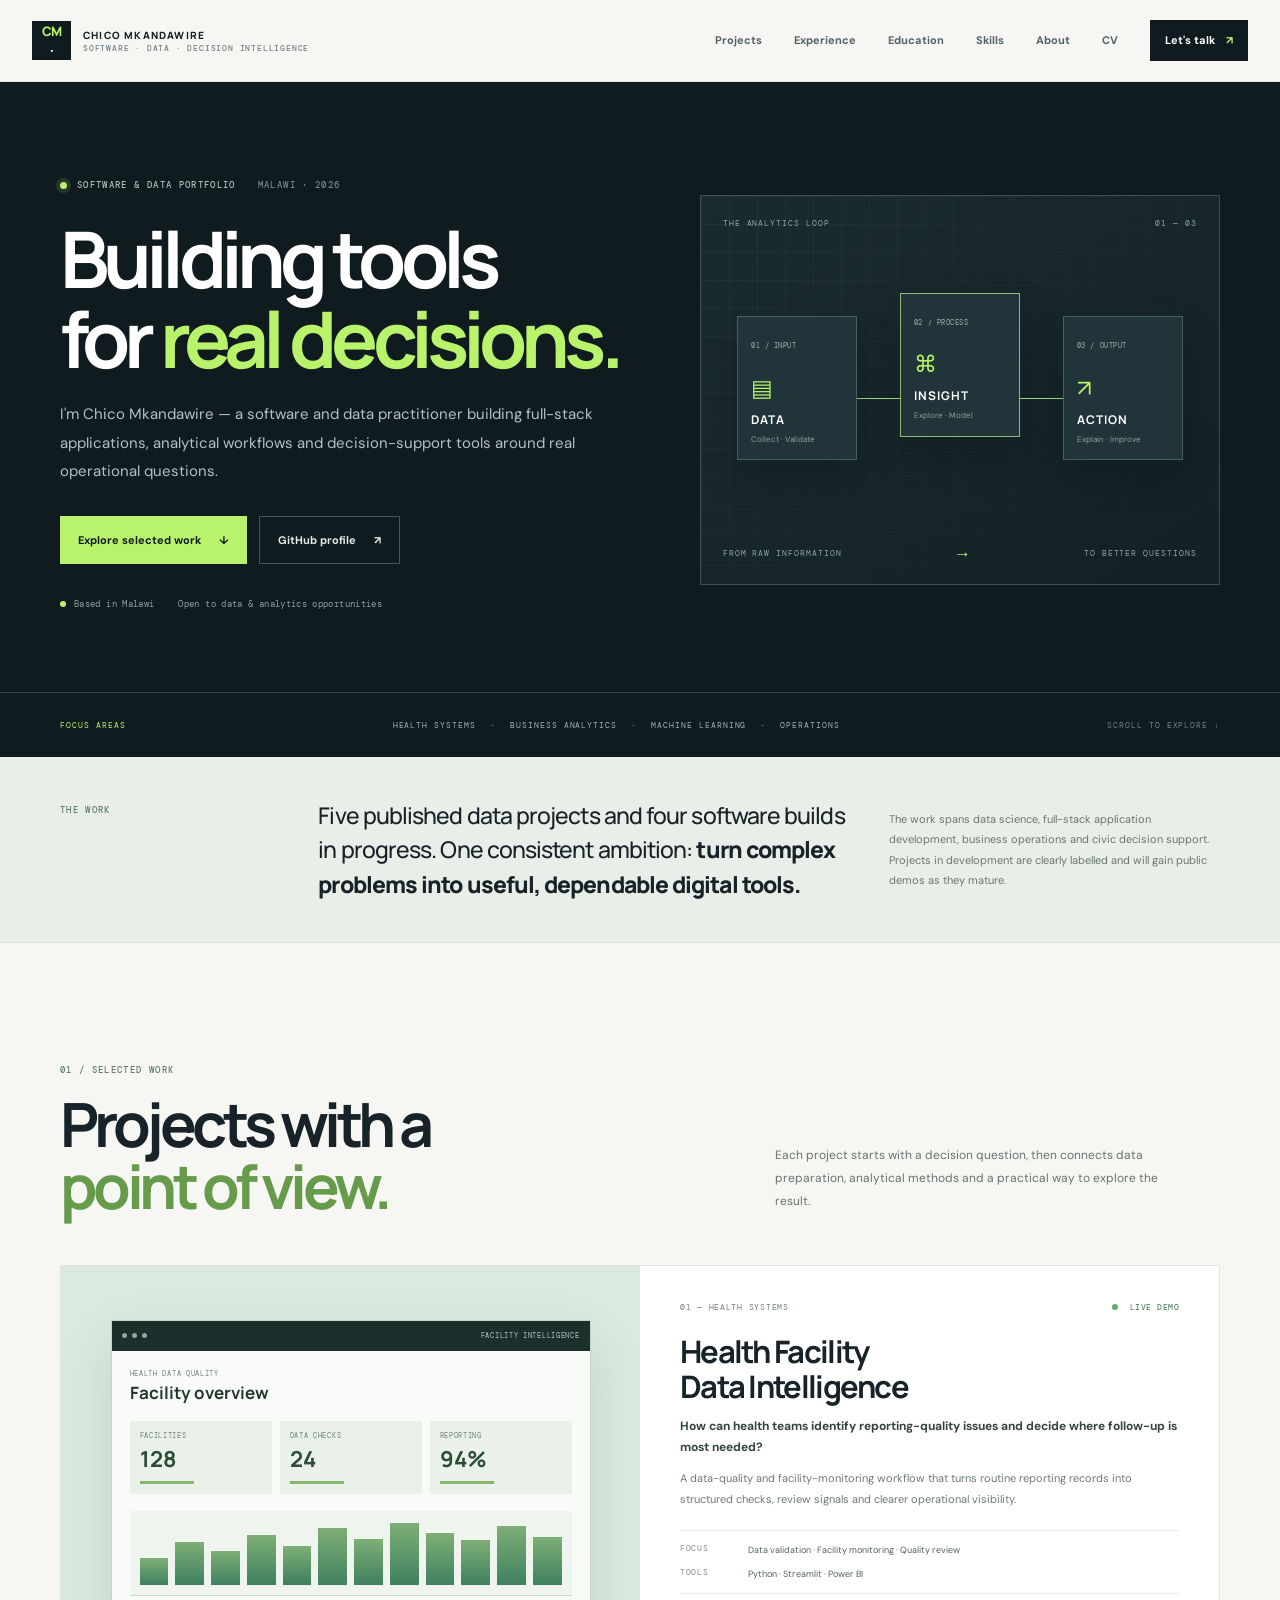
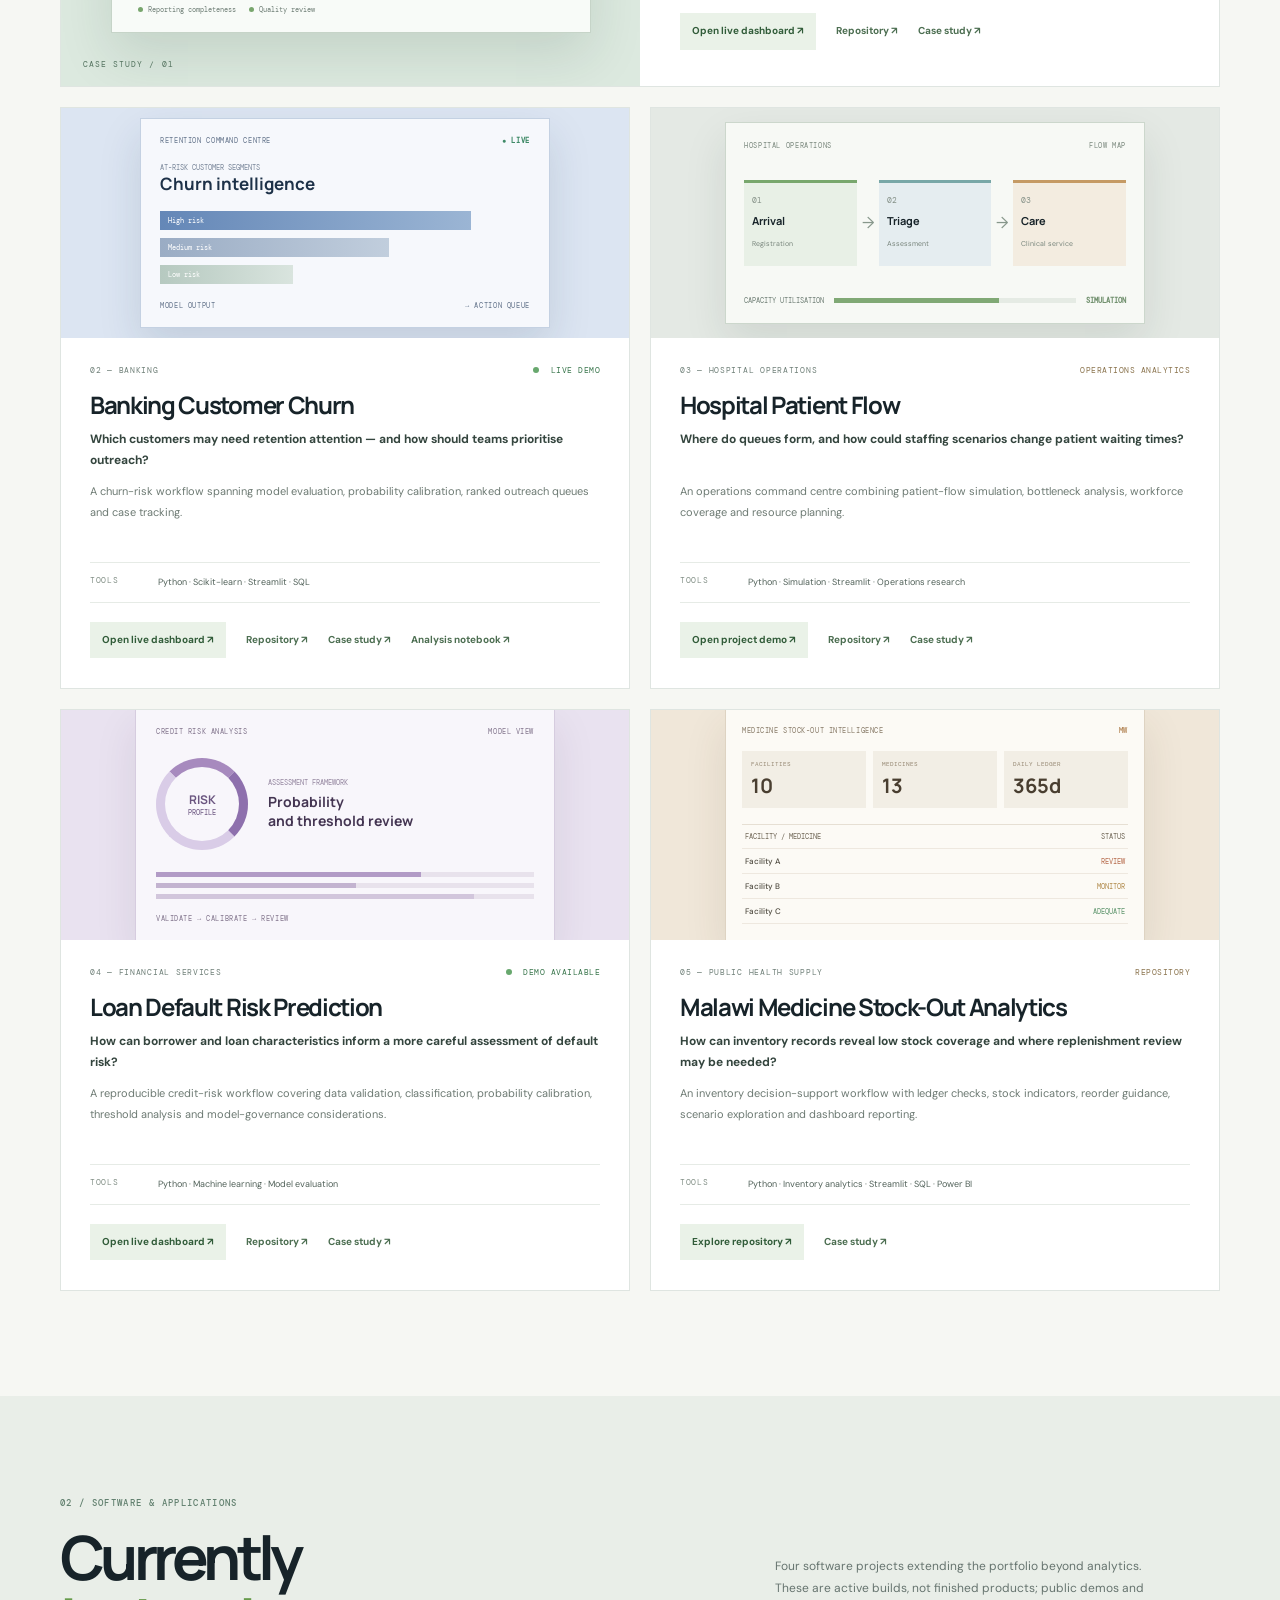
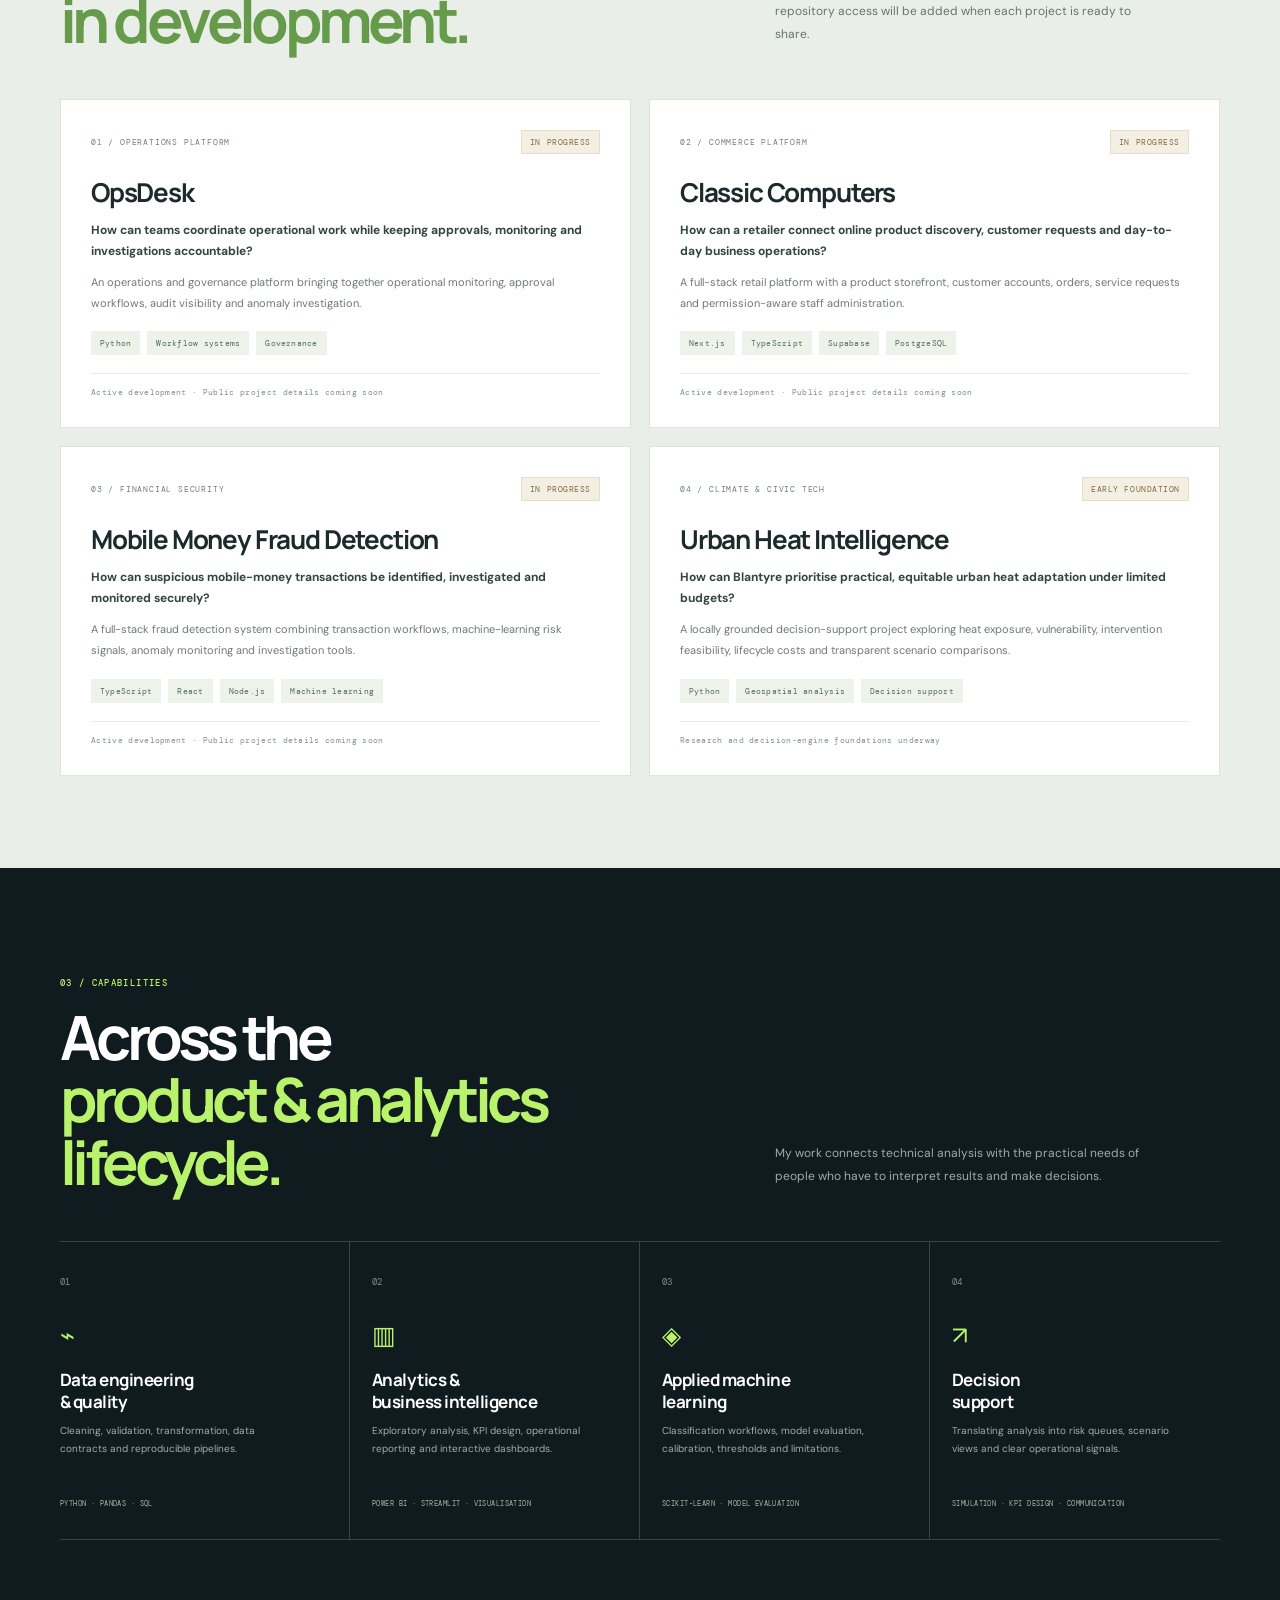
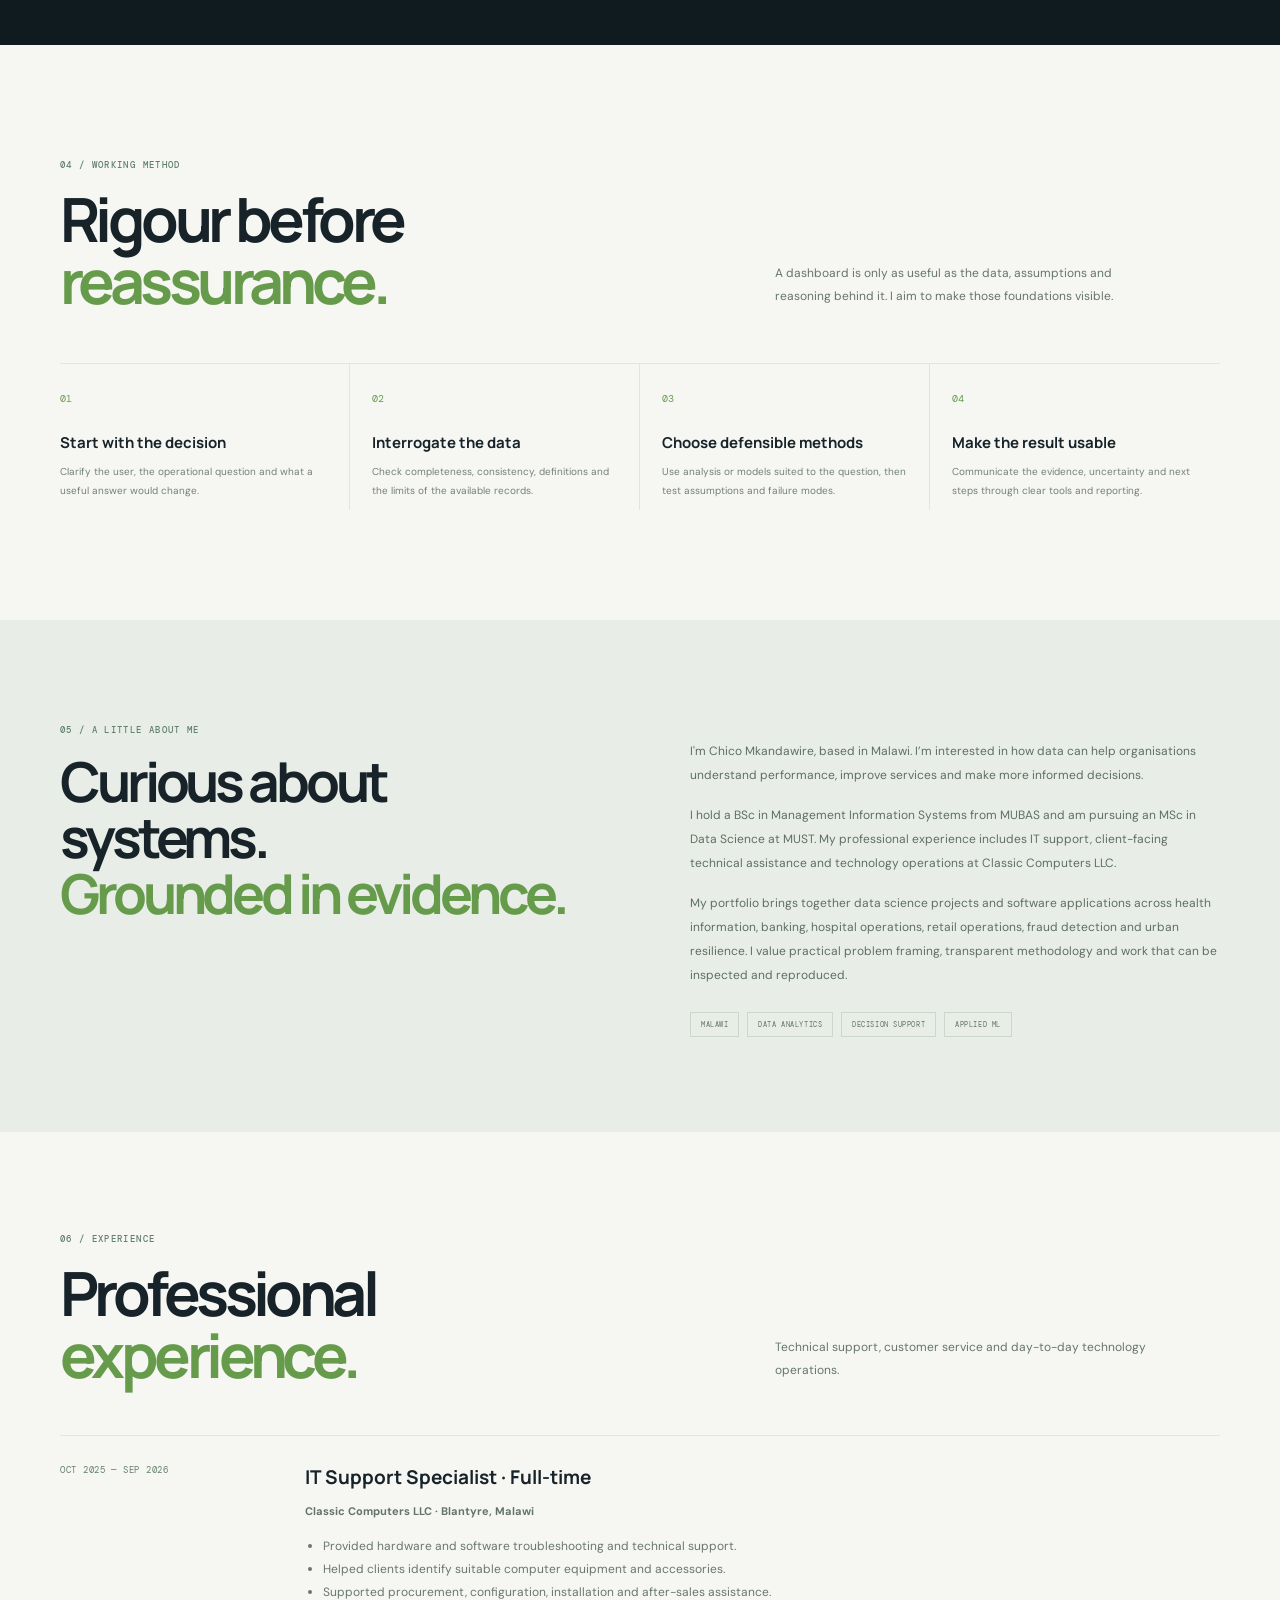
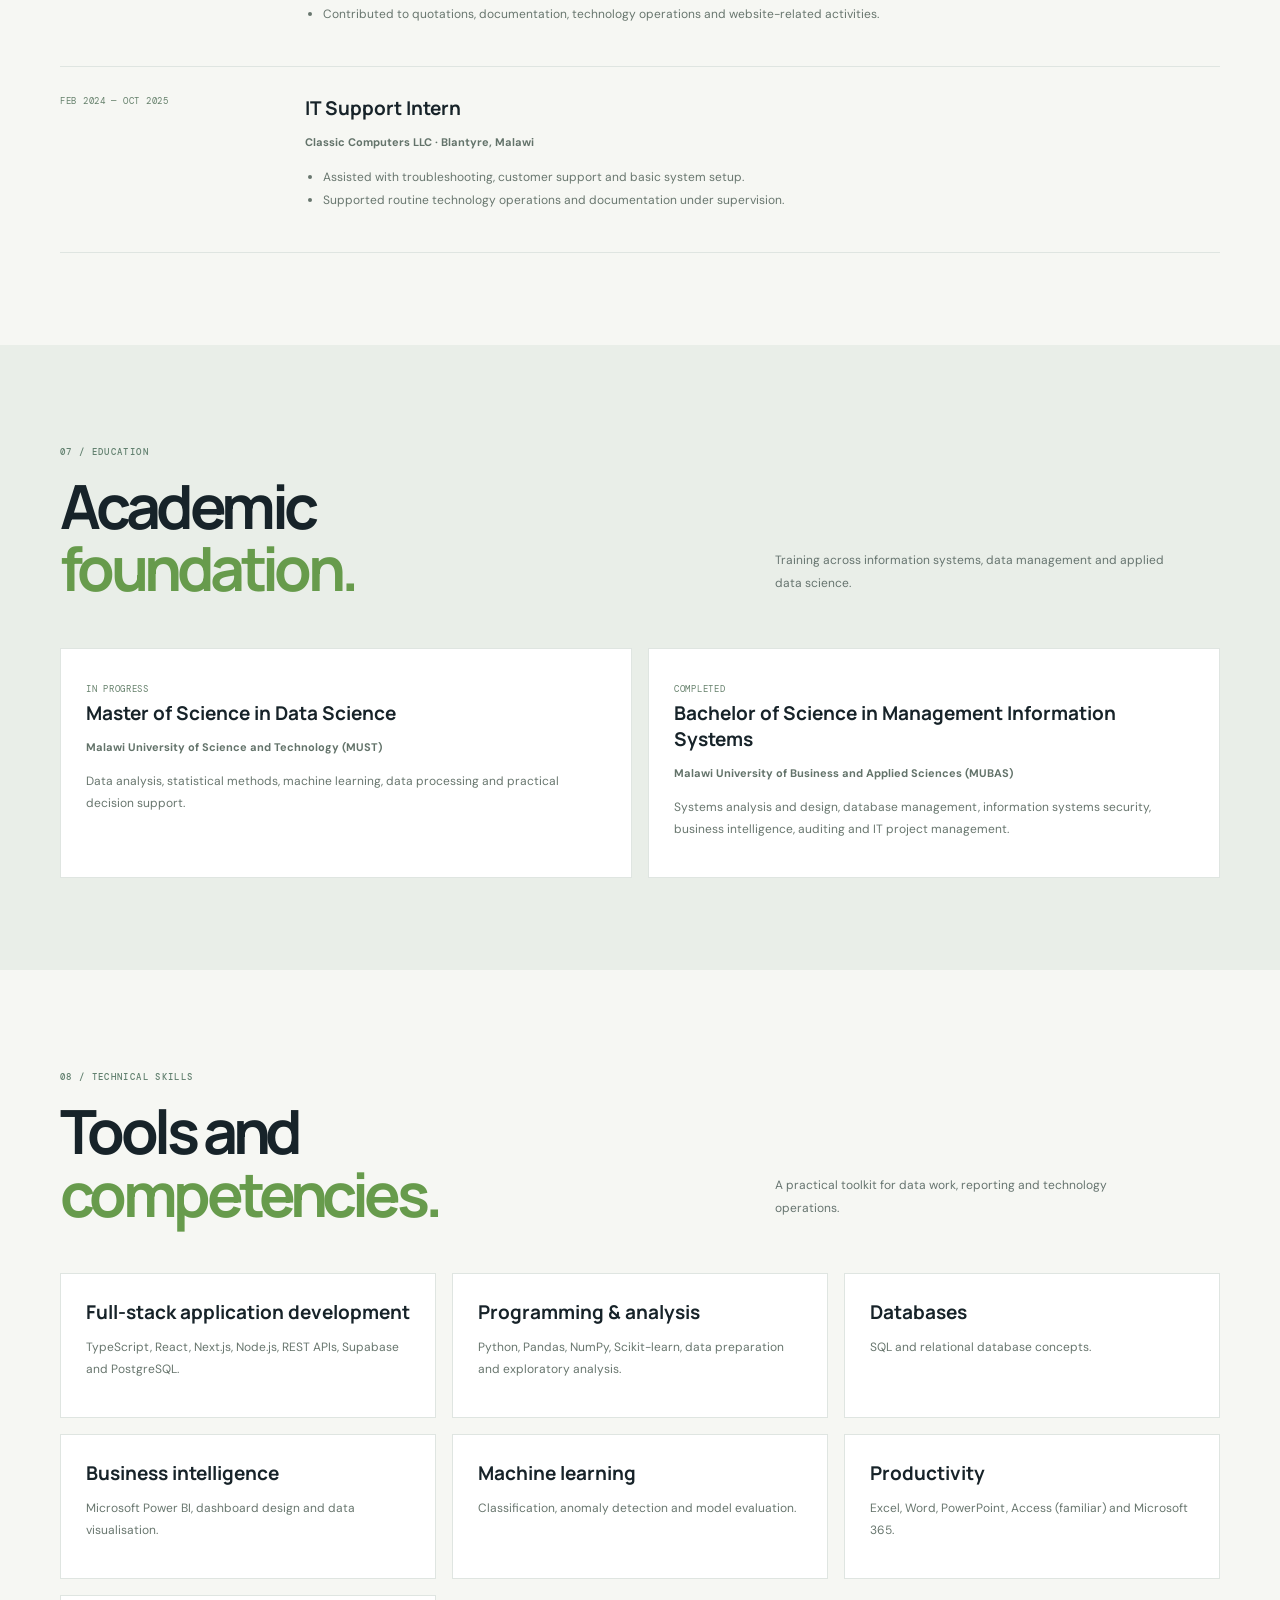
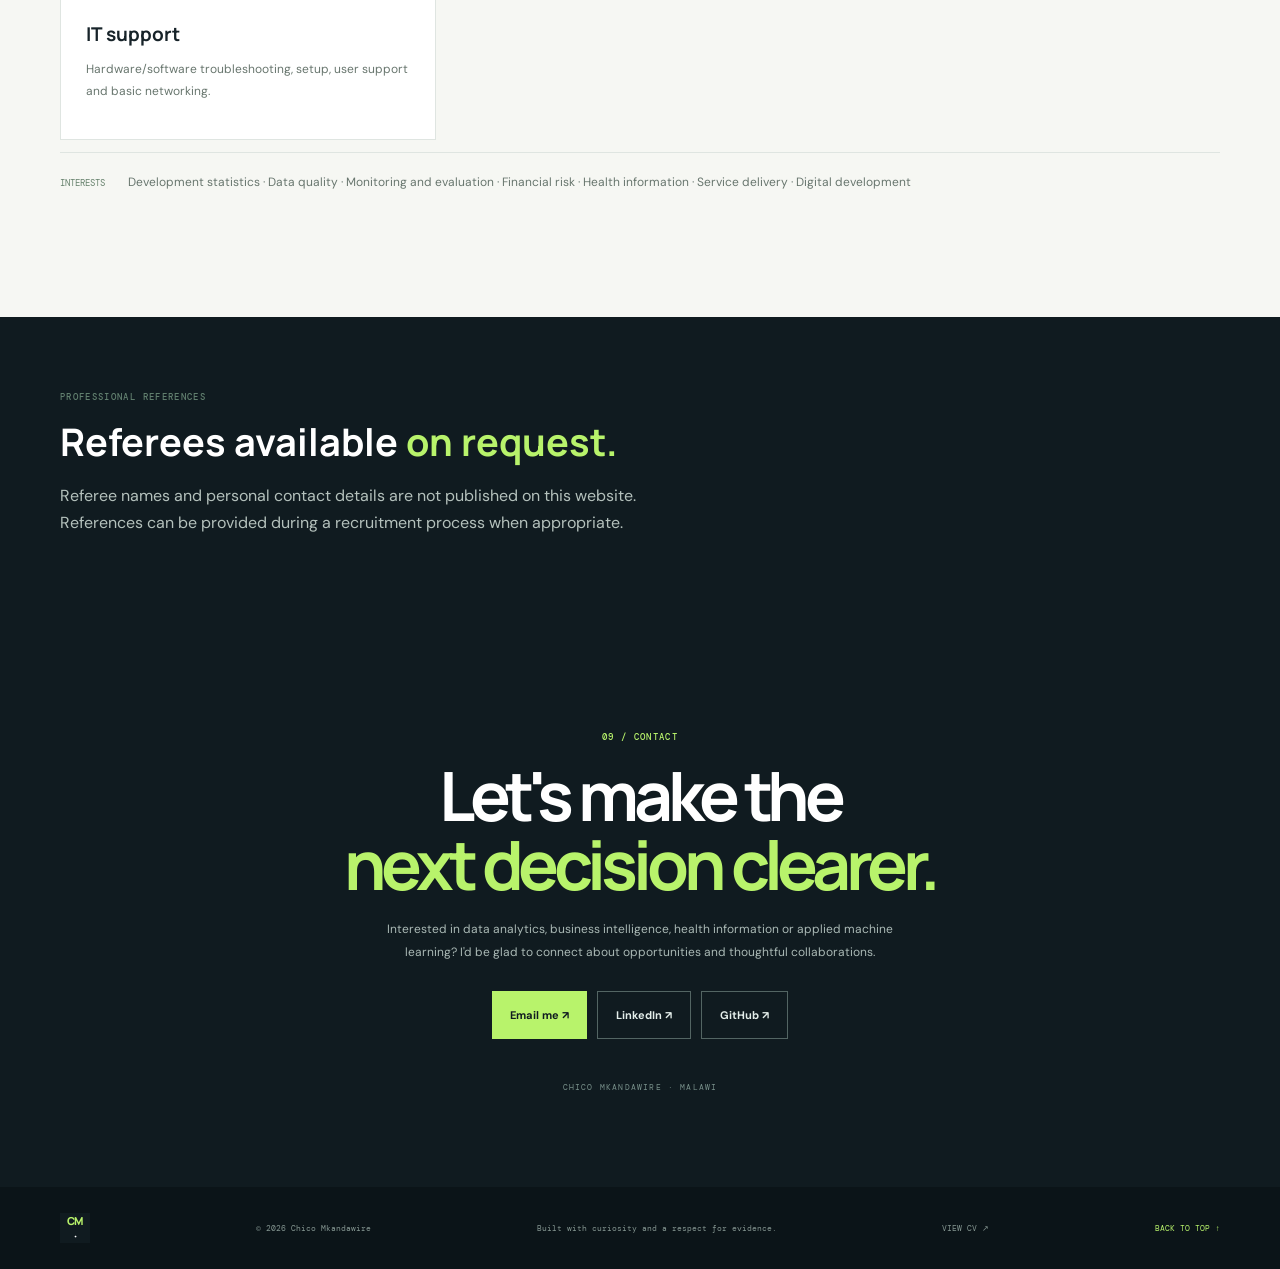
==== commit 2a2bb526: "Add reproducible churn notebook link to portfolio home" ====
--- a/index.html
+++ b/index.html
@@ -115,7 +115,7 @@
             <p class="project-question">Which customers may need retention attention — and how should teams prioritise outreach?</p>
             <p class="project-description">A churn-risk workflow spanning model evaluation, probability calibration, ranked outreach queues and case tracking.</p>
             <div class="project-details"><div><b>TOOLS</b><span>Python · Scikit-learn · Streamlit · SQL</span></div></div>
-            <div class="project-actions"><a class="action-primary" href="https://banking-customer-churn-command-centre.streamlit.app/" target="_blank" rel="noopener noreferrer">Open live dashboard ↗</a><a href="https://github.com/MkandawireChico/-Banking-Customer-Churn-Analysis-and-Prediction" target="_blank" rel="noopener noreferrer">Repository ↗</a><a href="case-studies/banking-customer-churn.html">Case study ↗</a></div>
+            <div class="project-actions"><a class="action-primary" href="https://banking-customer-churn-command-centre.streamlit.app/" target="_blank" rel="noopener noreferrer">Open live dashboard ↗</a><a href="https://github.com/MkandawireChico/-Banking-Customer-Churn-Analysis-and-Prediction" target="_blank" rel="noopener noreferrer">Repository ↗</a><a href="case-studies/banking-customer-churn.html">Case study ↗</a><a href="https://colab.research.google.com/github/MkandawireChico/-Banking-Customer-Churn-Analysis-and-Prediction/blob/main/notebooks/customer_churn_analysis.ipynb" target="_blank" rel="noopener noreferrer">Analysis notebook ↗</a></div>
           </div>
         </article>
 
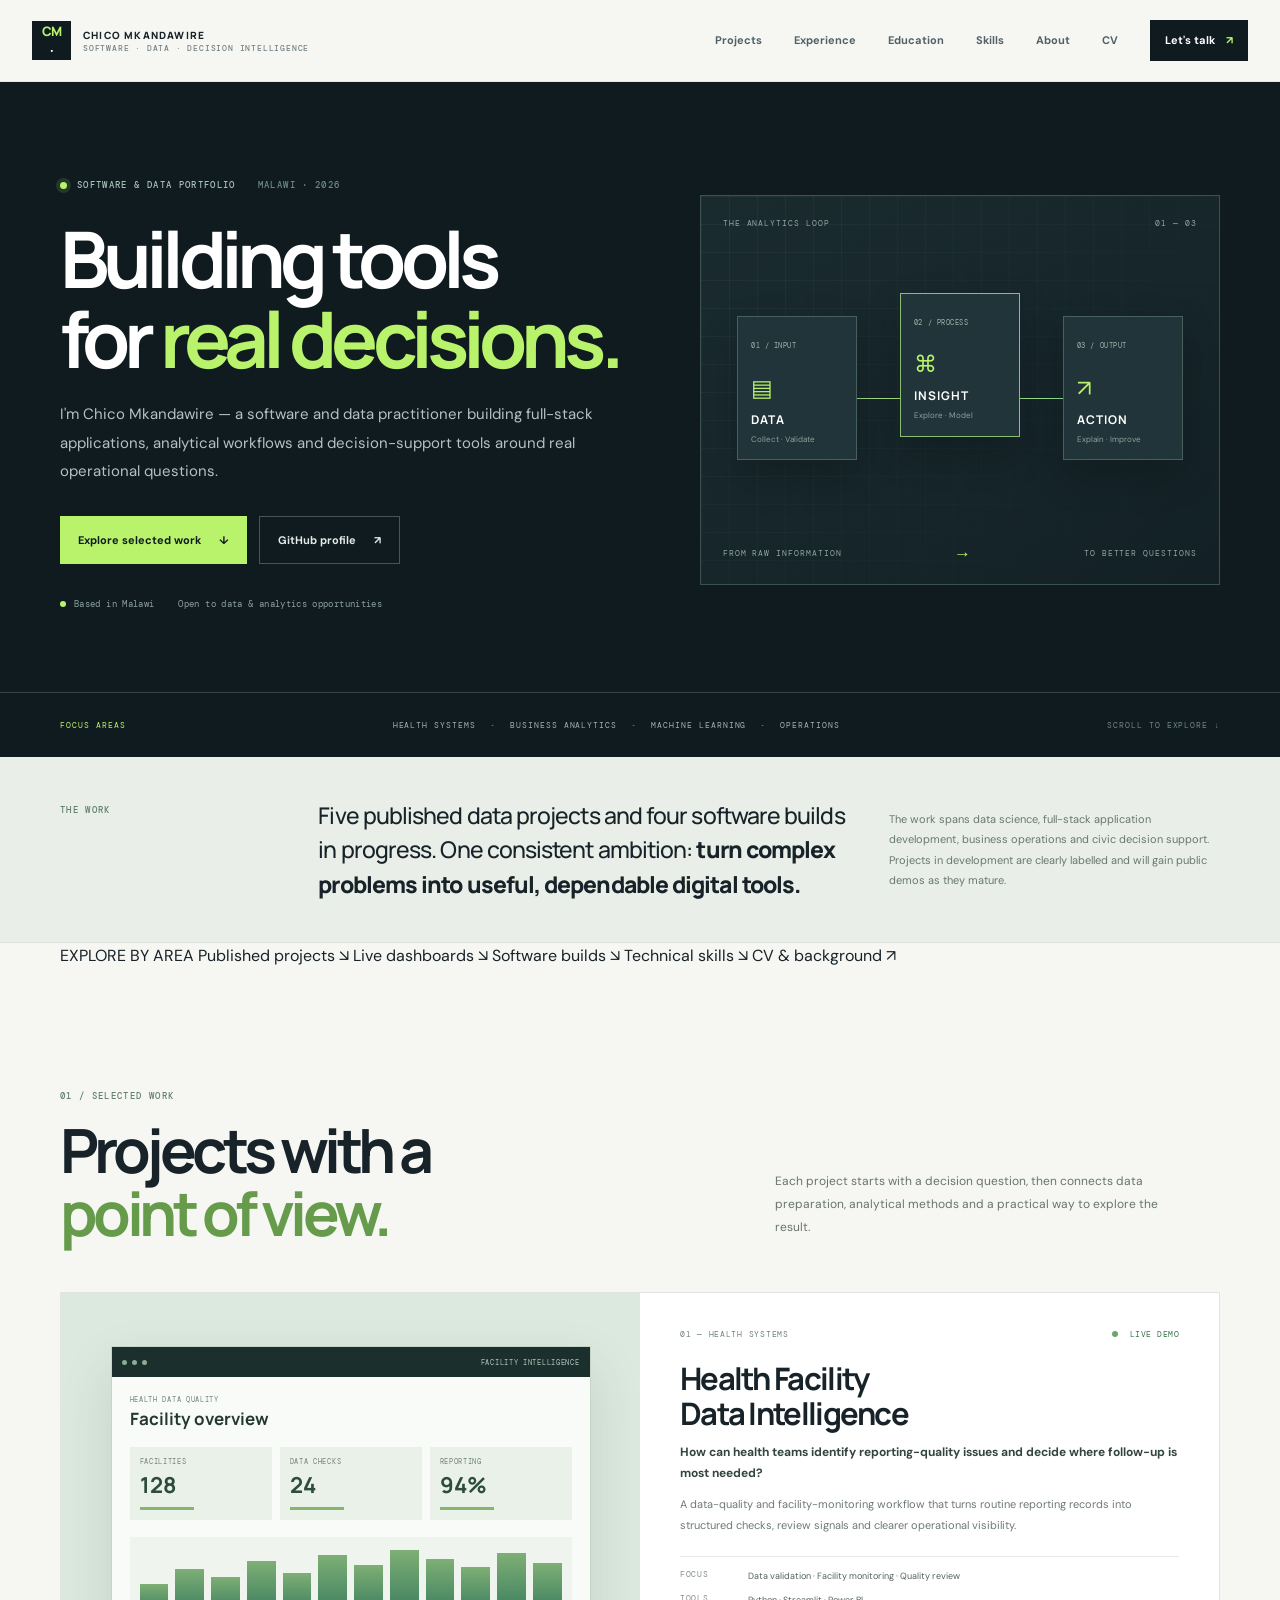
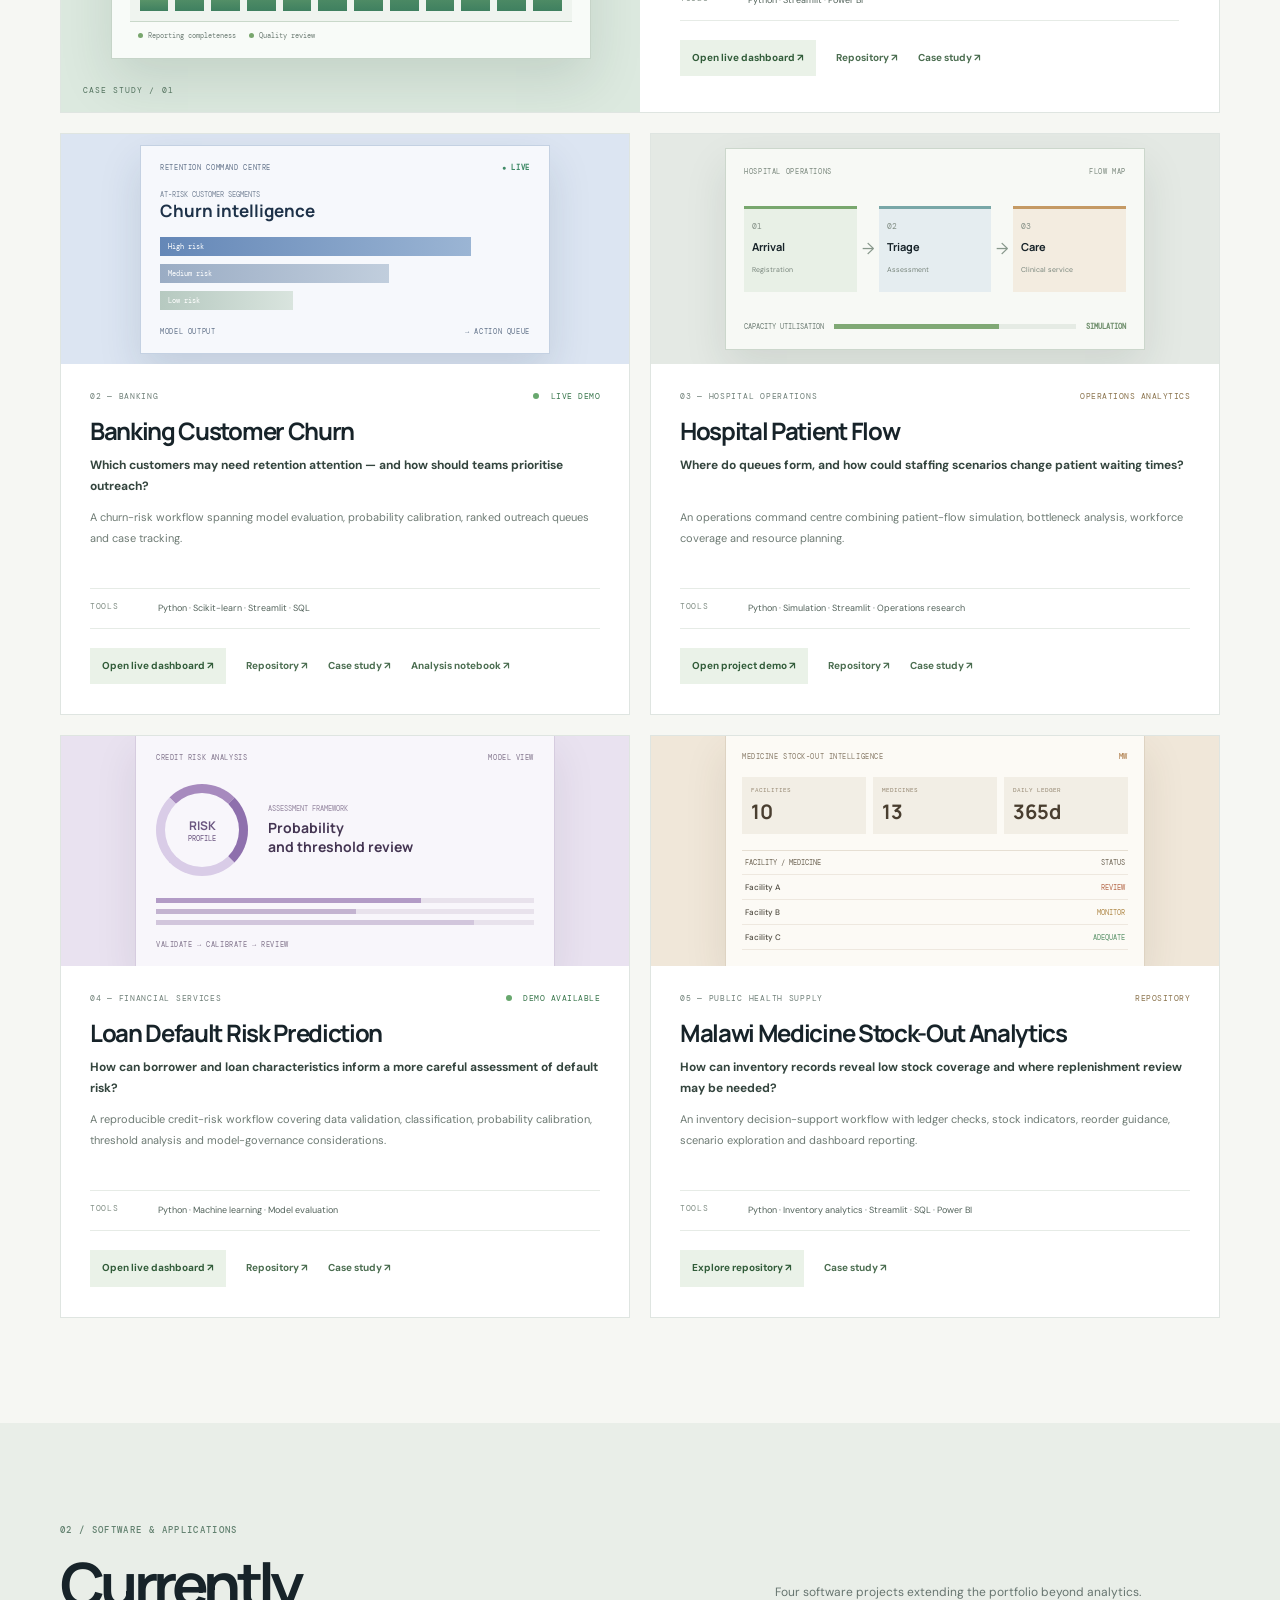
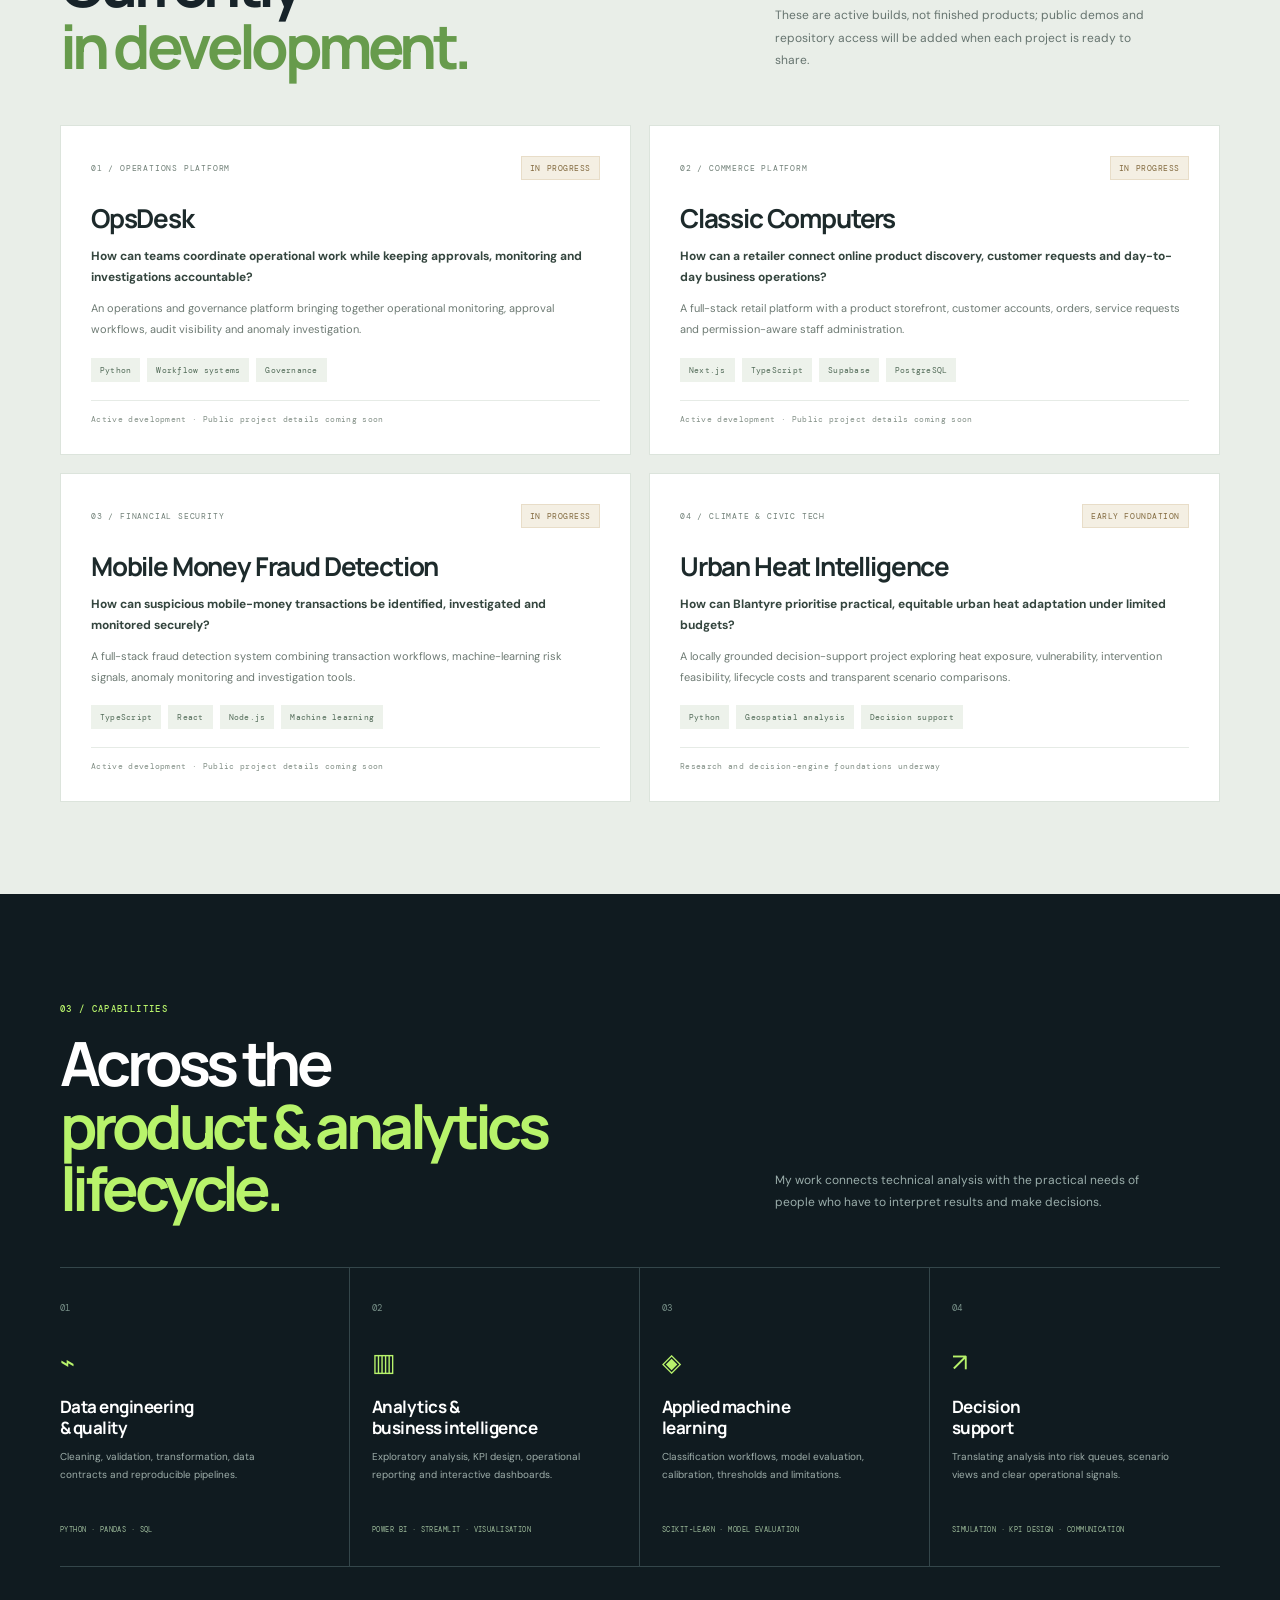
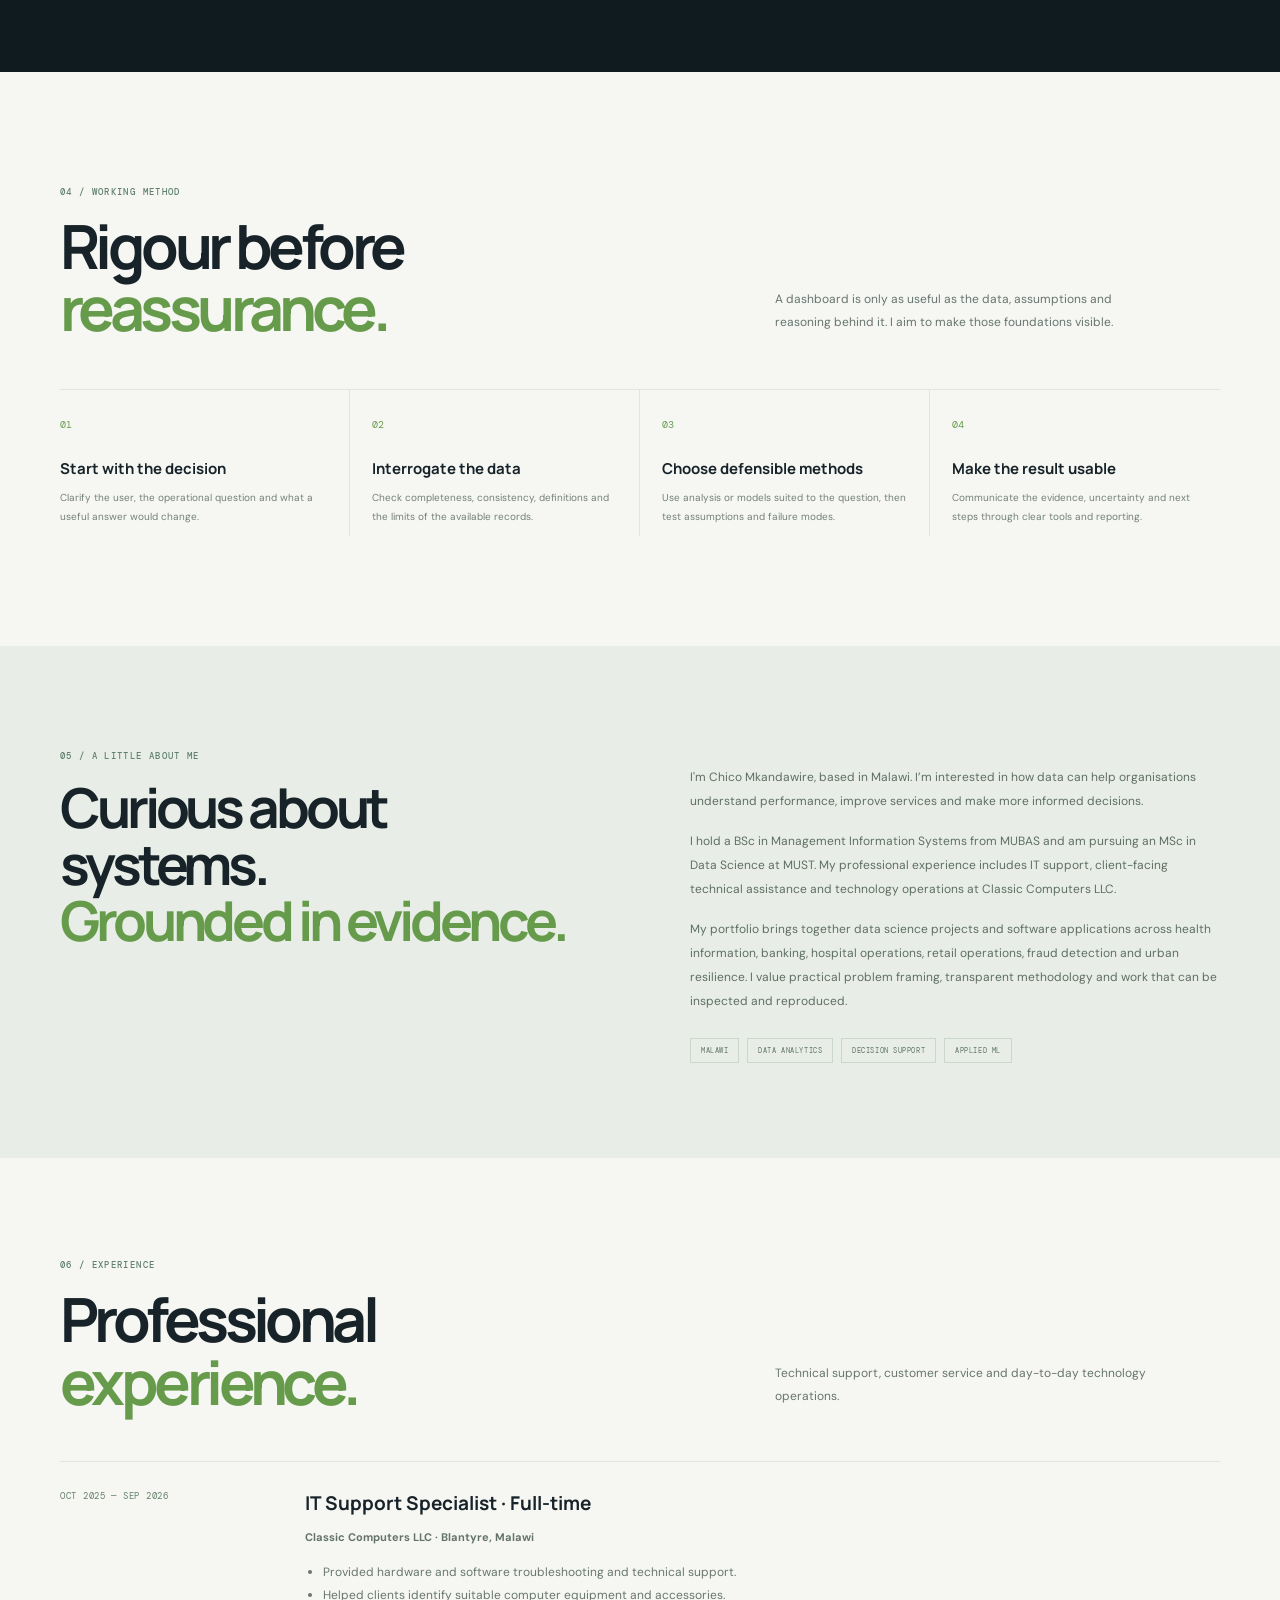
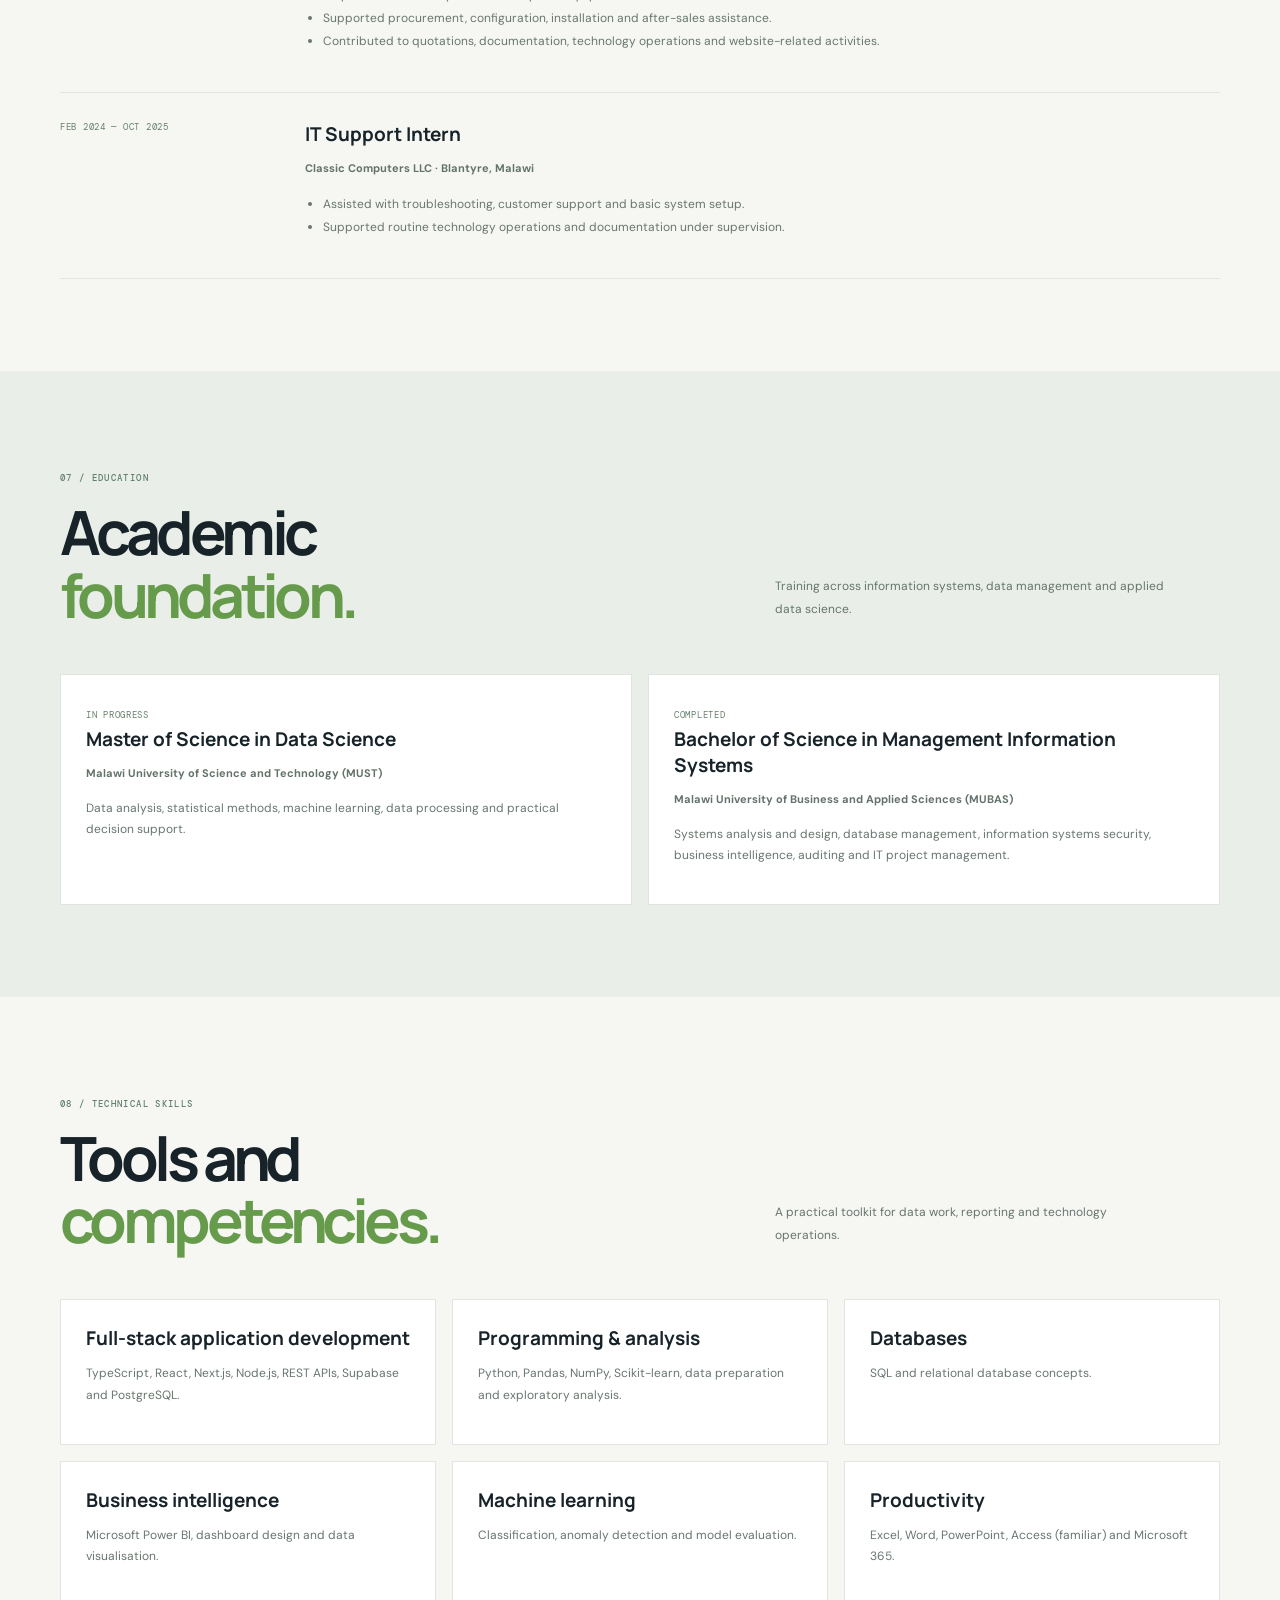
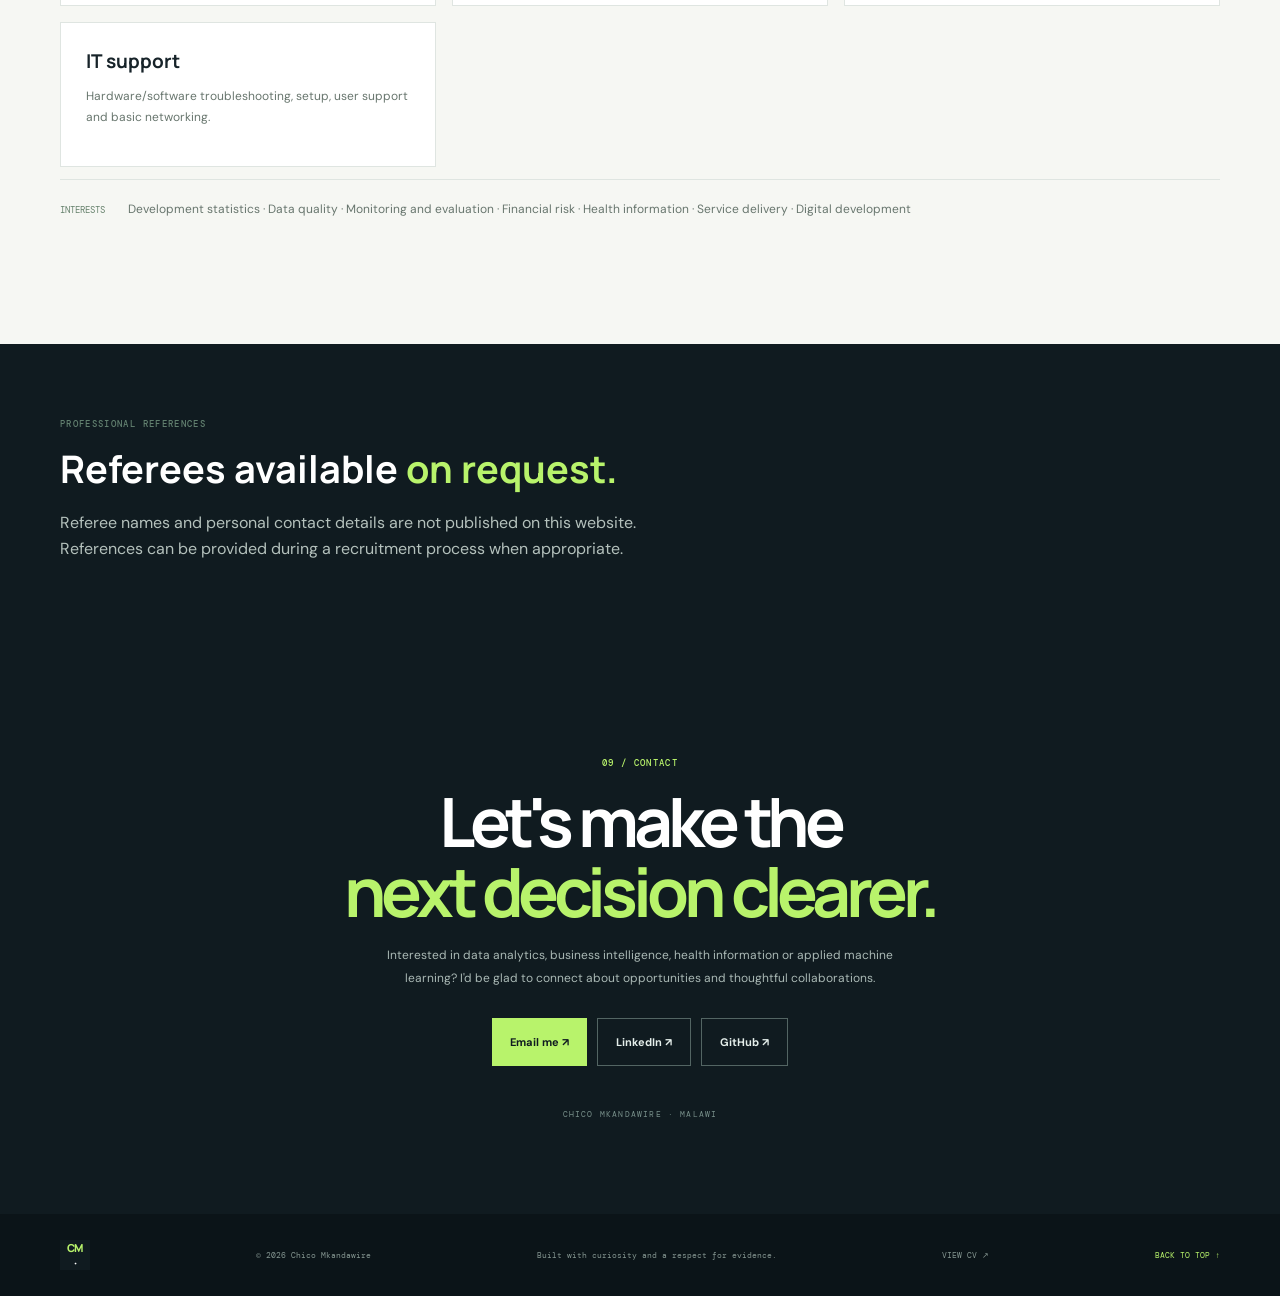
==== commit 7d26d331: "Add quick project navigation to portfolio homepage" ====
--- a/index.html
+++ b/index.html
@@ -70,6 +70,17 @@
       </div>
     </section>
 
+    <section class="quick-explore" aria-label="Quick project navigation">
+      <div class="container quick-explore-inner">
+        <span class="quick-label">EXPLORE BY AREA</span>
+        <a href="#work">Published projects <span>↘</span></a>
+        <a href="#work">Live dashboards <span>↘</span></a>
+        <a href="#software">Software builds <span>↘</span></a>
+        <a href="#skills">Technical skills <span>↘</span></a>
+        <a href="cv.html">CV & background <span>↗</span></a>
+      </div>
+    </section>
+
     <section class="work-section container" id="work">
       <div class="section-head">
         <div><p class="section-kicker">01 / SELECTED WORK</p><h2>Projects with a<br><em>point of view.</em></h2></div>
@@ -176,7 +187,7 @@
       </div>
     </section>
 
-    <section class="in-progress-section">
+    <section class="in-progress-section" id="software">
       <div class="container">
         <div class="section-head">
           <div><p class="section-kicker">02 / SOFTWARE & APPLICATIONS</p><h2>Currently<br><em>in development.</em></h2></div>
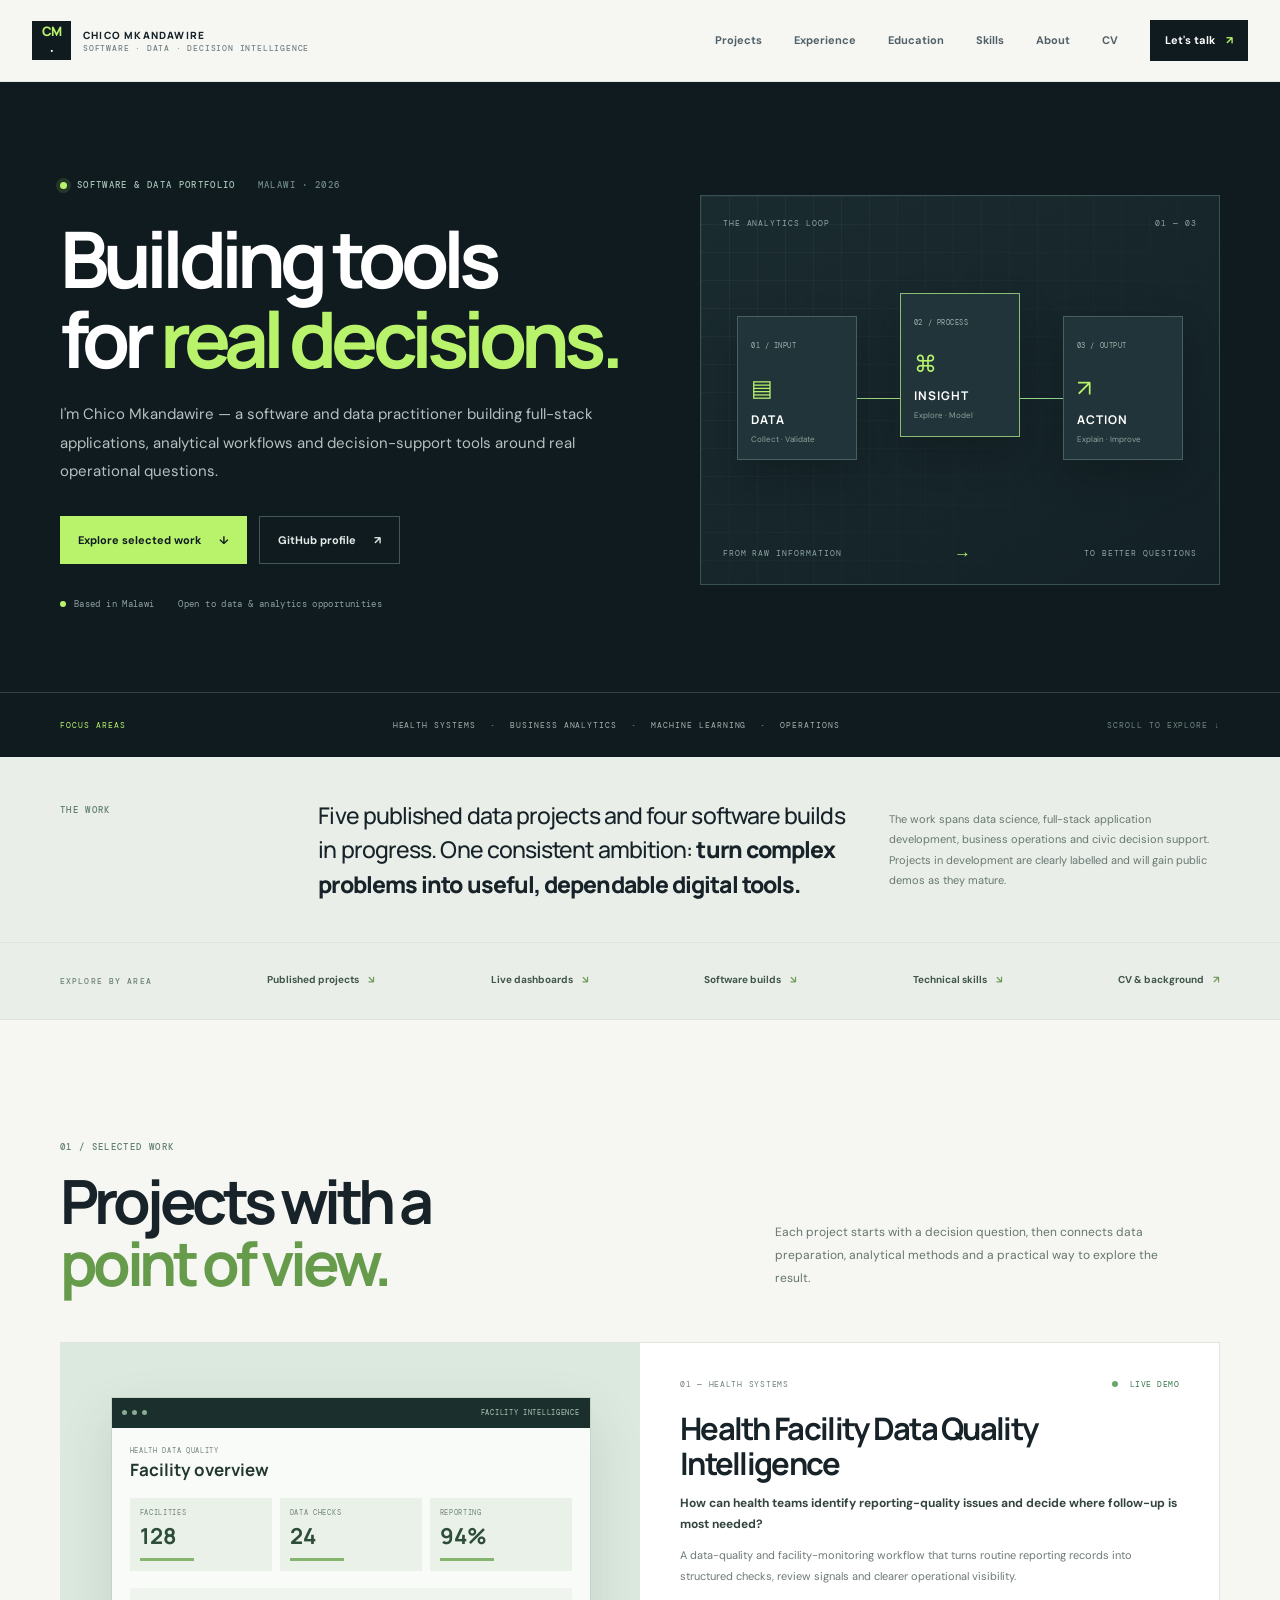
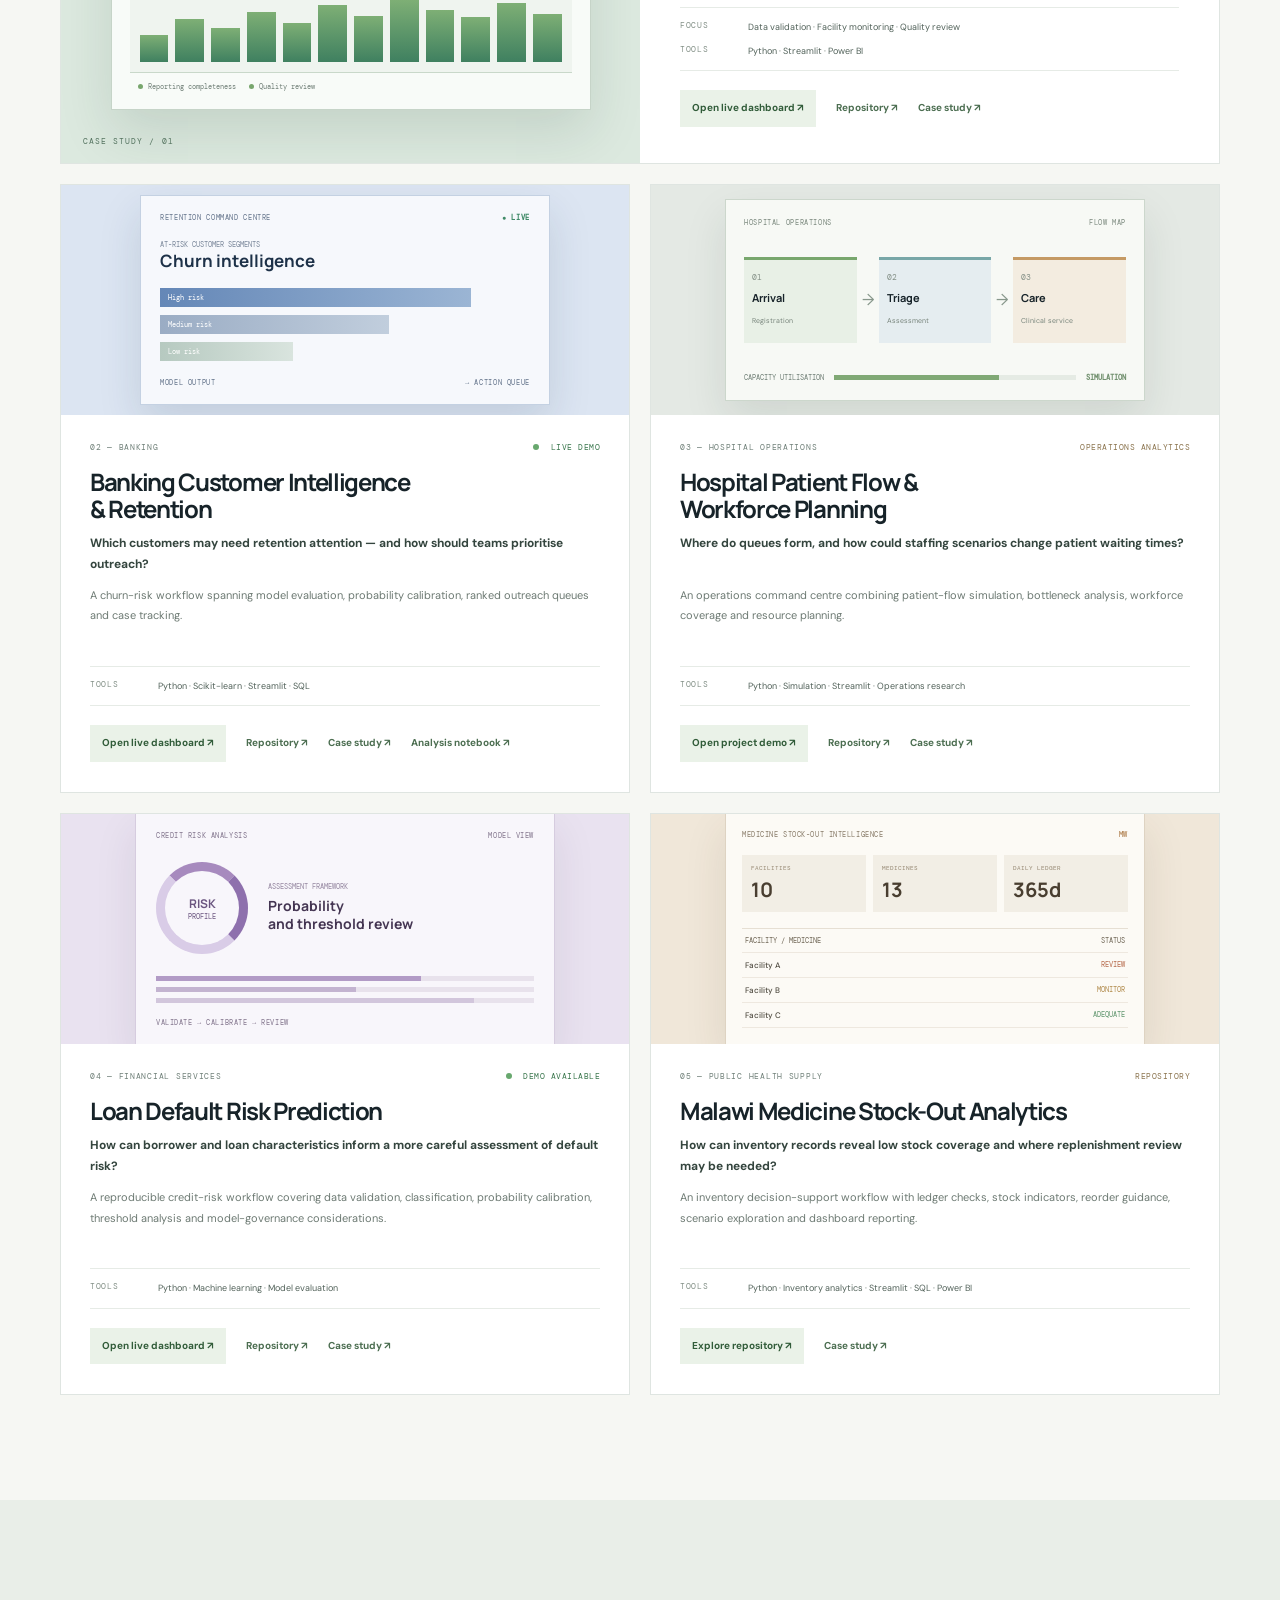
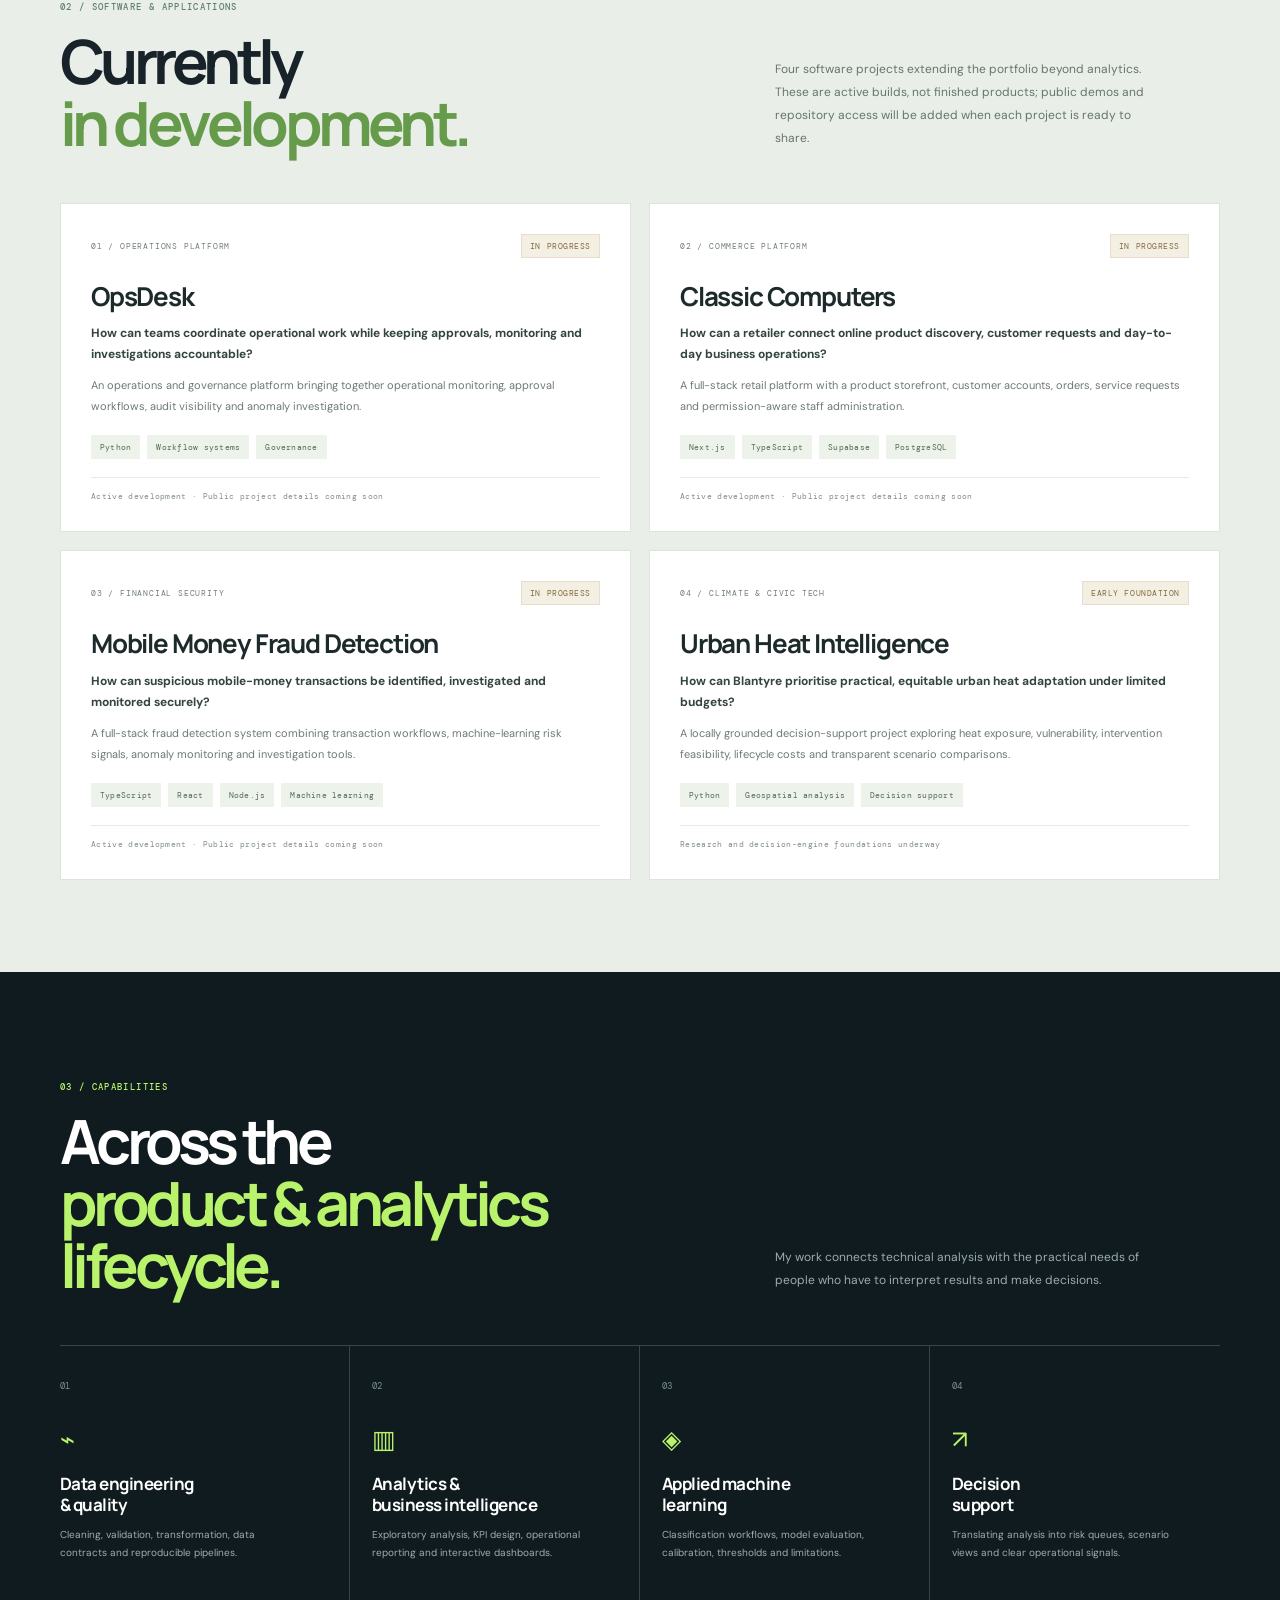
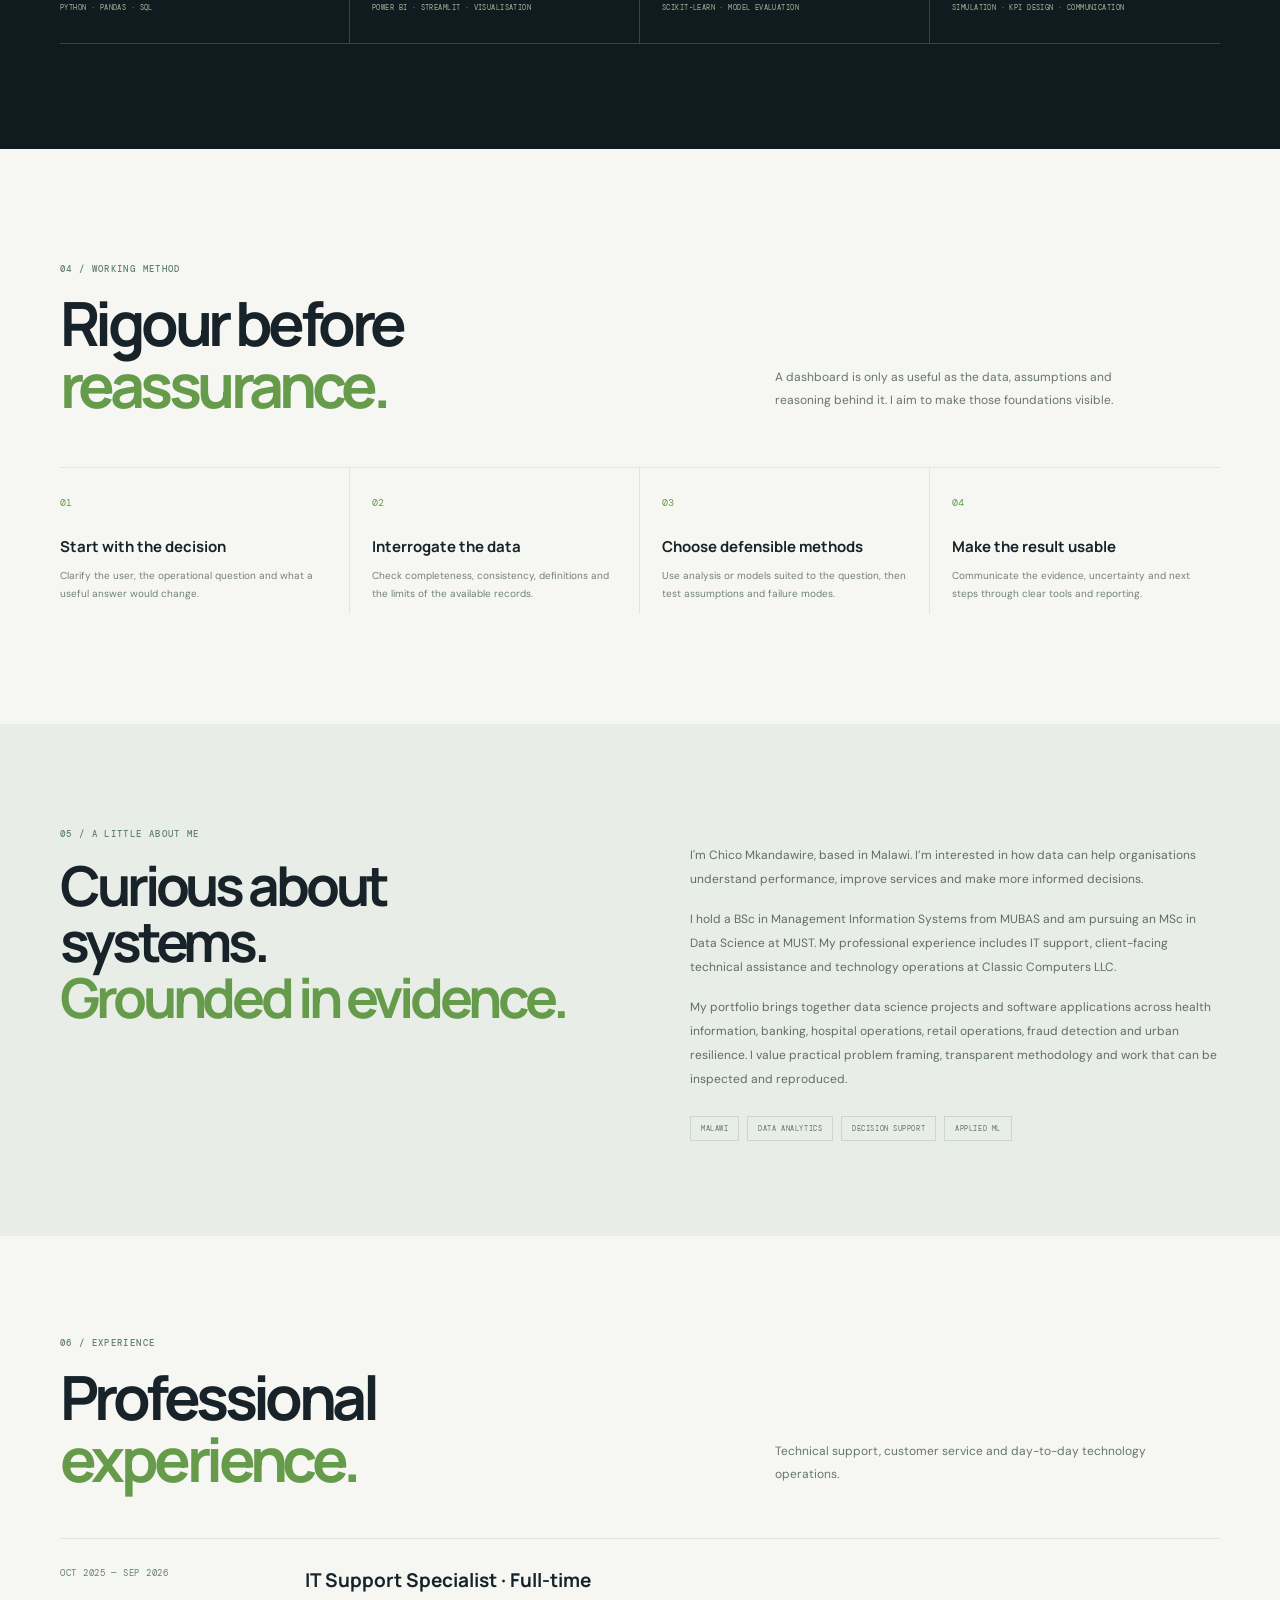
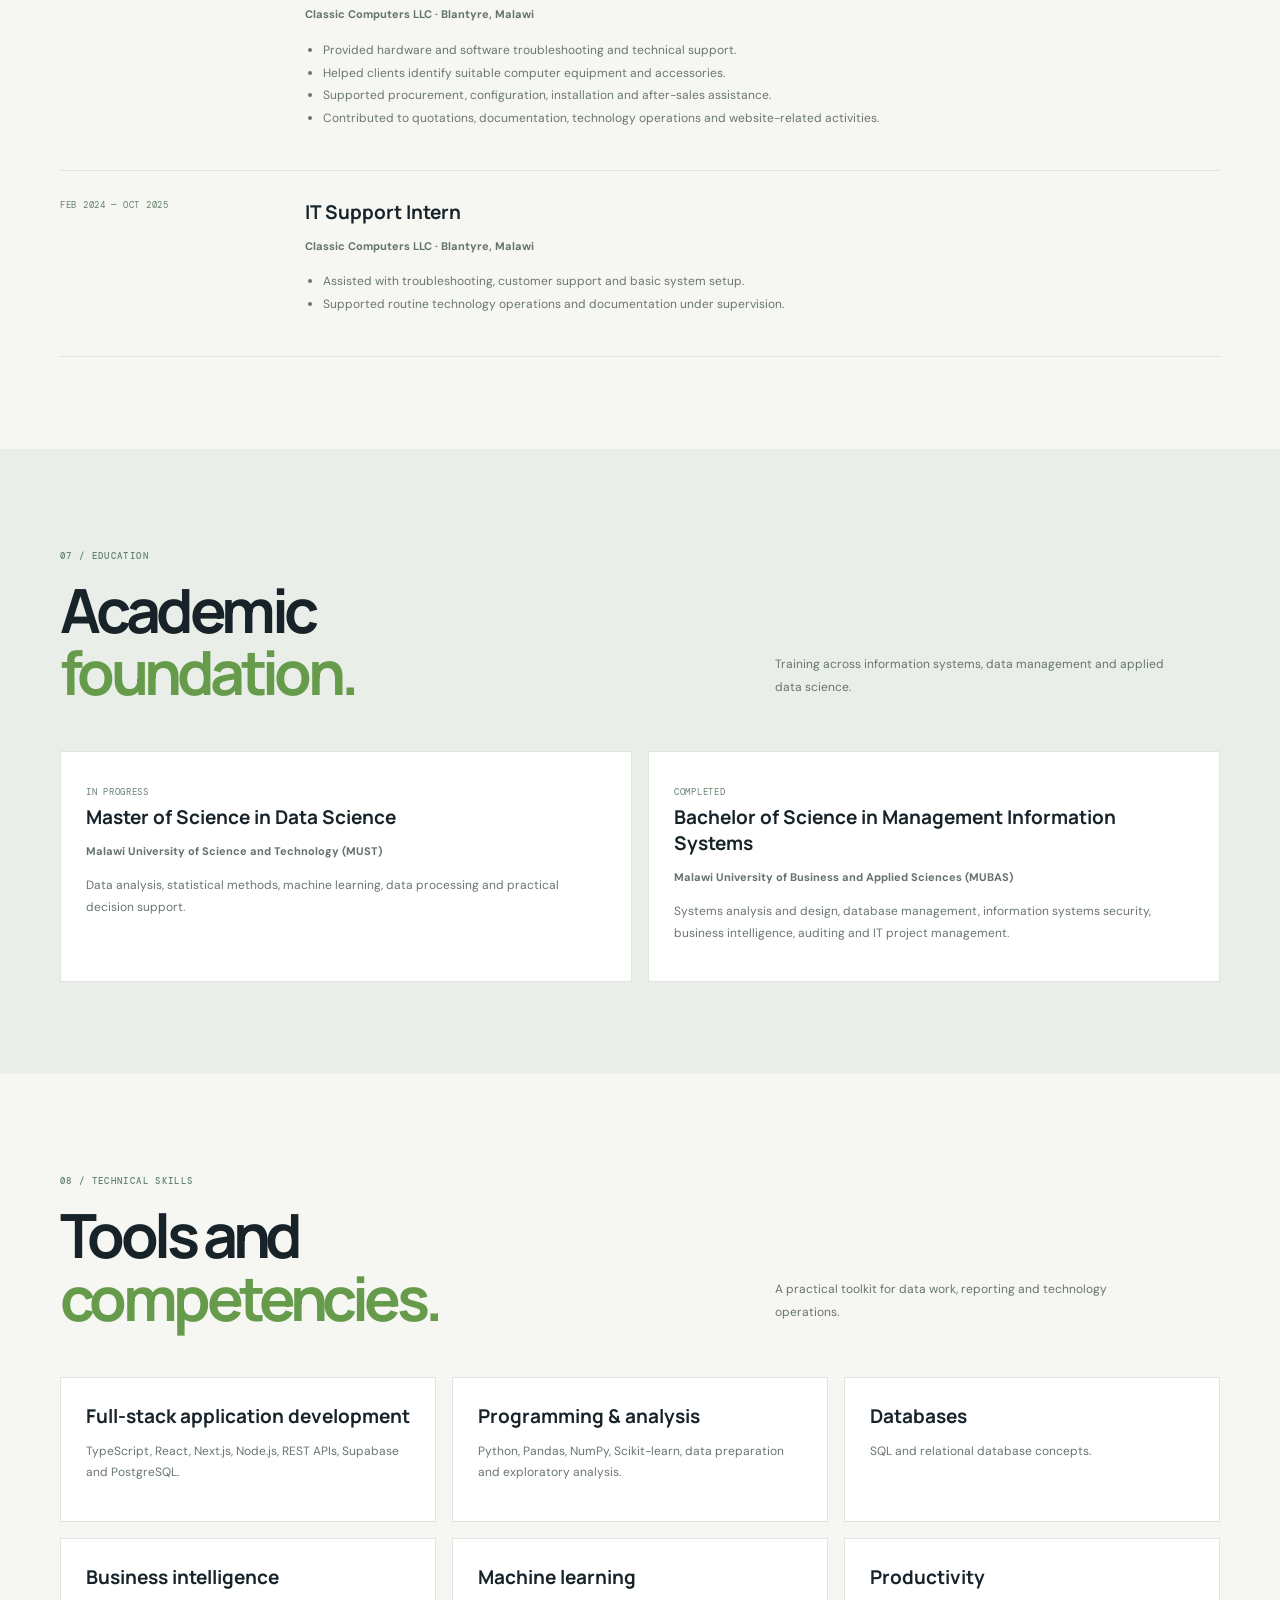
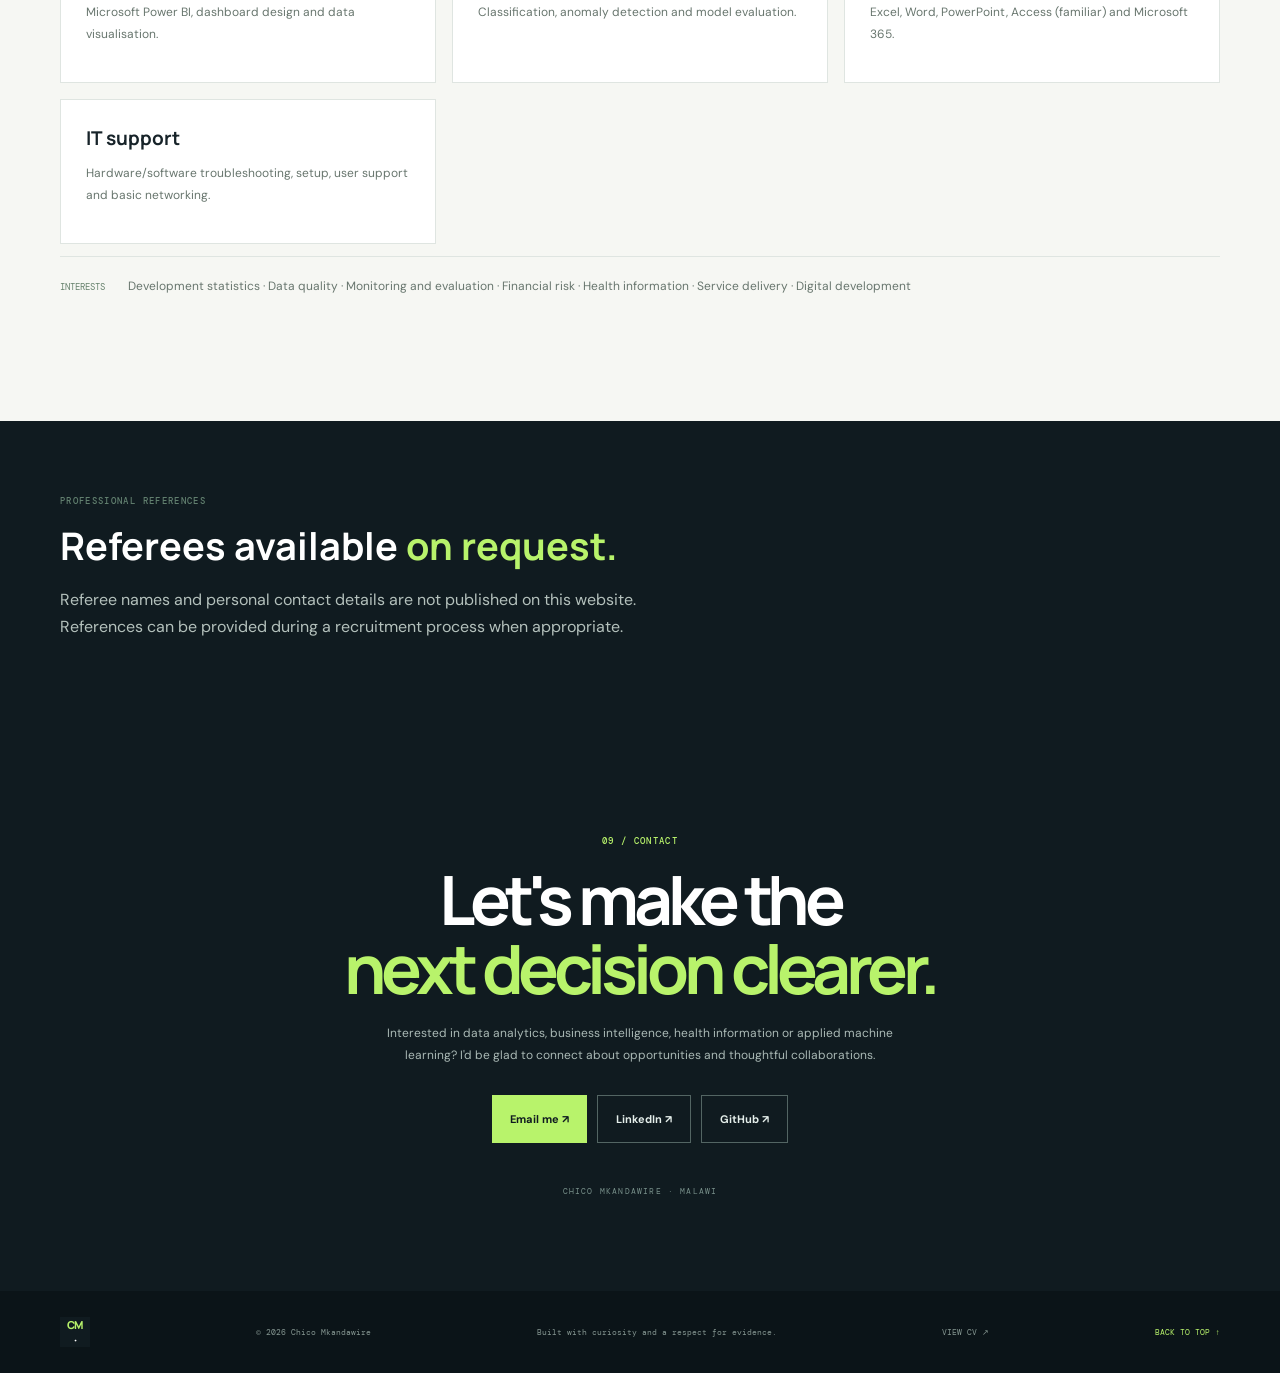
==== commit 12093294: "Align homepage project titles with case studies" ====
--- a/index.html
+++ b/index.html
@@ -102,7 +102,7 @@
         </div>
         <div class="project-info">
           <div class="project-meta"><span>01 — HEALTH SYSTEMS</span><span class="live-label"><i></i> LIVE DEMO</span></div>
-          <h3>Health Facility<br>Data Intelligence</h3>
+          <h3>Health Facility Data Quality<br>Intelligence</h3>
           <p class="project-question">How can health teams identify reporting-quality issues and decide where follow-up is most needed?</p>
           <p class="project-description">A data-quality and facility-monitoring workflow that turns routine reporting records into structured checks, review signals and clearer operational visibility.</p>
           <div class="project-details"><div><b>FOCUS</b><span>Data validation · Facility monitoring · Quality review</span></div><div><b>TOOLS</b><span>Python · Streamlit · Power BI</span></div></div>
@@ -122,7 +122,7 @@
           </div>
           <div class="project-info">
             <div class="project-meta"><span>02 — BANKING</span><span class="live-label"><i></i> LIVE DEMO</span></div>
-            <h3>Banking Customer Churn</h3>
+            <h3>Banking Customer Intelligence<br>&amp; Retention</h3>
             <p class="project-question">Which customers may need retention attention — and how should teams prioritise outreach?</p>
             <p class="project-description">A churn-risk workflow spanning model evaluation, probability calibration, ranked outreach queues and case tracking.</p>
             <div class="project-details"><div><b>TOOLS</b><span>Python · Scikit-learn · Streamlit · SQL</span></div></div>
@@ -140,7 +140,7 @@
           </div>
           <div class="project-info">
             <div class="project-meta"><span>03 — HOSPITAL OPERATIONS</span><span class="build-label">OPERATIONS ANALYTICS</span></div>
-            <h3>Hospital Patient Flow</h3>
+            <h3>Hospital Patient Flow &amp;<br>Workforce Planning</h3>
             <p class="project-question">Where do queues form, and how could staffing scenarios change patient waiting times?</p>
             <p class="project-description">An operations command centre combining patient-flow simulation, bottleneck analysis, workforce coverage and resource planning.</p>
             <div class="project-details"><div><b>TOOLS</b><span>Python · Simulation · Streamlit · Operations research</span></div></div>
--- a/styles.css
+++ b/styles.css
@@ -320,3 +320,90 @@
 .progress-tags span{font:8px var(--mono);letter-spacing:.03em;color:#526b58;background:#edf2eb;padding:7px 9px}
 .progress-note{font:8px var(--mono);letter-spacing:.04em;color:#839087;border-top:1px solid #e6ebe6;padding-top:13px;margin:18px 0 0}
 @media(max-width:700px){.in-progress-section{padding:68px 0}.progress-grid{grid-template-columns:1fr}.progress-card{padding:25px 22px;min-height:0}.progress-card h3{font-size:24px}}
+
+
+/* Quick navigation for faster portfolio discovery */
+.quick-explore{background:#e9eee8;border-bottom:1px solid #dce4dc}
+.quick-explore-inner{min-height:76px;display:flex;align-items:center;justify-content:space-between;gap:18px;flex-wrap:wrap}
+.quick-label{font:500 8px var(--mono);letter-spacing:.14em;color:#6d8274}
+.quick-explore a{font-size:10px;font-weight:700;color:#40564a;padding:10px 0;border-bottom:1px solid transparent;transition:color .2s,border-color .2s}
+.quick-explore a span{color:#719b59;margin-left:7px}
+.quick-explore a:hover{color:#1e3528;border-color:#8ebc70}
+@media(max-width:760px){
+ .quick-explore-inner{justify-content:flex-start;gap:8px 20px;padding-top:15px;padding-bottom:15px}
+ .quick-label{width:100%;margin-bottom:2px}
+ .quick-explore a{font-size:10px}
+}
+
+
+/* CV refinement: recruiter-friendly reading and print hierarchy */
+.cv-page{background:#edf1eb}
+.cv-toolbar{align-items:center;gap:14px;padding:0 4px}
+.cv-toolbar a{font:700 11px var(--font-body);color:#315d3d;text-decoration:none}
+.cv-toolbar button{font:700 11px var(--font-body);cursor:pointer;border-radius:2px}
+.cv-document{border-top:5px solid #8dbd66;padding:54px 66px 42px}
+.cv-document header{align-items:flex-start;gap:36px;padding-bottom:26px}
+.cv-document header>div{flex:1;min-width:0}
+.cv-document header small{font-size:9px;letter-spacing:.18em}
+.cv-document h1{font-size:42px;line-height:1.05;letter-spacing:-.045em;color:#172923}
+.cv-document header>div>p{font-size:13px;line-height:1.6;color:#617167;margin:8px 0 0}
+.cv-document address{font-size:10px;line-height:2;color:#526158;overflow-wrap:anywhere}
+.cv-document section{padding:19px 0}
+.cv-document h2{font-size:11px;letter-spacing:.13em;margin-bottom:11px}
+.cv-document h3{font-size:12px;line-height:1.4;margin:15px 0 4px;color:#20372b}
+.cv-document time{font-size:10px;margin-left:12px}
+.cv-document p,.cv-document li,.cv-document b{font-size:11px;line-height:1.75}
+.cv-document ul{margin:7px 0 0;padding-left:19px}
+.cv-document li{padding-left:2px;margin:2px 0}
+.cv-document footer{font-size:8px;letter-spacing:.12em;margin-top:8px}
+.cv-document a{text-decoration:none}
+.cv-document a:hover{text-decoration:underline}
+@media(max-width:760px){
+ .cv-document{padding:30px 24px}
+ .cv-document h1{font-size:34px}
+ .cv-document time{float:none;display:block;margin:3px 0 0}
+}
+@media print{
+ @page{size:A4;margin:12mm}
+ html,body{background:#fff!important}
+ .cv-page{-webkit-print-color-adjust:exact;print-color-adjust:exact}
+ .cv-document{border-top:3px solid #8dbd66;padding:0;box-shadow:none}
+ .cv-document header{gap:18px;padding-bottom:14px}
+ .cv-document h1{font-size:27pt}
+ .cv-document header>div>p{font-size:9pt}
+ .cv-document address{font-size:8pt;line-height:1.6}
+ .cv-document section{padding:10px 0;break-inside:avoid}
+ .cv-document h2{font-size:9pt}
+ .cv-document h3{font-size:9pt;margin-top:9px}
+ .cv-document p,.cv-document li,.cv-document b{font-size:8.5pt;line-height:1.5}
+ .cv-document footer{font-size:7pt}
+ .cv-document a{color:inherit}
+}
+
+
+/* CV project evidence and two-page print layout */
+.cv-document .cv-projects h3{margin-top:17px}
+.cv-document .cv-projects h3 a{color:#20372b;text-decoration:none}
+.cv-document .cv-projects h3 a:hover{text-decoration:underline}
+.cv-document .cv-projects ul{margin-top:5px}
+.cv-document .cv-project-tools{font-size:10px;color:#607067;margin-top:4px}
+.cv-document .cv-note{font-size:9px;color:#68776e;font-style:italic}
+@media print{
+ .cv-document .cv-projects{break-before:page;page-break-before:always}
+ .cv-document .cv-projects h3{break-after:avoid;page-break-after:avoid}
+ .cv-document .cv-projects ul{break-inside:avoid;page-break-inside:avoid}
+ .cv-document .cv-project-tools{font-size:8pt}
+ .cv-document section{orphans:3;widows:3}
+}
+
+
+/* Compact CV skills grid */
+.cv-skill-grid{display:grid;grid-template-columns:repeat(2,minmax(0,1fr));column-gap:24px;row-gap:5px}
+.cv-document .cv-skill-grid p{margin:0;font-size:10px;line-height:1.55}
+.cv-document .cv-skill-grid b{font-size:10px;color:#294b35}
+@media(max-width:760px){.cv-skill-grid{grid-template-columns:1fr;row-gap:7px}}
+@media print{
+ .cv-document .cv-skills{break-inside:avoid}
+ .cv-skill-grid{grid-template-columns:repeat(2,minmax(0,1fr));column-gap:18px;row-gap:4px}
+ .cv-document .cv-skill-grid p,.cv-document .cv-skill-grid b{font-size:8pt;line-height:1.4}
+}
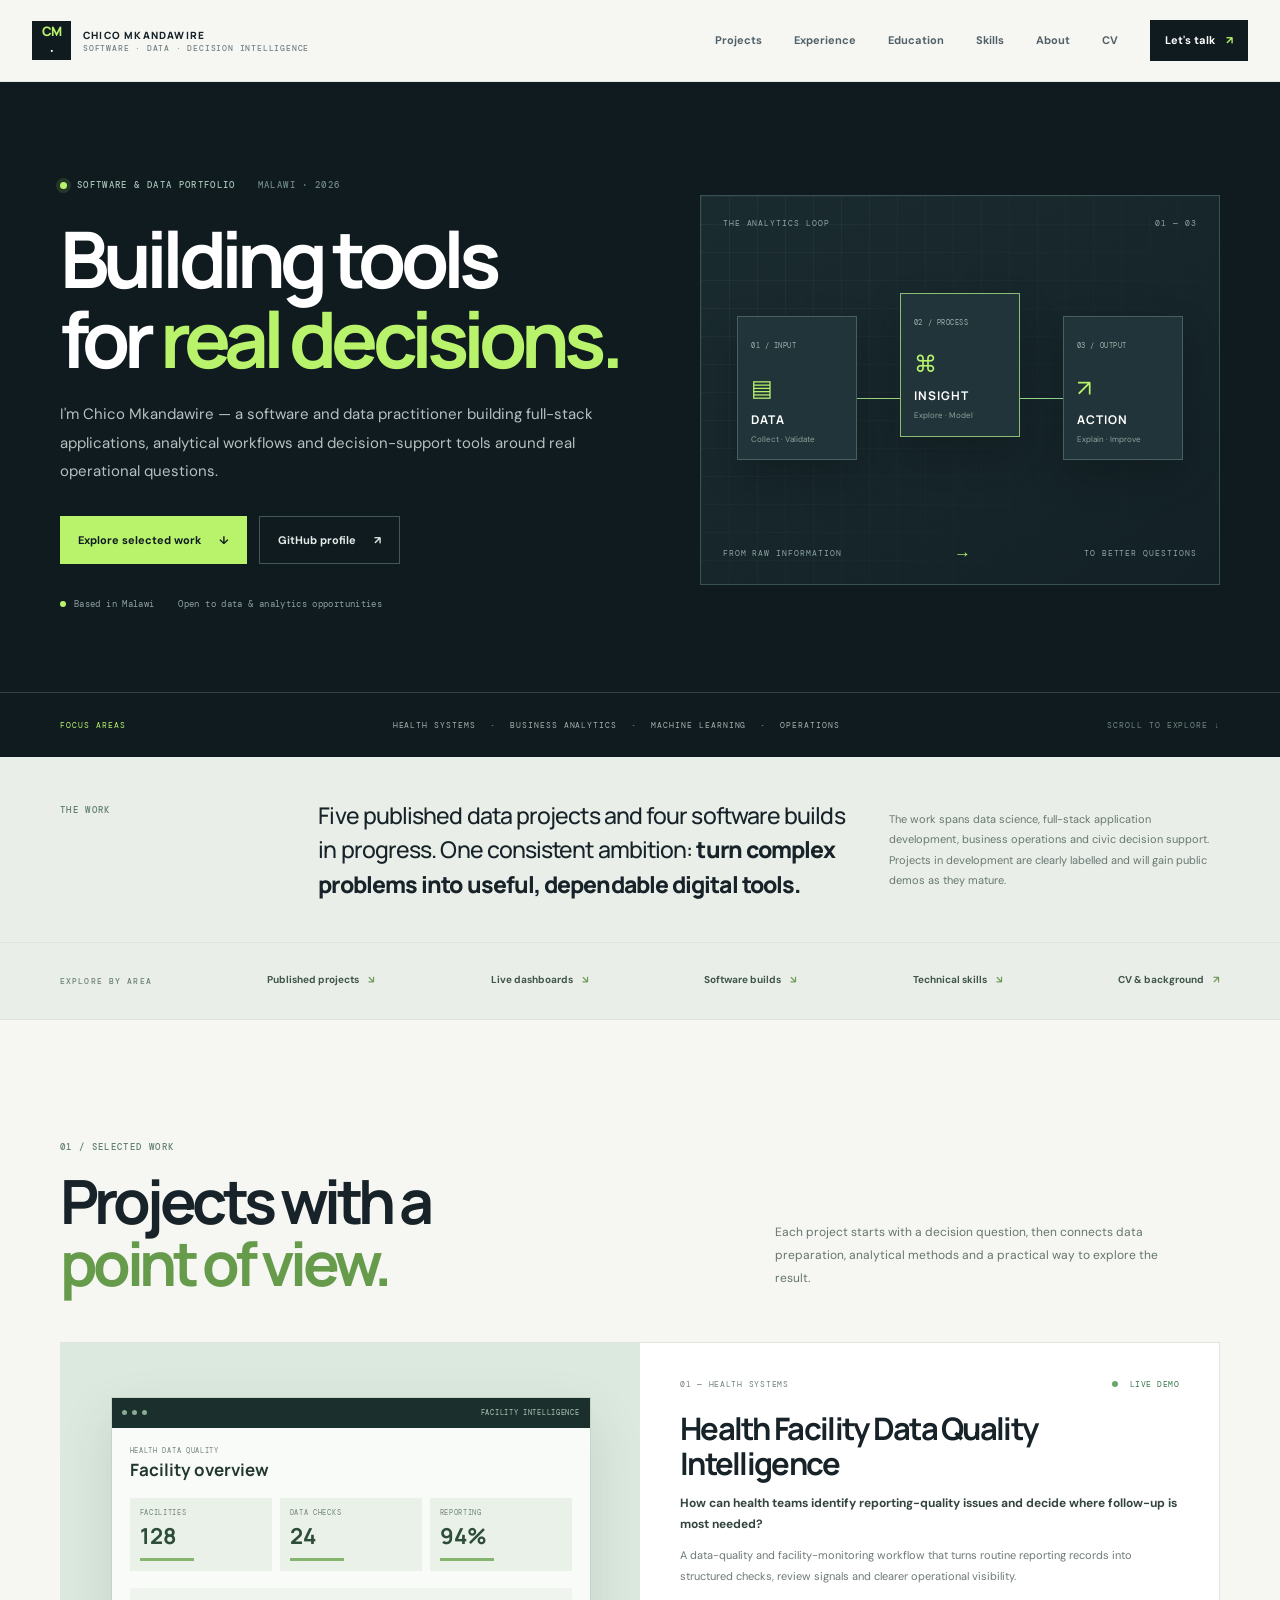
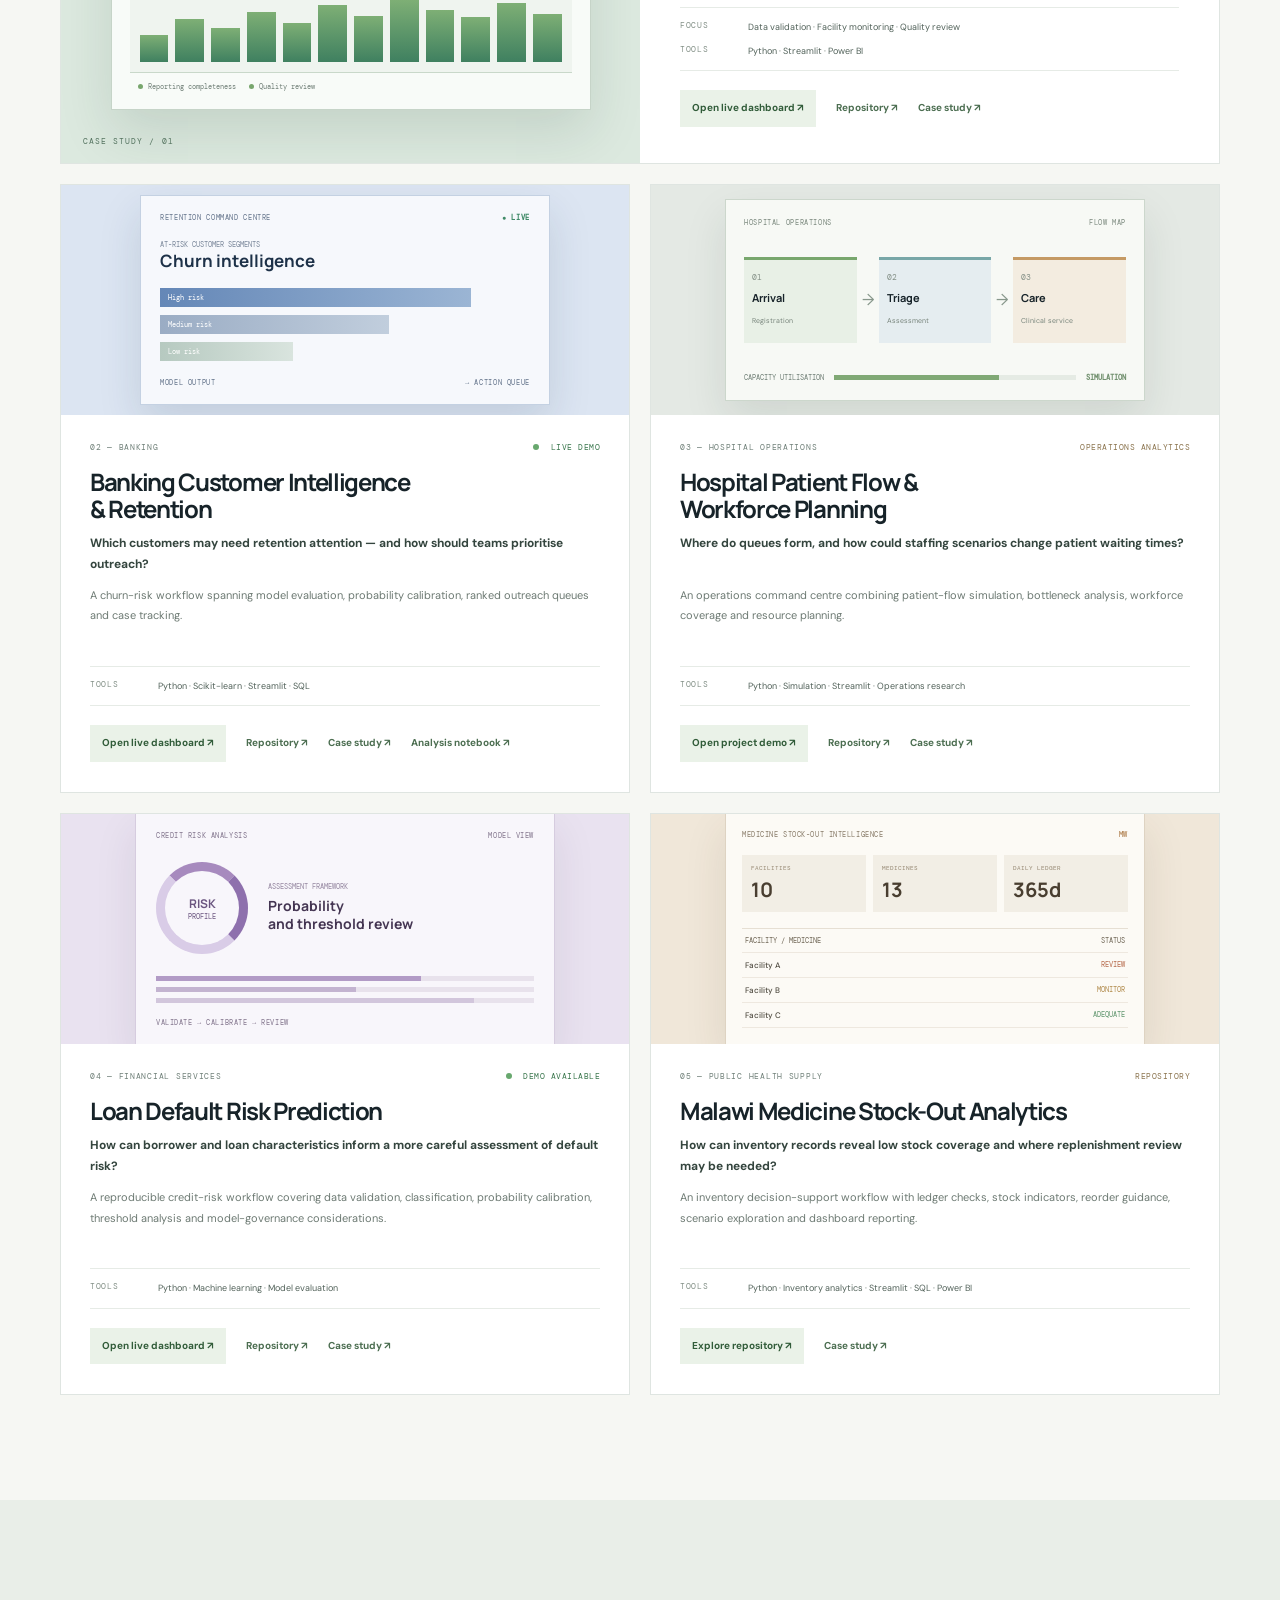
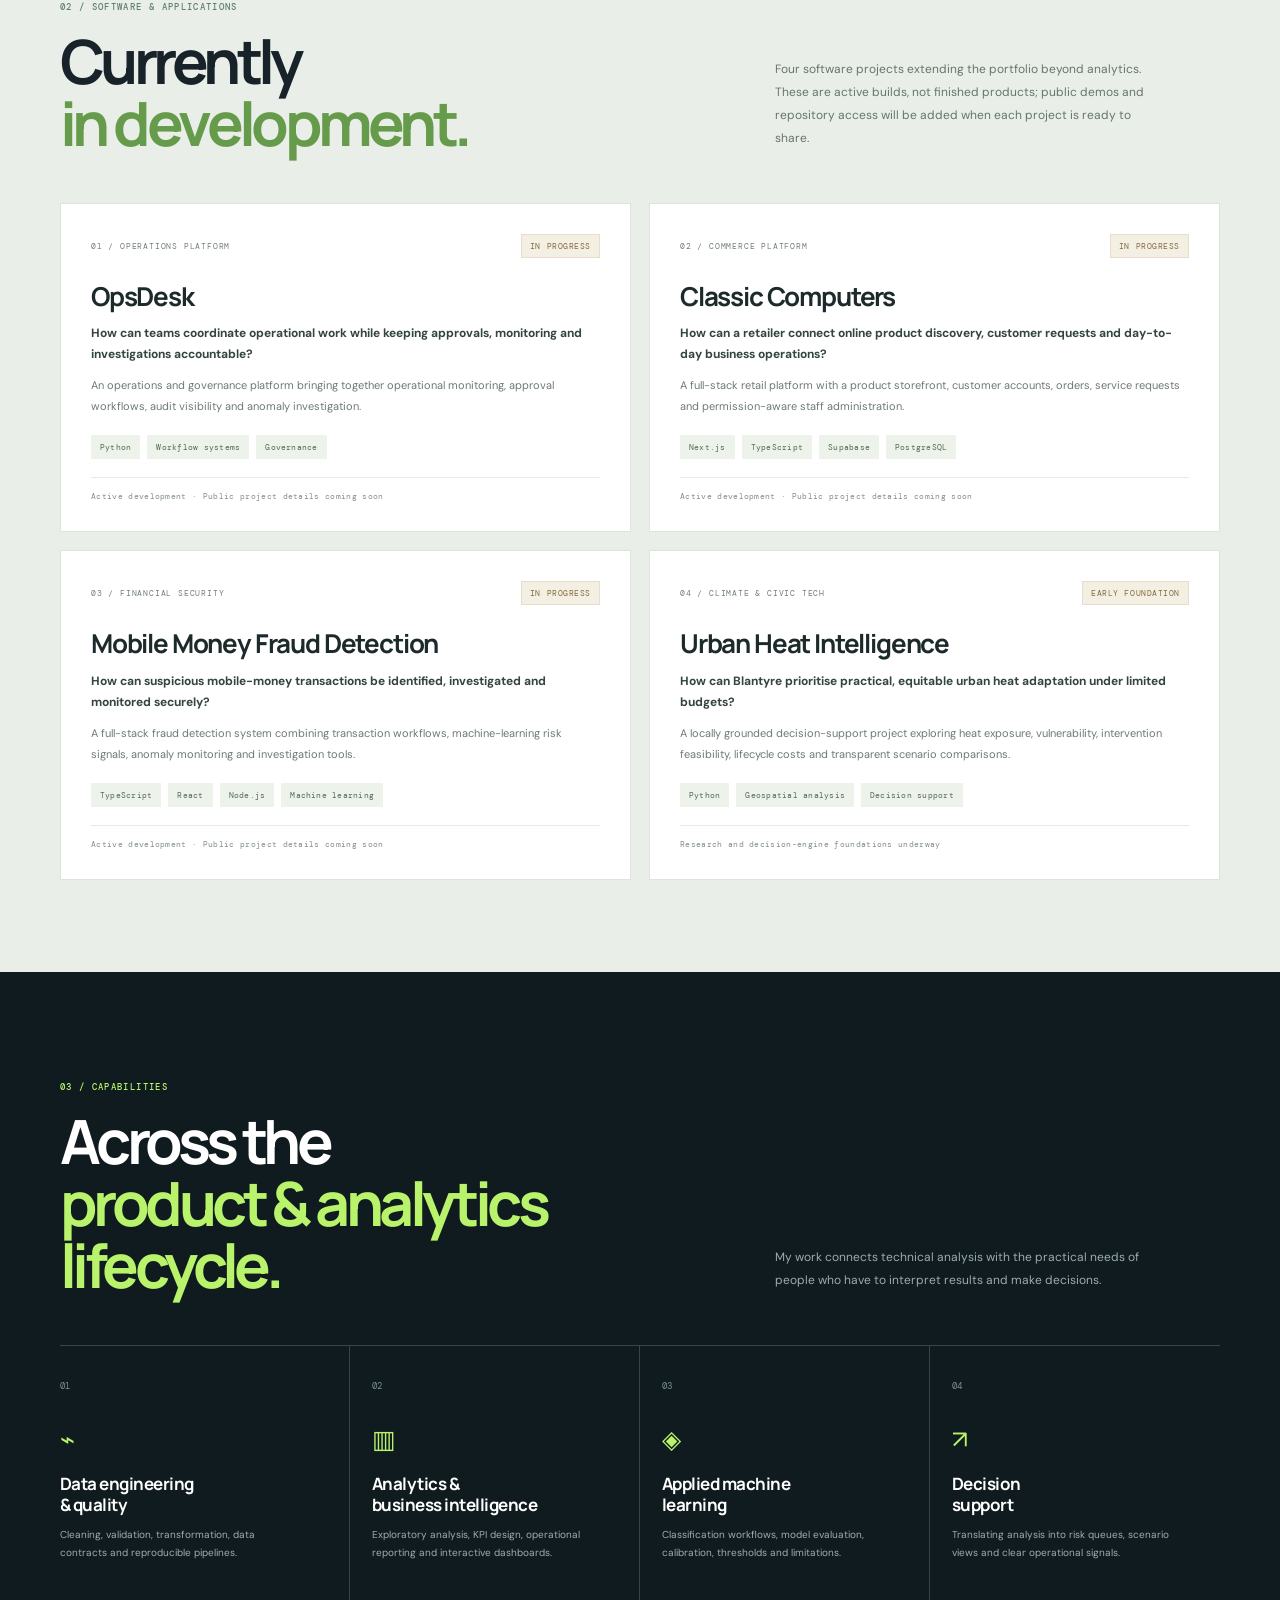
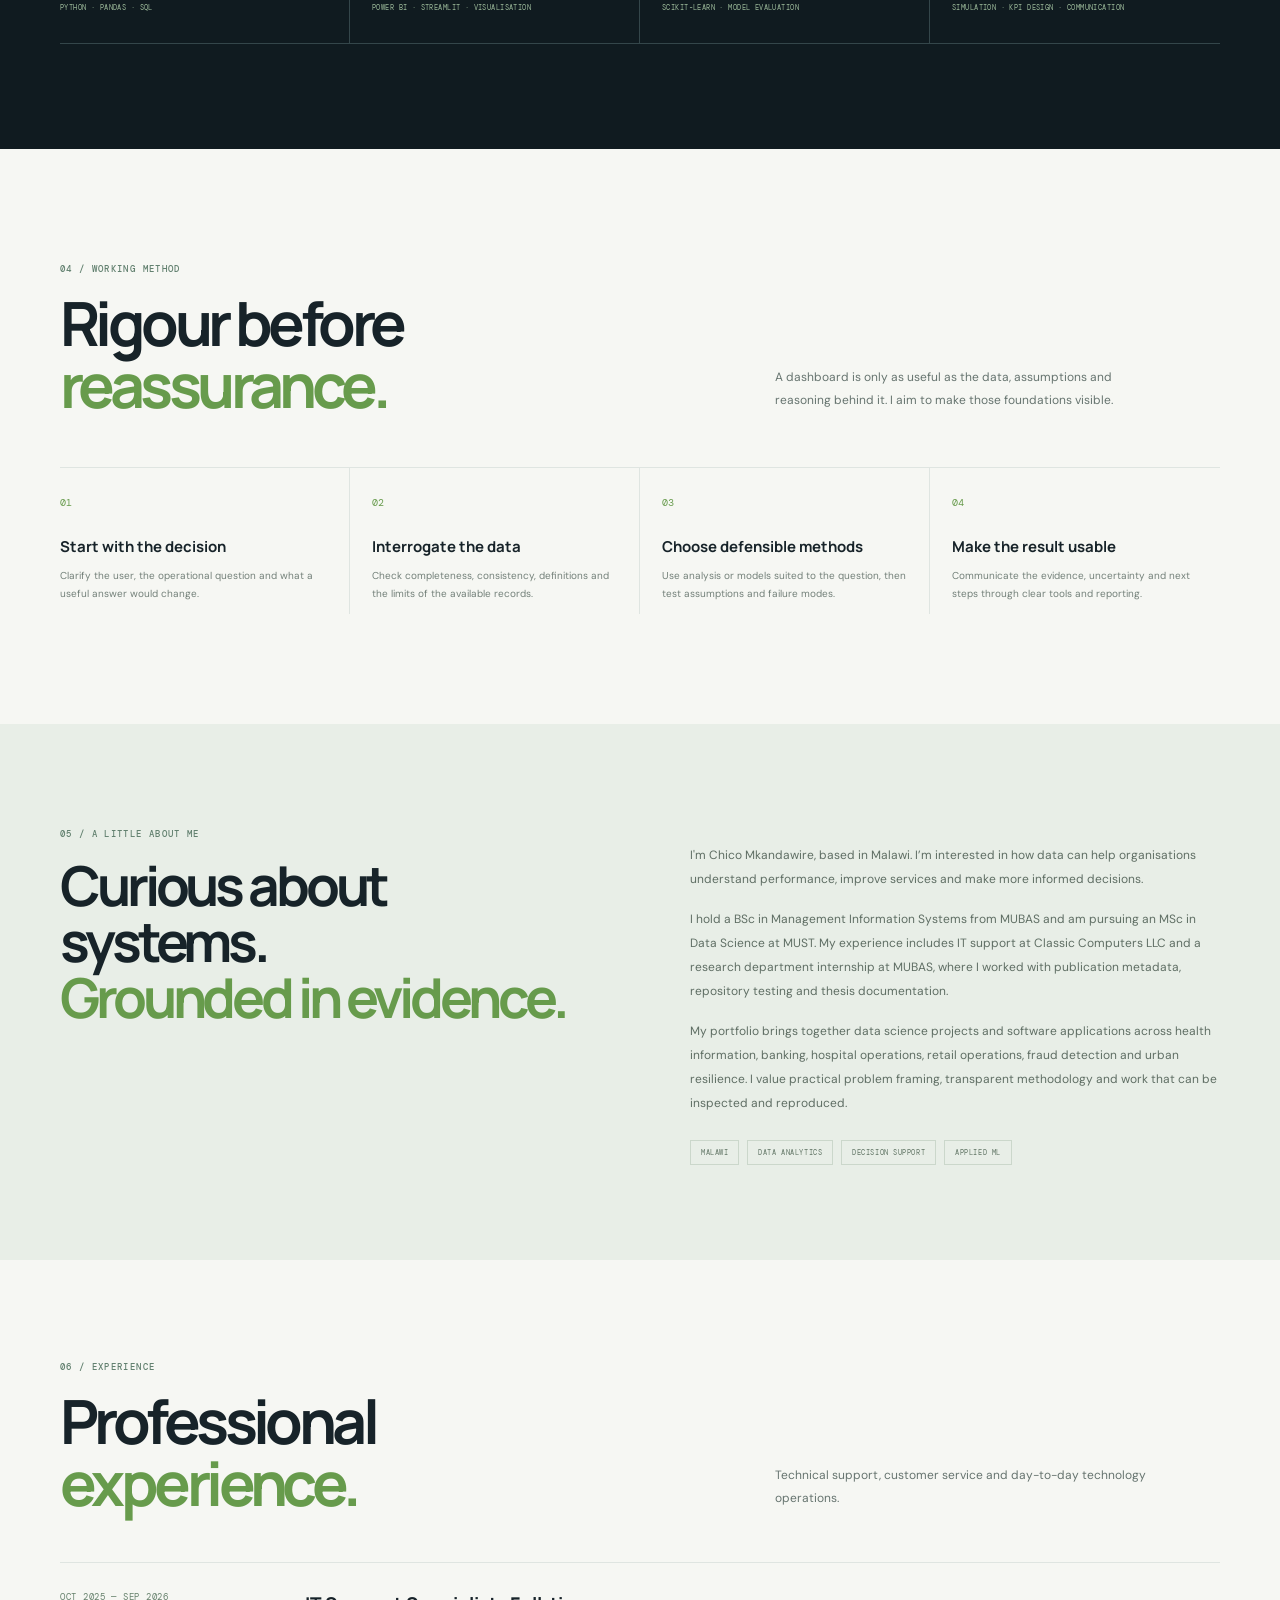
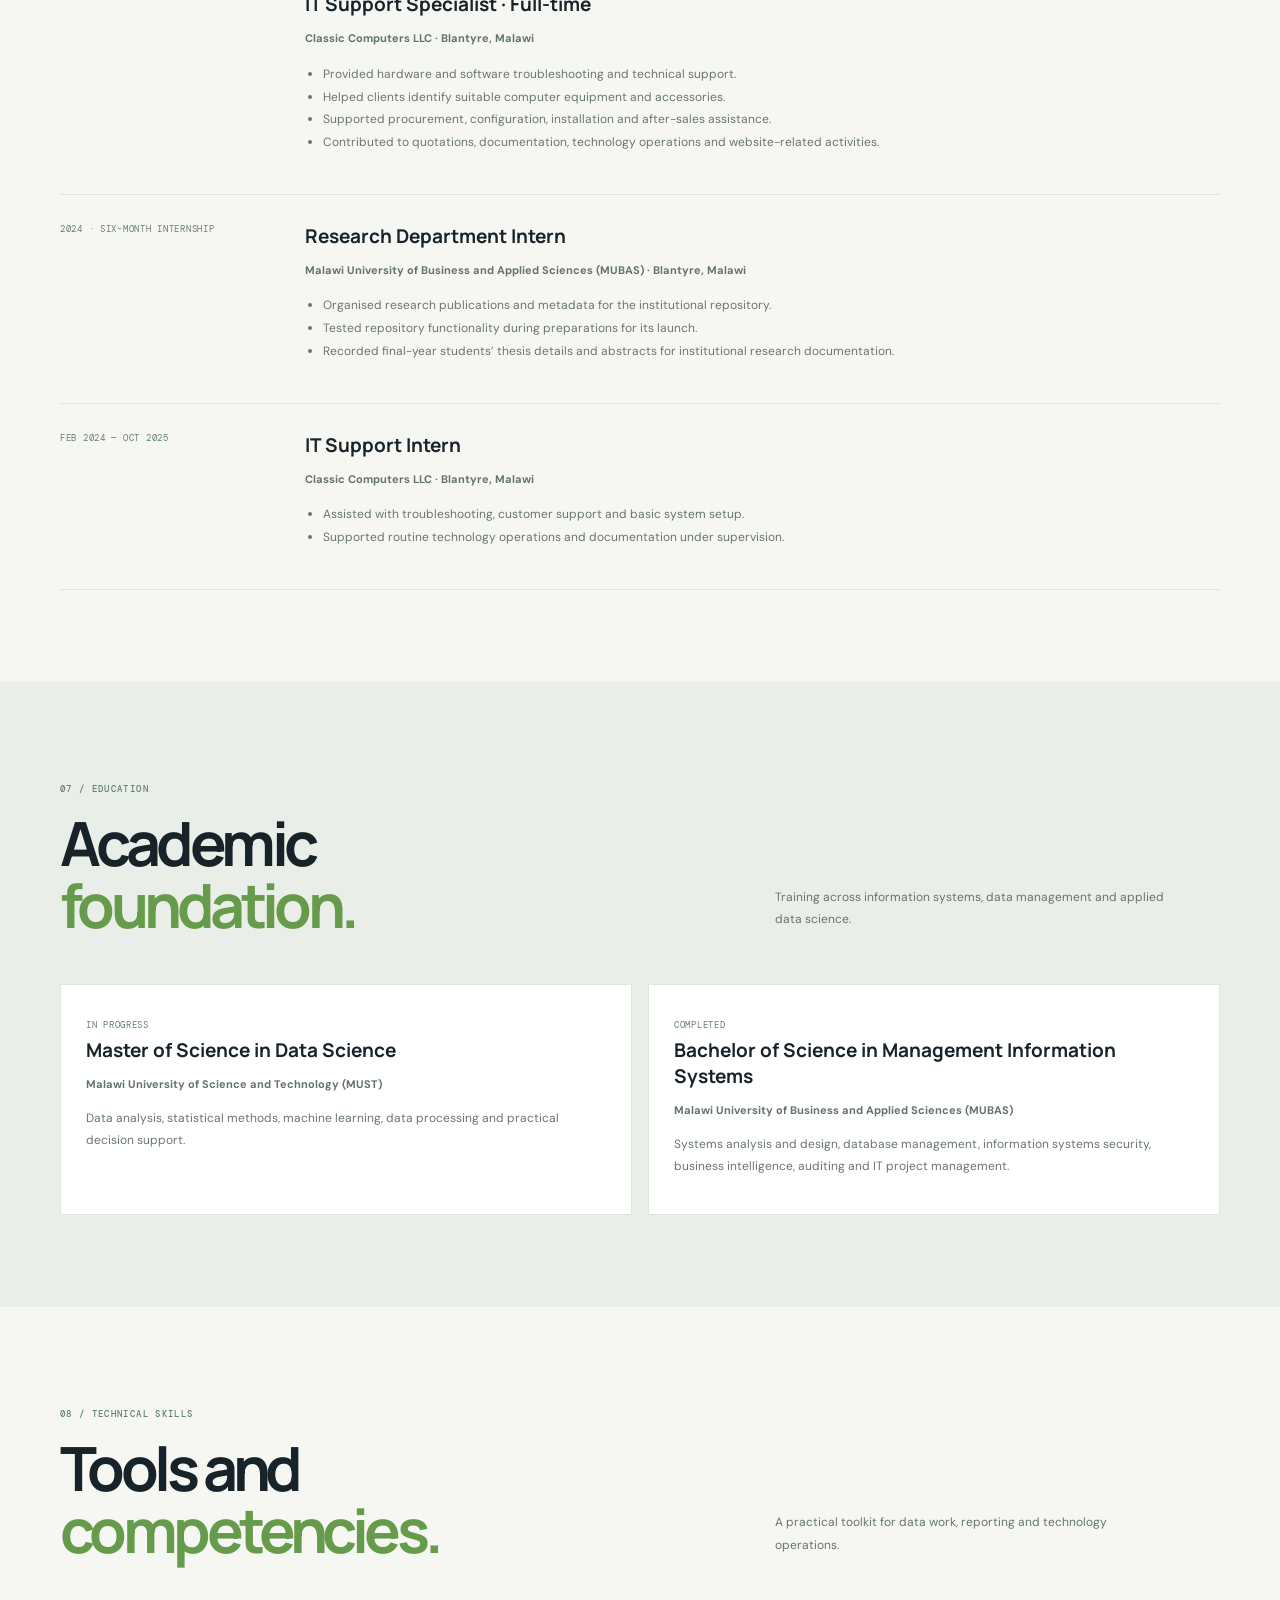
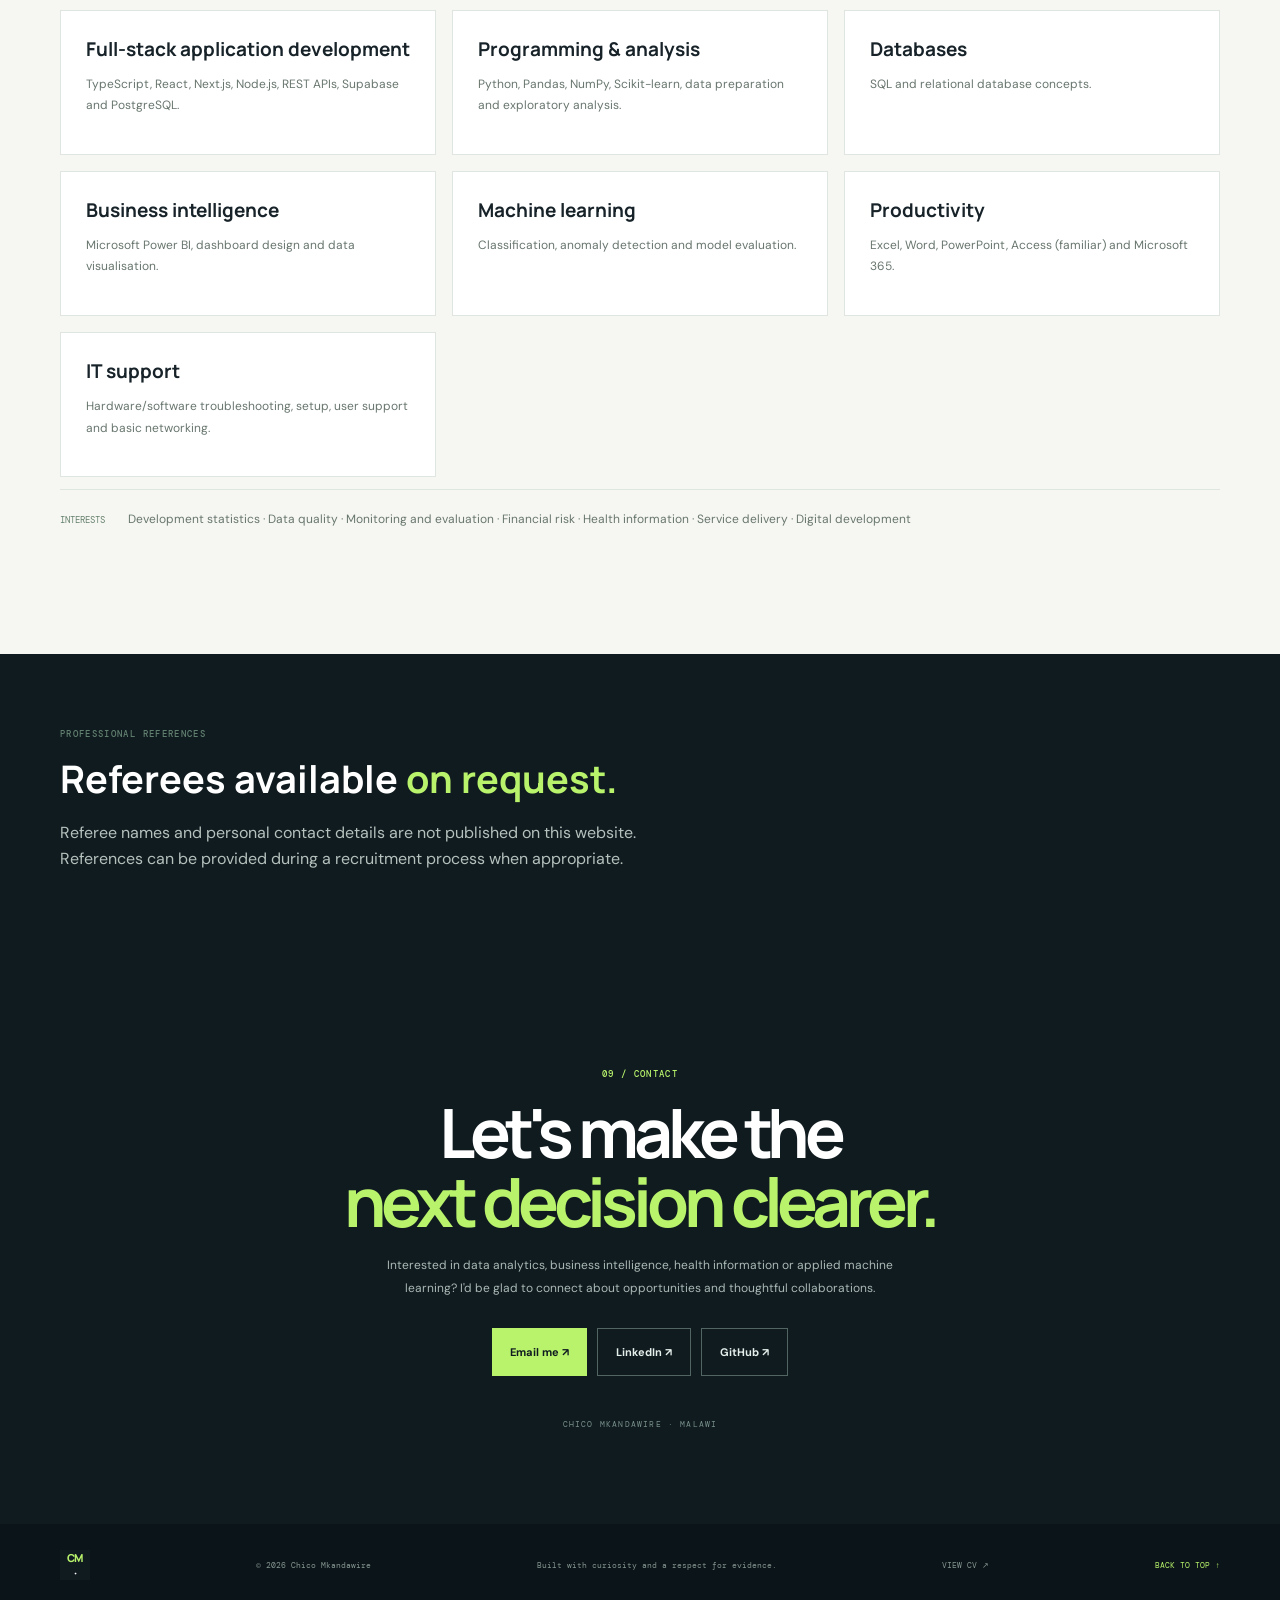
==== commit ee74ad24: "Add research repository internship to portfolio experience" ====
--- a/index.html
+++ b/index.html
@@ -255,11 +255,11 @@
     <section class="about-section" id="about">
       <div class="container about-grid">
         <div><p class="section-kicker">05 / A LITTLE ABOUT ME</p><h2>Curious about systems.<br><em>Grounded in evidence.</em></h2></div>
-        <div class="about-copy"><p>I'm Chico Mkandawire, based in Malawi. I’m interested in how data can help organisations understand performance, improve services and make more informed decisions.</p><p>I hold a BSc in Management Information Systems from MUBAS and am pursuing an MSc in Data Science at MUST. My professional experience includes IT support, client-facing technical assistance and technology operations at Classic Computers LLC.</p><p>My portfolio brings together data science projects and software applications across health information, banking, hospital operations, retail operations, fraud detection and urban resilience. I value practical problem framing, transparent methodology and work that can be inspected and reproduced.</p><div class="about-tags"><span>MALAWI</span><span>DATA ANALYTICS</span><span>DECISION SUPPORT</span><span>APPLIED ML</span></div></div>
-      </div>
-    </section>
-
-    <section class="profile-section" id="experience"><div class="container"><div class="section-head"><div><p class="section-kicker">06 / EXPERIENCE</p><h2>Professional<br><em>experience.</em></h2></div><p>Technical support, customer service and day-to-day technology operations.</p></div><div class="timeline"><article><time>OCT 2025 — SEP 2026</time><div><h3>IT Support Specialist · Full-time</h3><b>Classic Computers LLC · Blantyre, Malawi</b><ul><li>Provided hardware and software troubleshooting and technical support.</li><li>Helped clients identify suitable computer equipment and accessories.</li><li>Supported procurement, configuration, installation and after-sales assistance.</li><li>Contributed to quotations, documentation, technology operations and website-related activities.</li></ul></div></article><article><time>FEB 2024 — OCT 2025</time><div><h3>IT Support Intern</h3><b>Classic Computers LLC · Blantyre, Malawi</b><ul><li>Assisted with troubleshooting, customer support and basic system setup.</li><li>Supported routine technology operations and documentation under supervision.</li></ul></div></article></div></div></section>
+        <div class="about-copy"><p>I'm Chico Mkandawire, based in Malawi. I’m interested in how data can help organisations understand performance, improve services and make more informed decisions.</p><p>I hold a BSc in Management Information Systems from MUBAS and am pursuing an MSc in Data Science at MUST. My experience includes IT support at Classic Computers LLC and a research department internship at MUBAS, where I worked with publication metadata, repository testing and thesis documentation.</p><p>My portfolio brings together data science projects and software applications across health information, banking, hospital operations, retail operations, fraud detection and urban resilience. I value practical problem framing, transparent methodology and work that can be inspected and reproduced.</p><div class="about-tags"><span>MALAWI</span><span>DATA ANALYTICS</span><span>DECISION SUPPORT</span><span>APPLIED ML</span></div></div>
+      </div>
+    </section>
+
+    <section class="profile-section" id="experience"><div class="container"><div class="section-head"><div><p class="section-kicker">06 / EXPERIENCE</p><h2>Professional<br><em>experience.</em></h2></div><p>Technical support, customer service and day-to-day technology operations.</p></div><div class="timeline"><article><time>OCT 2025 — SEP 2026</time><div><h3>IT Support Specialist · Full-time</h3><b>Classic Computers LLC · Blantyre, Malawi</b><ul><li>Provided hardware and software troubleshooting and technical support.</li><li>Helped clients identify suitable computer equipment and accessories.</li><li>Supported procurement, configuration, installation and after-sales assistance.</li><li>Contributed to quotations, documentation, technology operations and website-related activities.</li></ul></div></article><article><time>2024 · SIX-MONTH INTERNSHIP</time><div><h3>Research Department Intern</h3><b>Malawi University of Business and Applied Sciences (MUBAS) · Blantyre, Malawi</b><ul><li>Organised research publications and metadata for the institutional repository.</li><li>Tested repository functionality during preparations for its launch.</li><li>Recorded final-year students’ thesis details and abstracts for institutional research documentation.</li></ul></div></article><article><time>FEB 2024 — OCT 2025</time><div><h3>IT Support Intern</h3><b>Classic Computers LLC · Blantyre, Malawi</b><ul><li>Assisted with troubleshooting, customer support and basic system setup.</li><li>Supported routine technology operations and documentation under supervision.</li></ul></div></article></div></div></section>
 <section class="profile-section profile-alt" id="education"><div class="container"><div class="section-head"><div><p class="section-kicker">07 / EDUCATION</p><h2>Academic<br><em>foundation.</em></h2></div><p>Training across information systems, data management and applied data science.</p></div><div class="education-grid"><article><small>IN PROGRESS</small><h3>Master of Science in Data Science</h3><b>Malawi University of Science and Technology (MUST)</b><p>Data analysis, statistical methods, machine learning, data processing and practical decision support.</p></article><article><small>COMPLETED</small><h3>Bachelor of Science in Management Information Systems</h3><b>Malawi University of Business and Applied Sciences (MUBAS)</b><p>Systems analysis and design, database management, information systems security, business intelligence, auditing and IT project management.</p></article></div></div></section>
 <section class="profile-section" id="skills"><div class="container"><div class="section-head"><div><p class="section-kicker">08 / TECHNICAL SKILLS</p><h2>Tools and<br><em>competencies.</em></h2></div><p>A practical toolkit for data work, reporting and technology operations.</p></div><div class="skills-grid"><article><h3>Full-stack application development</h3><p>TypeScript, React, Next.js, Node.js, REST APIs, Supabase and PostgreSQL.</p></article><article><h3>Programming & analysis</h3><p>Python, Pandas, NumPy, Scikit-learn, data preparation and exploratory analysis.</p></article><article><h3>Databases</h3><p>SQL and relational database concepts.</p></article><article><h3>Business intelligence</h3><p>Microsoft Power BI, dashboard design and data visualisation.</p></article><article><h3>Machine learning</h3><p>Classification, anomaly detection and model evaluation.</p></article><article><h3>Productivity</h3><p>Excel, Word, PowerPoint, Access (familiar) and Microsoft 365.</p></article><article><h3>IT support</h3><p>Hardware/software troubleshooting, setup, user support and basic networking.</p></article></div><p class="interest-line"><b>INTERESTS</b> Development statistics · Data quality · Monitoring and evaluation · Financial risk · Health information · Service delivery · Digital development</p></div></section>
 <section class="references-band"><div class="container"><p class="section-kicker">PROFESSIONAL REFERENCES</p><h2>Referees available <em>on request.</em></h2><p>Referee names and personal contact details are not published on this website. References can be provided during a recruitment process when appropriate.</p></div></section>
